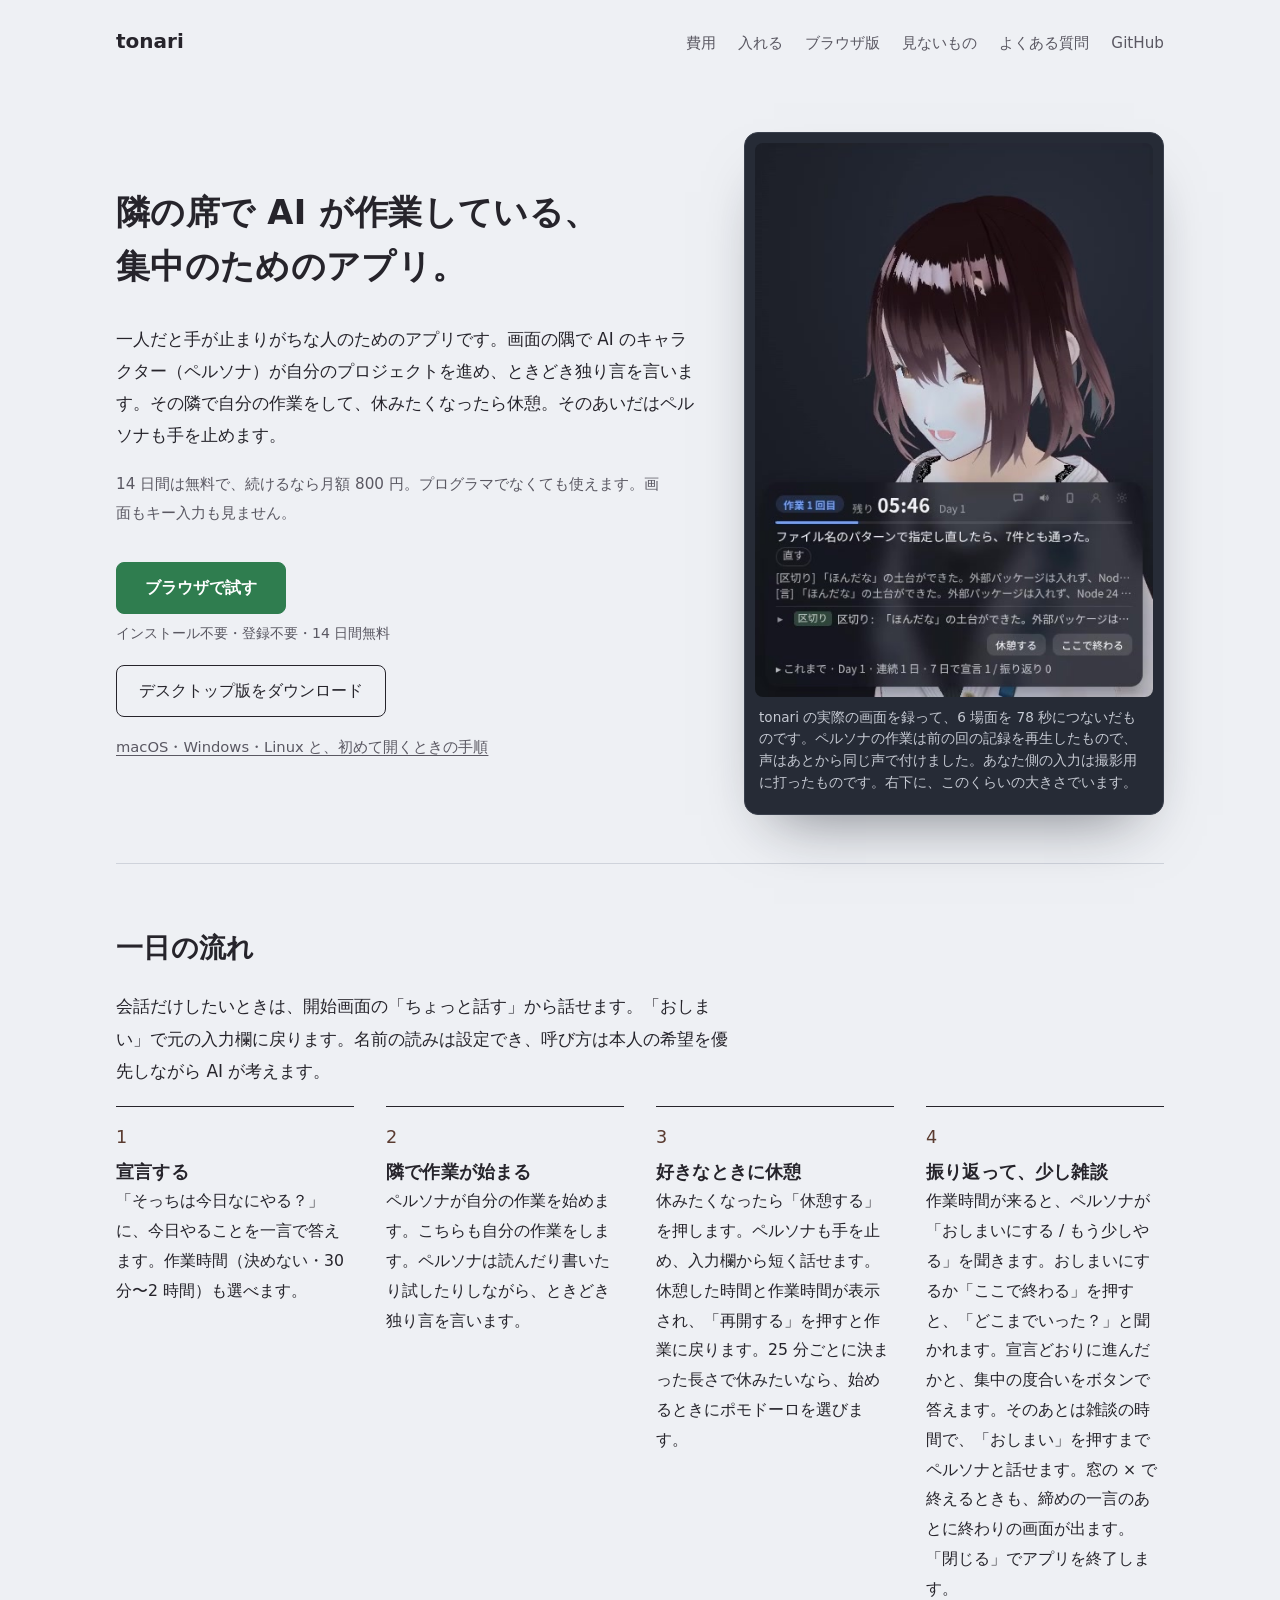
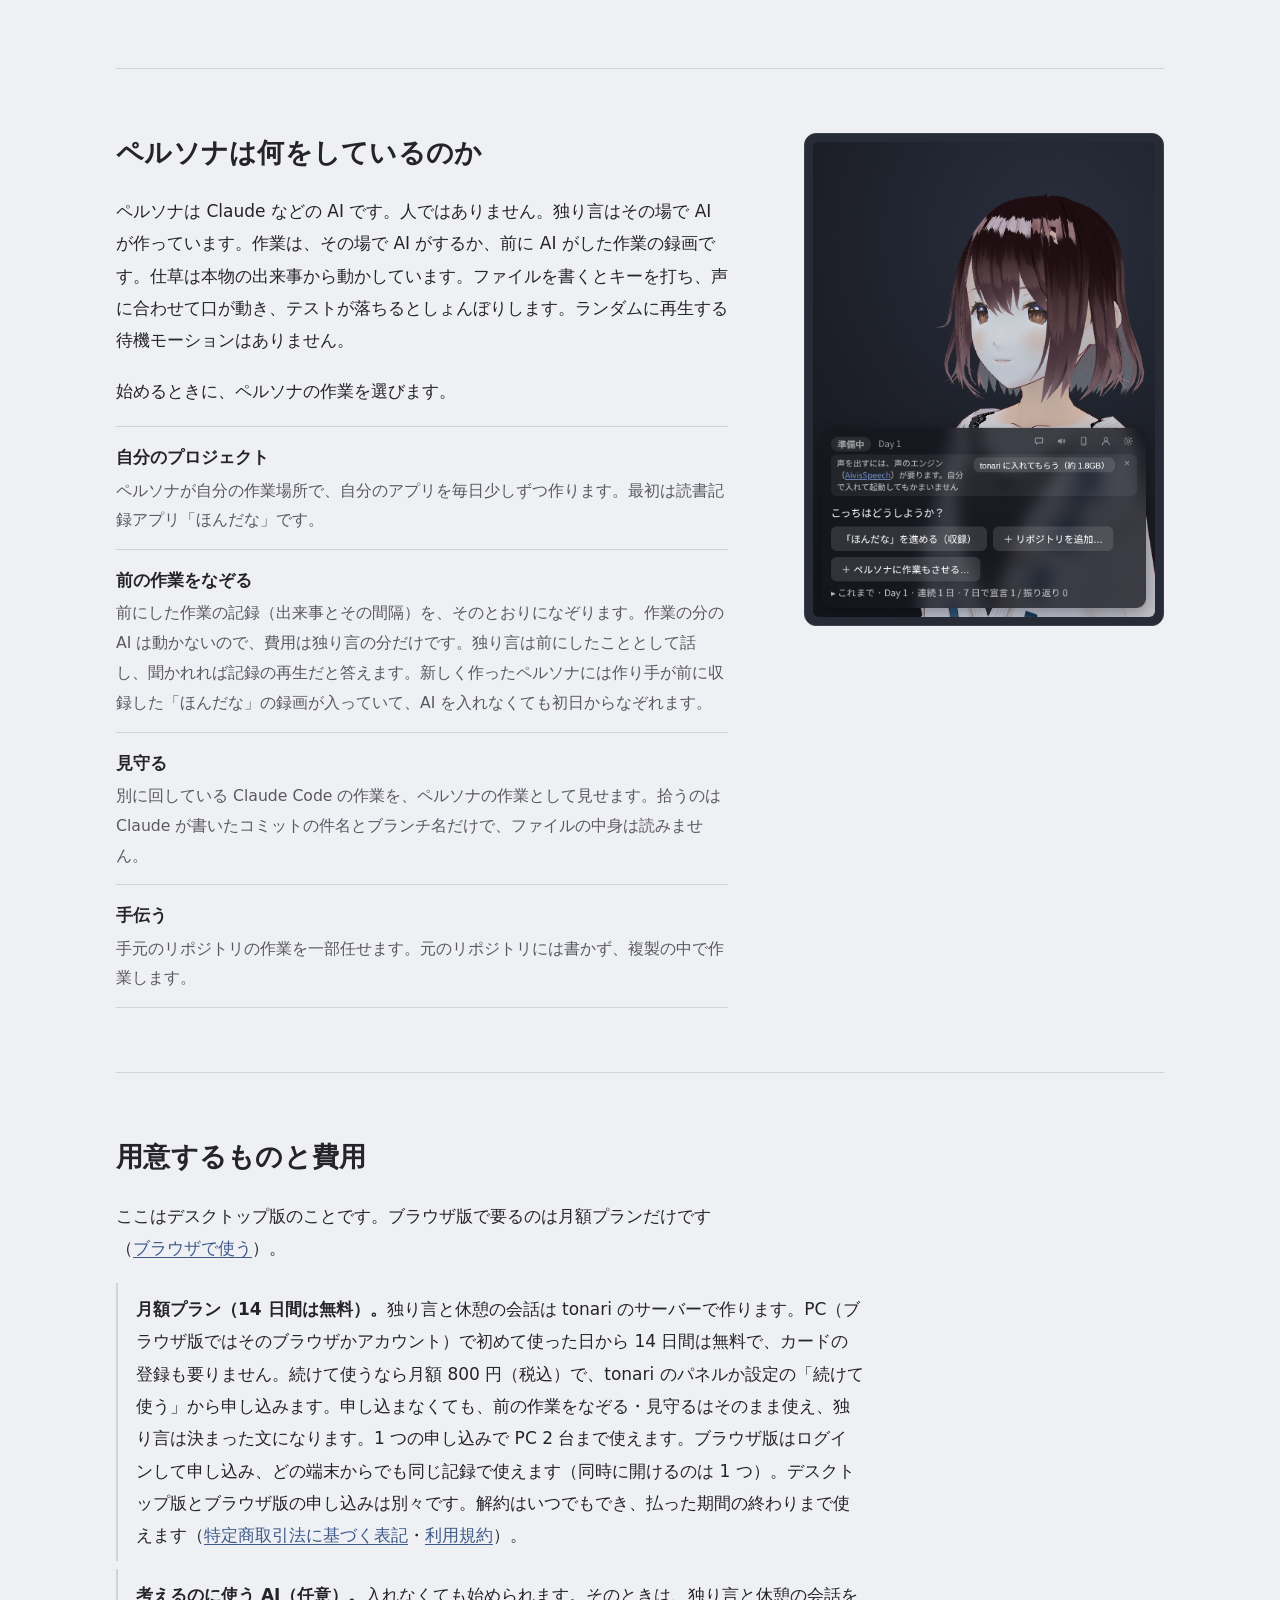
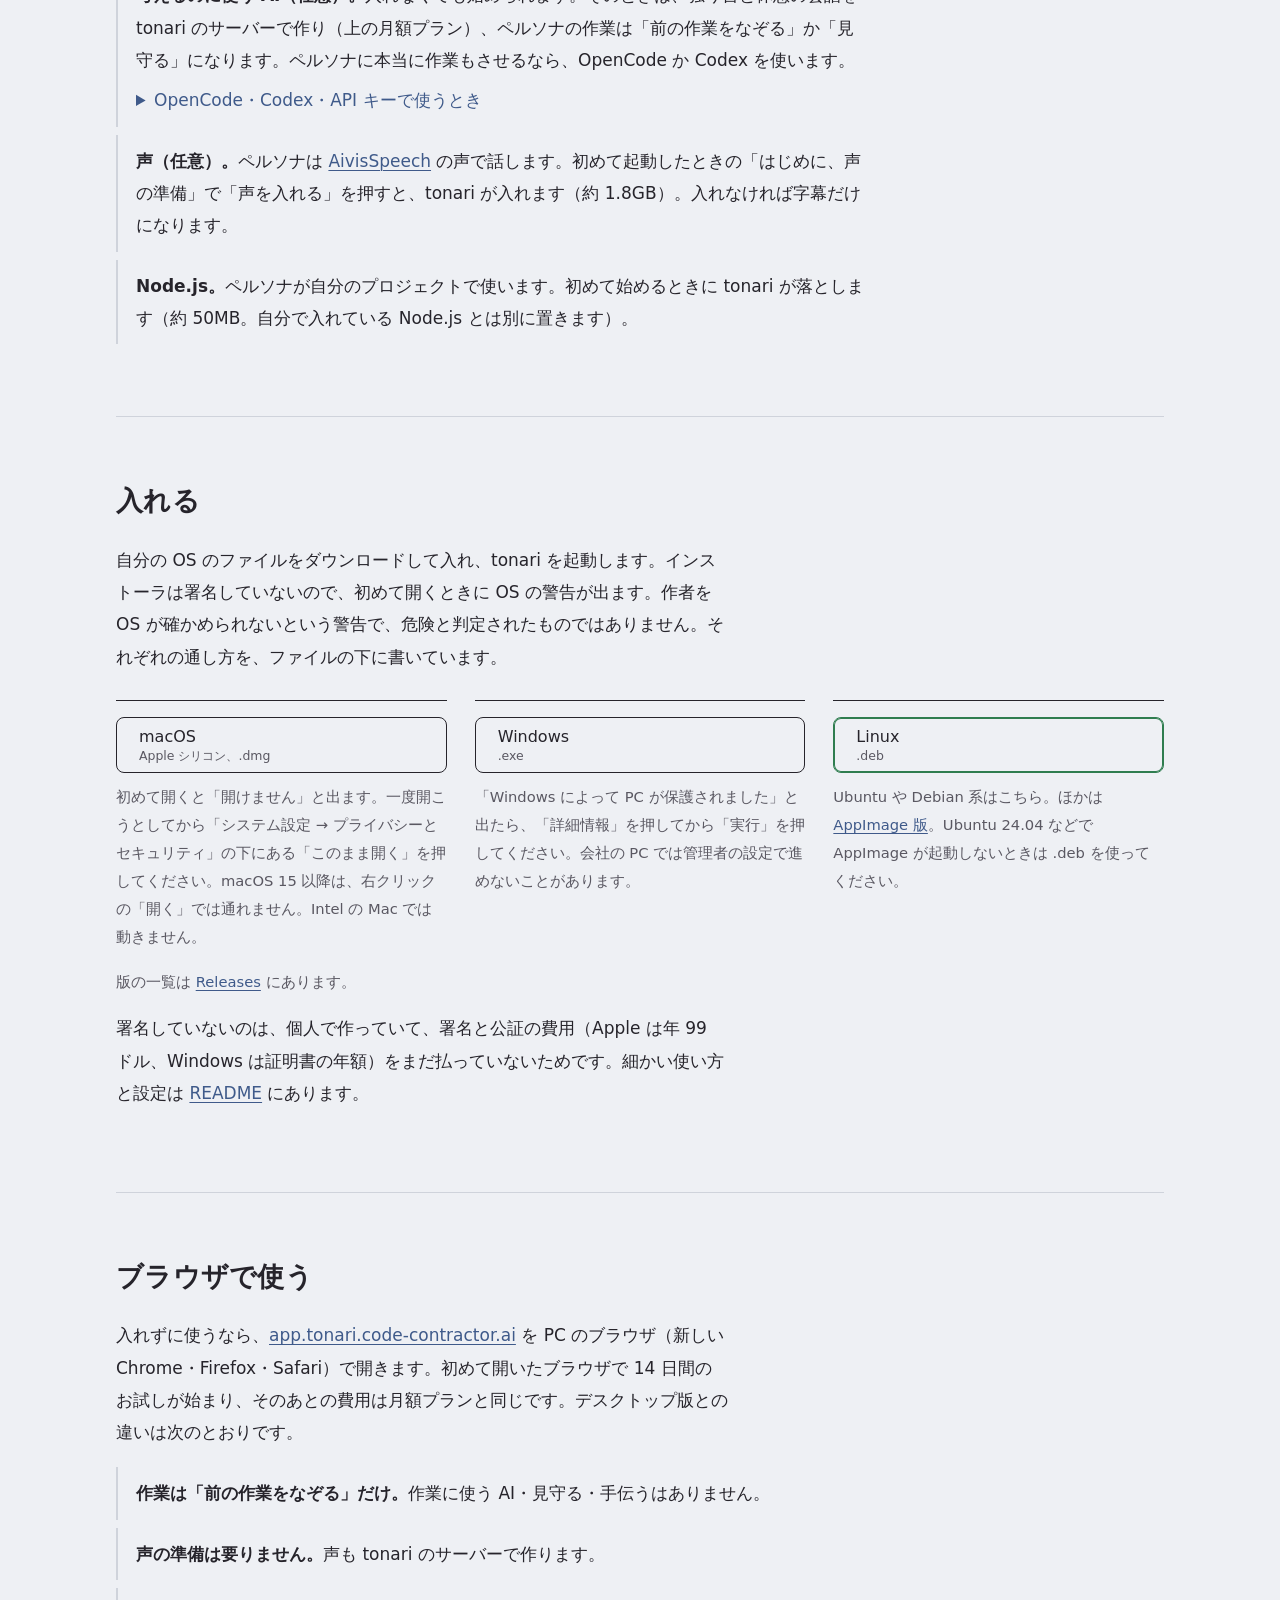
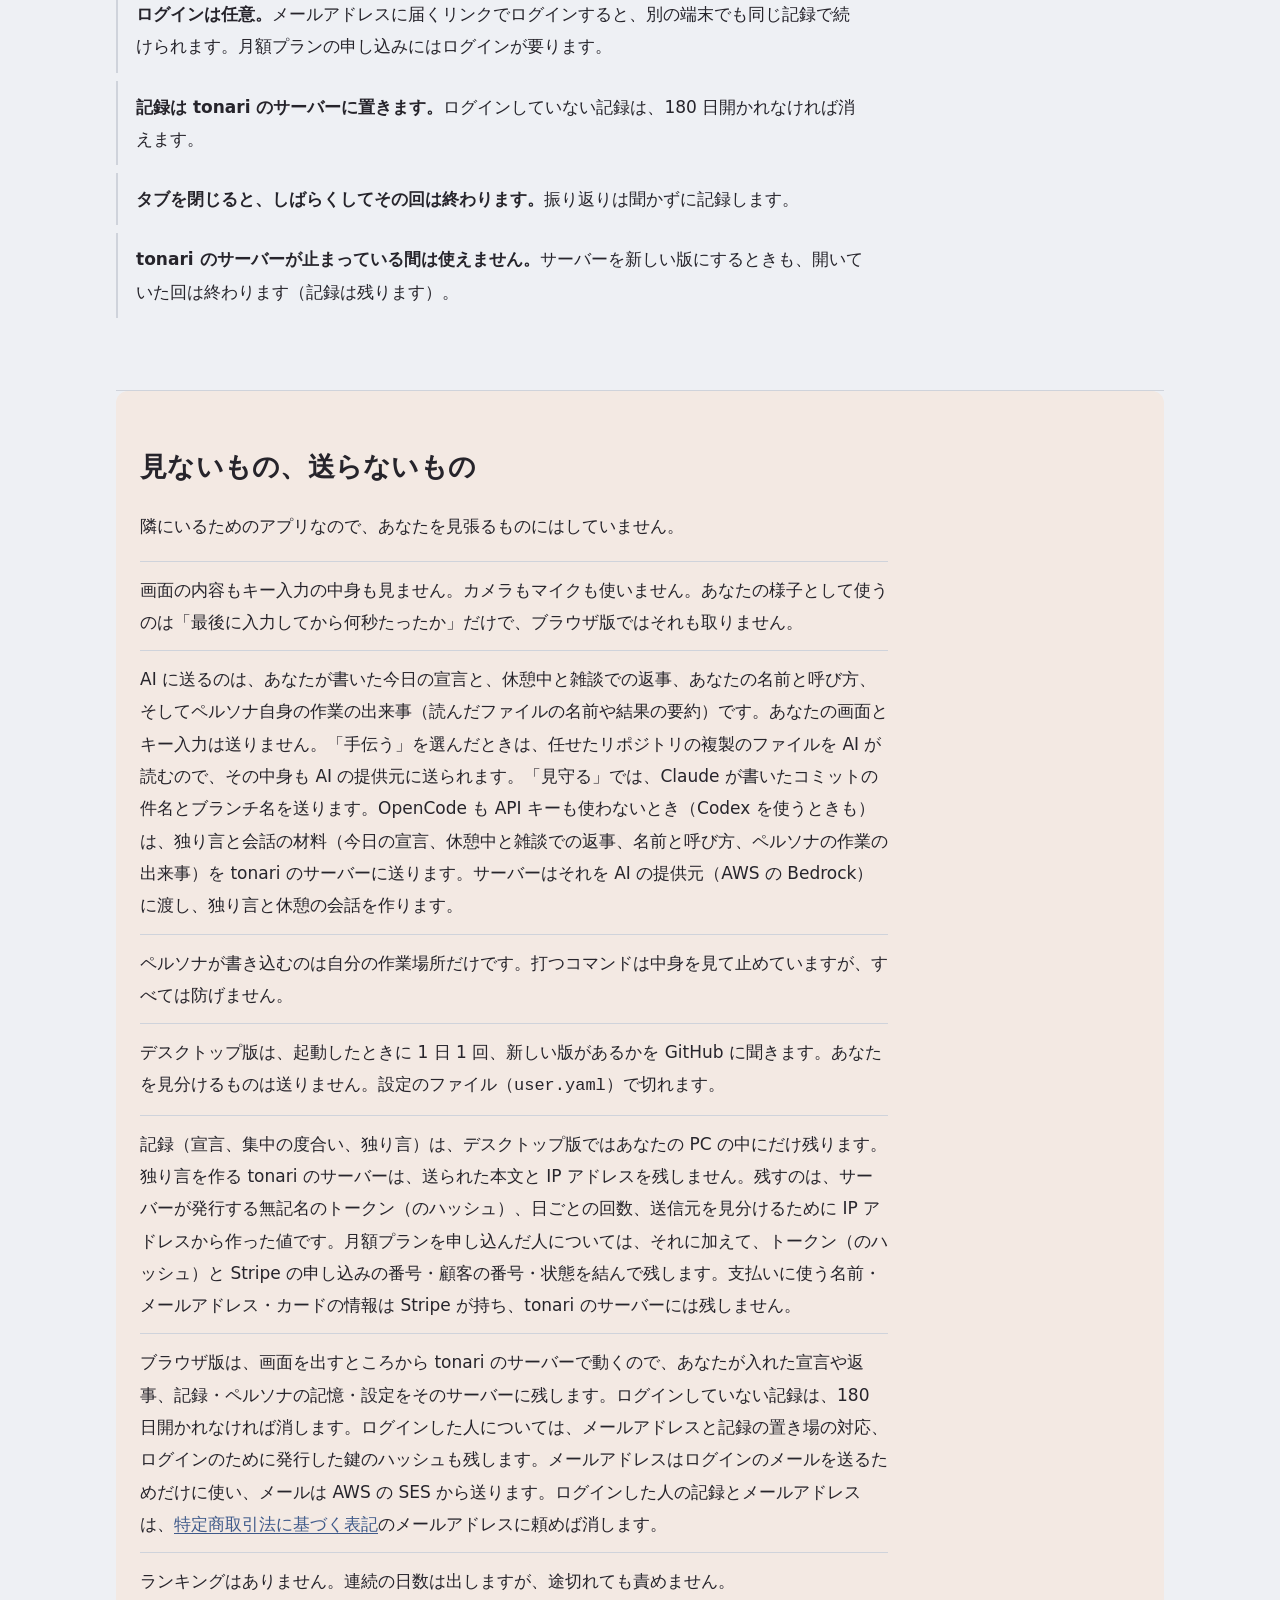
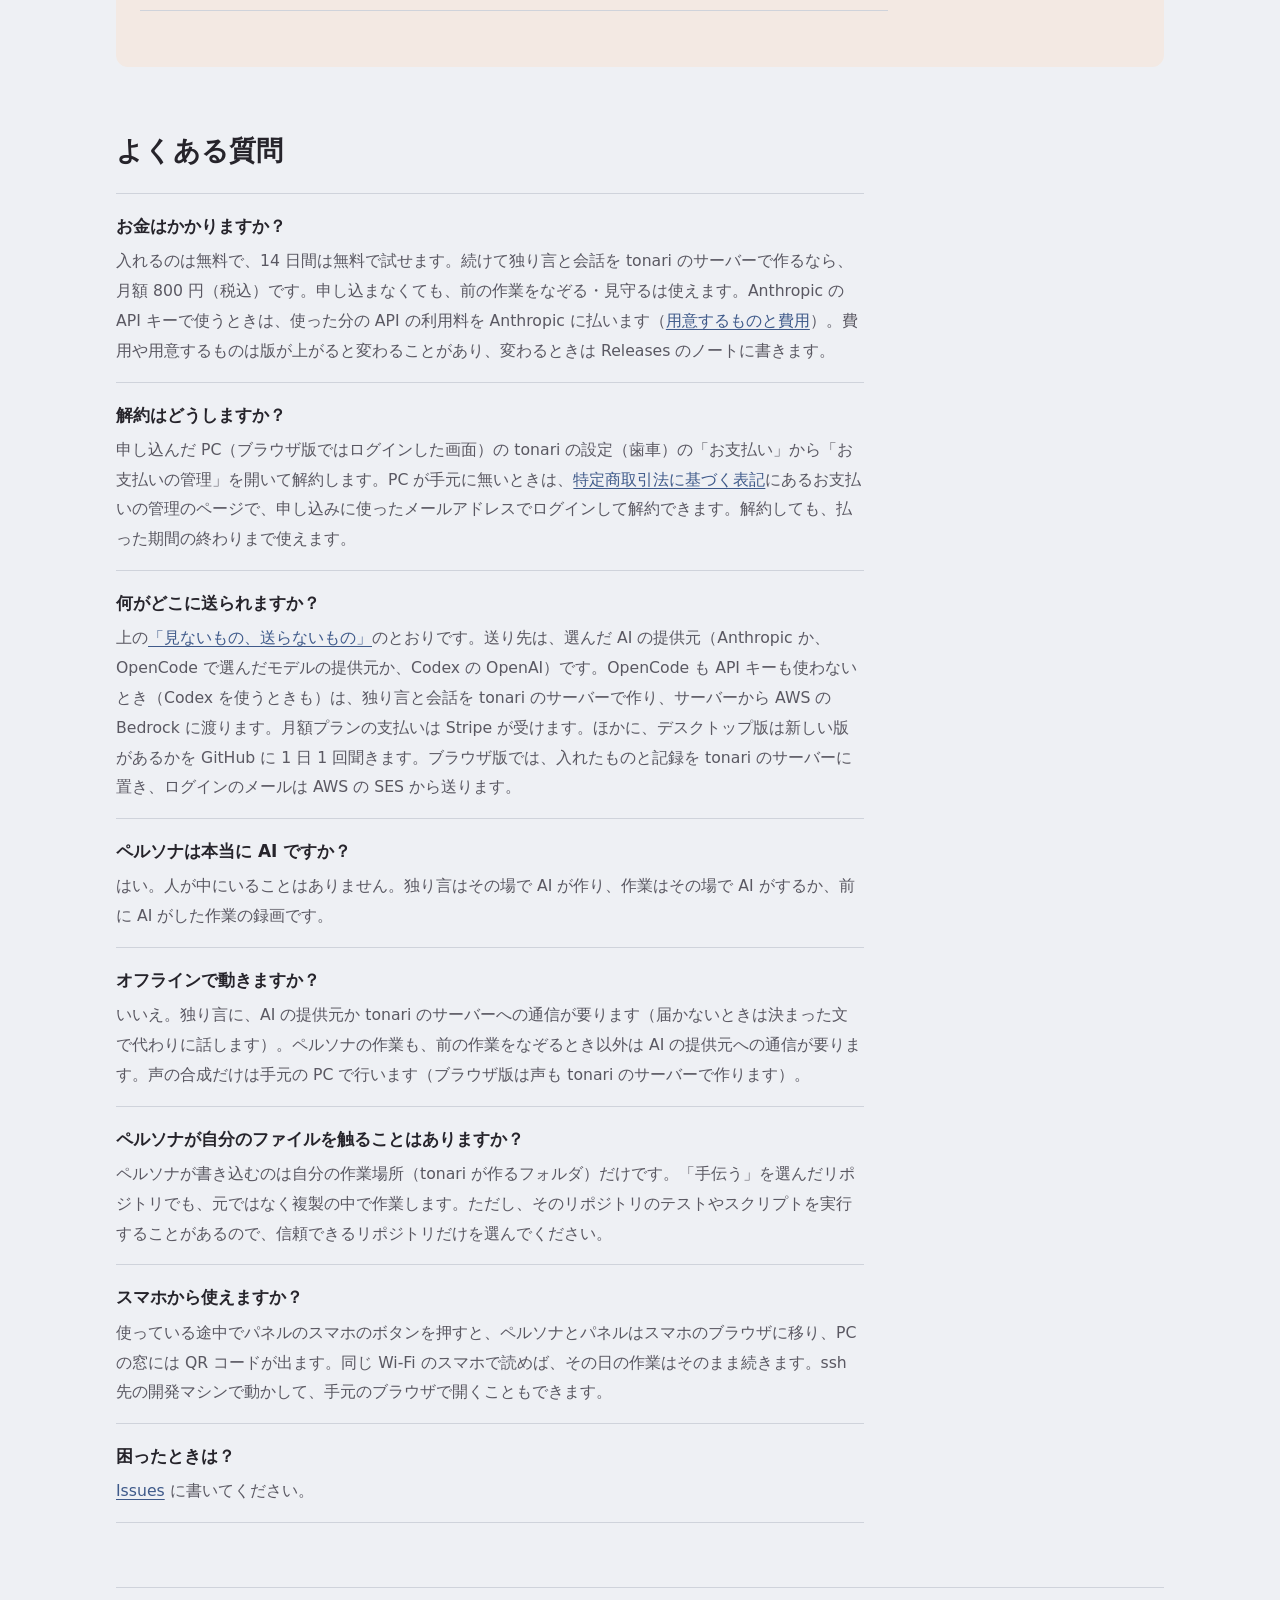
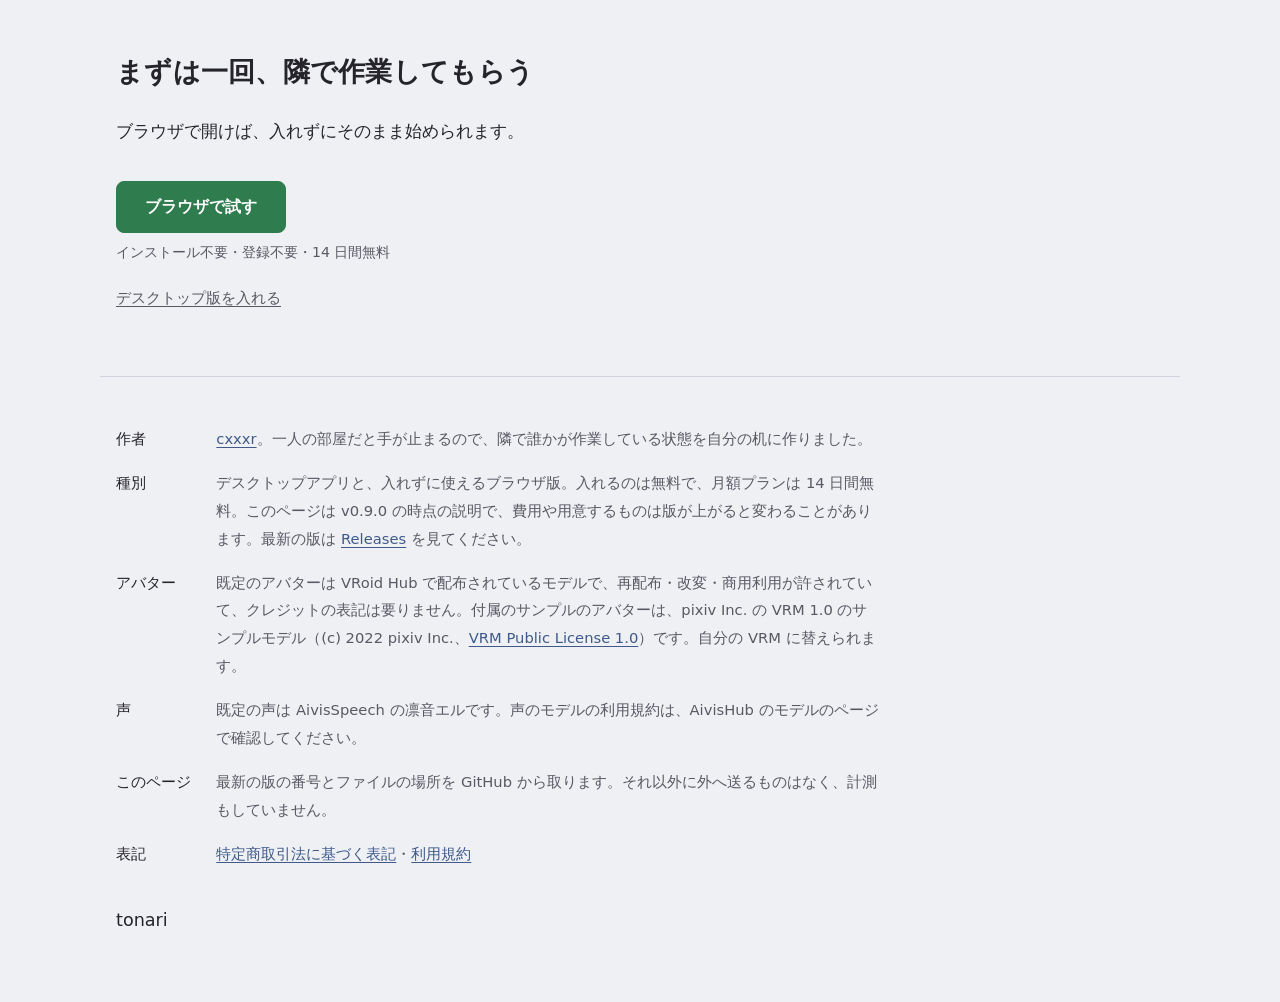
==== index.html @ dd67377a "最初のボタンを「ブラウザで試す」にし、ページの最後にも置く。最初の画面の文と「用意するもの」の細部を減らす Co-Authored-By: Claude Opus 5.5 <noreply@anthr" ====
<!doctype html>
<html lang="ja">
<head>
<meta charset="utf-8">
<meta name="viewport" content="width=device-width, initial-scale=1">
<title>tonari - 隣の席で AI が作業する集中アプリ</title>
<meta name="description" content="隣の席で AI が作業している、集中のためのデスクトップアプリ。画面の隅でペルソナが自分の作業をし、休憩はあなたのタイミングで取れます。入れずにブラウザでも試せます。14 日間無料、その後は月額 800 円。macOS・Windows・Linux。画面もキー入力も見ません。">
<meta property="og:title" content="tonari">
<meta property="og:site_name" content="tonari">
<meta property="og:locale" content="ja_JP">
<meta property="og:description" content="隣の席で AI が作業している、集中のためのデスクトップアプリ。macOS・Windows・Linux と、入れずに使えるブラウザ版。画面もキー入力も見ません。">
<meta property="og:type" content="website">
<meta property="og:image" content="https://cxxxr.github.io/tonari-site/images/og.png">
<meta property="og:image:width" content="1200">
<meta property="og:image:height" content="630">
<meta property="og:image:alt" content="tonari の画面。画面の隅にペルソナがいて、パネルに残り時間と入力欄が出ている">
<meta property="og:url" content="https://cxxxr.github.io/tonari-site/">
<meta name="twitter:card" content="summary_large_image">
<link rel="icon" href="favicon.svg" type="image/svg+xml">
<link rel="stylesheet" href="style.css">
</head>
<body>

<header class="top">
  <a class="brand" href="#">tonari</a>
  <nav class="topnav" aria-label="ページ内">
    <a href="#needs">費用</a>
    <a href="#install">入れる</a>
    <a href="#web">ブラウザ版</a>
    <a href="#privacy">見ないもの</a>
    <a href="#faq">よくある質問</a>
    <a href="https://github.com/cxxxr/tonari-releases">GitHub</a>
  </nav>
</header>

<main>

<section class="hero" aria-labelledby="hero-title">
  <div class="hero-text">
    <h1 id="hero-title"><span class="nw">隣の席で AI が作業している、</span><br><span class="nw">集中のための</span><span class="nw">アプリ。</span></h1>
    <p class="lead">一人だと手が止まりがちな人のためのアプリです。画面の隅で AI のキャラクター（ペルソナ）が自分のプロジェクトを進め、ときどき独り言を言います。その隣で自分の作業をして、休みたくなったら休憩。そのあいだはペルソナも手を止めます。</p>
    <p class="facts">14 日間は無料で、続けるなら月額 800 円。プログラマでなくても使えます。画面もキー入力も見ません。</p>
    <div class="dl" id="dl">
      <div class="dl-group dl-web" id="dl-web">
        <a class="btn btn-primary" href="https://app.tonari.code-contractor.ai/">ブラウザで試す</a>
        <p class="dl-sub">インストール不要・登録不要・14 日間無料</p>
      </div>
      <div class="dl-group">
        <a class="btn" id="dl-main" href="#install">デスクトップ版をダウンロード</a>
        <a class="dl-note" id="dl-note" href="#install">macOS・Windows・Linux と、初めて開くときの手順</a>
      </div>
    </div>
  </div>
  <figure class="hero-shot">
    <video id="hero-video" width="460" height="640" autoplay muted loop playsinline preload="metadata" poster="video/story-poster.jpg" aria-label="tonari の一日の録画（78 秒）。宣言、作業の始まり、テストが落ちて悩む、通って喜ぶ、25 分後の声かけ、休憩中の短い会話">
      <source src="video/story.mp4" type="video/mp4">
      <img src="images/screenshot.png" width="460" height="640" alt="ポモドーロの休憩中の tonari。ペルソナが画面の隅にいて、パネルに休憩の残り時間とペルソナに話しかける入力欄が出ている">
    </video>
    <figcaption>
      <span>tonari の実際の画面を録って、6 場面を 78 秒につないだものです。ペルソナの作業は前の回の記録を再生したもので、声はあとから同じ声で付けました。あなた側の入力は撮影用に打ったものです。右下に、このくらいの大きさでいます。</span>
      <span class="video-buttons"><button type="button" class="vbtn" id="unmute">声を聞く</button><button type="button" class="vbtn" id="pause" aria-pressed="false">止める</button></span>
    </figcaption>
  </figure>
</section>

<section class="flow" aria-labelledby="flow-title">
  <h2 id="flow-title">一日の流れ</h2>
  <p>会話だけしたいときは、開始画面の「ちょっと話す」から話せます。「おしまい」で元の入力欄に戻ります。名前の読みは設定でき、呼び方は本人の希望を優先しながら AI が考えます。</p>
  <ol class="steps">
    <li>
      <h3>宣言する</h3>
      <p>「そっちは今日なにやる？」に、今日やることを一言で答えます。作業時間（決めない・30 分〜2 時間）も選べます。</p>
    </li>
    <li>
      <h3>隣で作業が始まる</h3>
      <p>ペルソナが自分の作業を始めます。こちらも自分の作業をします。ペルソナは読んだり書いたり試したりしながら、ときどき独り言を言います。</p>
    </li>
    <li>
      <h3>好きなときに休憩</h3>
      <p>休みたくなったら「休憩する」を押します。ペルソナも手を止め、入力欄から短く話せます。休憩した時間と作業時間が表示され、「再開する」を押すと作業に戻ります。25 分ごとに決まった長さで休みたいなら、始めるときにポモドーロを選びます。</p>
    </li>
    <li>
      <h3>振り返って、少し雑談</h3>
      <p>作業時間が来ると、ペルソナが「おしまいにする / もう少しやる」を聞きます。おしまいにするか「ここで終わる」を押すと、「どこまでいった？」と聞かれます。宣言どおりに進んだかと、集中の度合いをボタンで答えます。そのあとは雑談の時間で、「おしまい」を押すまでペルソナと話せます。窓の × で終えるときも、締めの一言のあとに終わりの画面が出ます。「閉じる」でアプリを終了します。</p>
    </li>
  </ol>
</section>

<section class="work" aria-labelledby="work-title">
  <div class="work-text">
    <h2 id="work-title">ペルソナは何をしているのか</h2>
    <p>ペルソナは Claude などの AI です。人ではありません。独り言はその場で AI が作っています。作業は、その場で AI がするか、前に AI がした作業の録画です。仕草は本物の出来事から動かしています。ファイルを書くとキーを打ち、声に合わせて口が動き、テストが落ちるとしょんぼりします。ランダムに再生する待機モーションはありません。</p>
    <p>始めるときに、ペルソナの作業を選びます。</p>
    <dl class="choices">
      <div>
        <dt>自分のプロジェクト</dt>
        <dd>ペルソナが自分の作業場所で、自分のアプリを毎日少しずつ作ります。最初は読書記録アプリ「ほんだな」です。</dd>
      </div>
      <div>
        <dt>前の作業をなぞる</dt>
        <dd>前にした作業の記録（出来事とその間隔）を、そのとおりになぞります。作業の分の AI は動かないので、費用は独り言の分だけです。独り言は前にしたこととして話し、聞かれれば記録の再生だと答えます。新しく作ったペルソナには作り手が前に収録した「ほんだな」の録画が入っていて、AI を入れなくても初日からなぞれます。</dd>
      </div>
      <div>
        <dt>見守る</dt>
        <dd>別に回している Claude Code の作業を、ペルソナの作業として見せます。拾うのは Claude が書いたコミットの件名とブランチ名だけで、ファイルの中身は読みません。</dd>
      </div>
      <div>
        <dt>手伝う</dt>
        <dd>手元のリポジトリの作業を一部任せます。元のリポジトリには書かず、複製の中で作業します。</dd>
      </div>
    </dl>
  </div>
  <figure class="work-shot">
    <img src="images/choose-work.png" width="460" height="640" alt="作業を選ぶ画面。ペルソナが「こっちはどうしようか？」と聞き、「前の作業をなぞる」「＋ リポジトリを追加…」「＋ ペルソナに作業もさせる…」のボタンが並ぶ" loading="lazy">
  </figure>
</section>

<section class="needs-section" id="needs" aria-labelledby="needs-title">
  <h2 id="needs-title">用意するものと費用</h2>
  <p>ここはデスクトップ版のことです。ブラウザ版で要るのは月額プランだけです（<a href="#web">ブラウザで使う</a>）。</p>
  <ul class="needs">
    <li><strong>月額プラン（14 日間は無料）。</strong>独り言と休憩の会話は tonari のサーバーで作ります。PC（ブラウザ版ではそのブラウザかアカウント）で初めて使った日から 14 日間は無料で、カードの登録も要りません。続けて使うなら月額 800 円（税込）で、tonari のパネルか設定の「続けて使う」から申し込みます。申し込まなくても、前の作業をなぞる・見守るはそのまま使え、独り言は決まった文になります。1 つの申し込みで PC 2 台まで使えます。ブラウザ版はログインして申し込み、どの端末からでも同じ記録で使えます（同時に開けるのは 1 つ）。デスクトップ版とブラウザ版の申し込みは別々です。解約はいつでもでき、払った期間の終わりまで使えます（<a href="tokushoho.html">特定商取引法に基づく表記</a>・<a href="terms.html">利用規約</a>）。</li>
    <li><strong>考えるのに使う AI（任意）。</strong>入れなくても始められます。そのときは、独り言と休憩の会話を tonari のサーバーで作り（上の月額プラン）、ペルソナの作業は「前の作業をなぞる」か「見守る」になります。ペルソナに本当に作業もさせるなら、OpenCode か Codex を使います。
      <details>
      <summary>OpenCode・Codex・API キーで使うとき</summary>
      <p>作業の選択の「＋ ペルソナに作業もさせる…」から、どちらかを選びます。</p>
      <ul class="needs-sub">
        <li><strong>OpenCode。</strong>設定（歯車）の「作業に使う AI」で「tonari に入れてもらう」を押すと、tonari が <a href="https://opencode.ai/">OpenCode</a> を入れます（約 60MB）。無料のモデルがあります。無料のモデルは期間限定で、送った内容が提供元の学習に使われるものがあります。</li>
        <li><strong>Codex。</strong><a href="https://developers.openai.com/codex/cli/">Codex CLI</a> を入れて <code>codex login</code> してから tonari を起動し直し、「作業に使う AI」で選びます。使うのはその Codex の利用枠か API の費用です。独り言と休憩の会話は、そのときも tonari のサーバー（上の月額プラン）で作ります。</li>
      </ul>
      独り言と休憩の会話を Anthropic の API キーで作ることもできます。使った分の API の利用料を Anthropic に払います（目安は 2026 年 10 月の作者の手元の例で、25 分の作業で数円）。設定の手順は <a href="https://github.com/cxxxr/tonari-releases#readme">README</a> にあります。
      </details>
    </li>
    <li><strong>声（任意）。</strong>ペルソナは <a href="https://aivis-project.com/">AivisSpeech</a> の声で話します。初めて起動したときの「はじめに、声の準備」で「声を入れる」を押すと、tonari が入れます（約 1.8GB）。入れなければ字幕だけになります。</li>
    <li><strong>Node.js。</strong>ペルソナが自分のプロジェクトで使います。初めて始めるときに tonari が落とします（約 50MB。自分で入れている Node.js とは別に置きます）。</li>
  </ul>
</section>

<section class="install" id="install" aria-labelledby="install-title">
  <h2 id="install-title">入れる</h2>
  <p>自分の OS のファイルをダウンロードして入れ、tonari を起動します。インストーラは署名していないので、初めて開くときに OS の警告が出ます。作者を OS が確かめられないという警告で、危険と判定されたものではありません。それぞれの通し方を、ファイルの下に書いています。</p>
  <ul class="os" id="os">
    <li>
      <a class="btn" data-os="mac" href="https://github.com/cxxxr/tonari-releases/releases/latest">macOS<small>Apple シリコン、.dmg</small></a>
      <p class="os-how">初めて開くと「開けません」と出ます。一度開こうとしてから「システム設定 → プライバシーとセキュリティ」の下にある「このまま開く」を押してください。macOS 15 以降は、右クリックの「開く」では通れません。Intel の Mac では動きません。</p>
    </li>
    <li>
      <a class="btn" data-os="win" href="https://github.com/cxxxr/tonari-releases/releases/latest">Windows<small>.exe</small></a>
      <p class="os-how">「Windows によって PC が保護されました」と出たら、「詳細情報」を押してから「実行」を押してください。会社の PC では管理者の設定で進めないことがあります。</p>
    </li>
    <li>
      <a class="btn" data-os="deb" href="https://github.com/cxxxr/tonari-releases/releases/latest">Linux<small>.deb</small></a>
      <p class="os-how">Ubuntu や Debian 系はこちら。ほかは <a id="dl-appimage" href="https://github.com/cxxxr/tonari-releases/releases/latest">AppImage 版</a>。Ubuntu 24.04 などで AppImage が起動しないときは .deb を使ってください。</p>
    </li>
  </ul>
  <p class="version" id="version">版の一覧は <a href="https://github.com/cxxxr/tonari-releases/releases">Releases</a> にあります。</p>
  <p>署名していないのは、個人で作っていて、署名と公証の費用（Apple は年 99 ドル、Windows は証明書の年額）をまだ払っていないためです。細かい使い方と設定は <a href="https://github.com/cxxxr/tonari-releases#readme">README</a> にあります。</p>
</section>

<section class="web" id="web" aria-labelledby="web-title">
  <h2 id="web-title">ブラウザで使う</h2>
  <p>入れずに使うなら、<a href="https://app.tonari.code-contractor.ai/">app.tonari.code-contractor.ai</a> を PC のブラウザ（新しい Chrome・Firefox・Safari）で開きます。初めて開いたブラウザで 14 日間のお試しが始まり、そのあとの費用は月額プランと同じです。デスクトップ版との違いは次のとおりです。</p>
  <ul class="needs">
    <li><strong>作業は「前の作業をなぞる」だけ。</strong>作業に使う AI・見守る・手伝うはありません。</li>
    <li><strong>声の準備は要りません。</strong>声も tonari のサーバーで作ります。</li>
    <li><strong>ログインは任意。</strong>メールアドレスに届くリンクでログインすると、別の端末でも同じ記録で続けられます。月額プランの申し込みにはログインが要ります。</li>
    <li><strong>記録は tonari のサーバーに置きます。</strong>ログインしていない記録は、180 日開かれなければ消えます。</li>
    <li><strong>タブを閉じると、しばらくしてその回は終わります。</strong>振り返りは聞かずに記録します。</li>
    <li><strong>tonari のサーバーが止まっている間は使えません。</strong>サーバーを新しい版にするときも、開いていた回は終わります（記録は残ります）。</li>
  </ul>
</section>

<section class="privacy" id="privacy" aria-labelledby="privacy-title">
  <h2 id="privacy-title">見ないもの、送らないもの</h2>
  <p>隣にいるためのアプリなので、あなたを見張るものにはしていません。</p>
  <ul class="rules">
    <li>画面の内容もキー入力の中身も見ません。カメラもマイクも使いません。あなたの様子として使うのは「最後に入力してから何秒たったか」だけで、ブラウザ版ではそれも取りません。</li>
    <li>AI に送るのは、あなたが書いた今日の宣言と、休憩中と雑談での返事、あなたの名前と呼び方、そしてペルソナ自身の作業の出来事（読んだファイルの名前や結果の要約）です。あなたの画面とキー入力は送りません。「手伝う」を選んだときは、任せたリポジトリの複製のファイルを AI が読むので、その中身も AI の提供元に送られます。「見守る」では、Claude が書いたコミットの件名とブランチ名を送ります。OpenCode も API キーも使わないとき（Codex を使うときも）は、独り言と会話の材料（今日の宣言、休憩中と雑談での返事、名前と呼び方、ペルソナの作業の出来事）を tonari のサーバーに送ります。サーバーはそれを AI の提供元（AWS の Bedrock）に渡し、独り言と休憩の会話を作ります。</li>
    <li>ペルソナが書き込むのは自分の作業場所だけです。打つコマンドは中身を見て止めていますが、すべては防げません。</li>
    <li>デスクトップ版は、起動したときに 1 日 1 回、新しい版があるかを GitHub に聞きます。あなたを見分けるものは送りません。設定のファイル（<code>user.yaml</code>）で切れます。</li>
    <li>記録（宣言、集中の度合い、独り言）は、デスクトップ版ではあなたの PC の中にだけ残ります。独り言を作る tonari のサーバーは、送られた本文と IP アドレスを残しません。残すのは、サーバーが発行する無記名のトークン（のハッシュ）、日ごとの回数、送信元を見分けるために IP アドレスから作った値です。月額プランを申し込んだ人については、それに加えて、トークン（のハッシュ）と Stripe の申し込みの番号・顧客の番号・状態を結んで残します。支払いに使う名前・メールアドレス・カードの情報は Stripe が持ち、tonari のサーバーには残しません。</li>
    <li>ブラウザ版は、画面を出すところから tonari のサーバーで動くので、あなたが入れた宣言や返事、記録・ペルソナの記憶・設定をそのサーバーに残します。ログインしていない記録は、180 日開かれなければ消します。ログインした人については、メールアドレスと記録の置き場の対応、ログインのために発行した鍵のハッシュも残します。メールアドレスはログインのメールを送るためだけに使い、メールは AWS の SES から送ります。ログインした人の記録とメールアドレスは、<a href="tokushoho.html">特定商取引法に基づく表記</a>のメールアドレスに頼めば消します。</li>
    <li>ランキングはありません。連続の日数は出しますが、途切れても責めません。</li>
  </ul>
</section>

<section class="faq" id="faq" aria-labelledby="faq-title">
  <h2 id="faq-title">よくある質問</h2>
  <dl class="qa">
    <div>
      <dt>お金はかかりますか？</dt>
      <dd>入れるのは無料で、14 日間は無料で試せます。続けて独り言と会話を tonari のサーバーで作るなら、月額 800 円（税込）です。申し込まなくても、前の作業をなぞる・見守るは使えます。Anthropic の API キーで使うときは、使った分の API の利用料を Anthropic に払います（<a href="#needs">用意するものと費用</a>）。費用や用意するものは版が上がると変わることがあり、変わるときは Releases のノートに書きます。</dd>
    </div>
    <div>
      <dt>解約はどうしますか？</dt>
      <dd>申し込んだ PC（ブラウザ版ではログインした画面）の tonari の設定（歯車）の「お支払い」から「お支払いの管理」を開いて解約します。PC が手元に無いときは、<a href="tokushoho.html">特定商取引法に基づく表記</a>にあるお支払いの管理のページで、申し込みに使ったメールアドレスでログインして解約できます。解約しても、払った期間の終わりまで使えます。</dd>
    </div>
    <div>
      <dt>何がどこに送られますか？</dt>
      <dd>上の<a href="#privacy">「見ないもの、送らないもの」</a>のとおりです。送り先は、選んだ AI の提供元（Anthropic か、OpenCode で選んだモデルの提供元か、Codex の OpenAI）です。OpenCode も API キーも使わないとき（Codex を使うときも）は、独り言と会話を tonari のサーバーで作り、サーバーから AWS の Bedrock に渡ります。月額プランの支払いは Stripe が受けます。ほかに、デスクトップ版は新しい版があるかを GitHub に 1 日 1 回聞きます。ブラウザ版では、入れたものと記録を tonari のサーバーに置き、ログインのメールは AWS の SES から送ります。</dd>
    </div>
    <div>
      <dt>ペルソナは本当に AI ですか？</dt>
      <dd>はい。人が中にいることはありません。独り言はその場で AI が作り、作業はその場で AI がするか、前に AI がした作業の録画です。</dd>
    </div>
    <div>
      <dt>オフラインで動きますか？</dt>
      <dd>いいえ。独り言に、AI の提供元か tonari のサーバーへの通信が要ります（届かないときは決まった文で代わりに話します）。ペルソナの作業も、前の作業をなぞるとき以外は AI の提供元への通信が要ります。声の合成だけは手元の PC で行います（ブラウザ版は声も tonari のサーバーで作ります）。</dd>
    </div>
    <div>
      <dt>ペルソナが自分のファイルを触ることはありますか？</dt>
      <dd>ペルソナが書き込むのは自分の作業場所（tonari が作るフォルダ）だけです。「手伝う」を選んだリポジトリでも、元ではなく複製の中で作業します。ただし、そのリポジトリのテストやスクリプトを実行することがあるので、信頼できるリポジトリだけを選んでください。</dd>
    </div>
    <div>
      <dt>スマホから使えますか？</dt>
      <dd>使っている途中でパネルのスマホのボタンを押すと、ペルソナとパネルはスマホのブラウザに移り、PC の窓には QR コードが出ます。同じ Wi-Fi のスマホで読めば、その日の作業はそのまま続きます。ssh 先の開発マシンで動かして、手元のブラウザで開くこともできます。</dd>
    </div>
    <div>
      <dt>困ったときは？</dt>
      <dd><a href="https://github.com/cxxxr/tonari-releases/issues">Issues</a> に書いてください。</dd>
    </div>
  </dl>
</section>

<section class="closing" id="closing" aria-labelledby="closing-title">
  <h2 id="closing-title">まずは一回、隣で作業してもらう</h2>
  <p>ブラウザで開けば、入れずにそのまま始められます。</p>
  <div class="dl">
    <div class="dl-group dl-web">
      <a class="btn btn-primary" href="https://app.tonari.code-contractor.ai/">ブラウザで試す</a>
      <p class="dl-sub">インストール不要・登録不要・14 日間無料</p>
    </div>
    <a class="dl-note" href="#install">デスクトップ版を入れる</a>
  </div>
</section>

</main>

<footer class="foot">
  <dl class="meta">
    <div><dt>作者</dt><dd><a href="https://github.com/cxxxr">cxxxr</a>。一人の部屋だと手が止まるので、隣で誰かが作業している状態を自分の机に作りました。</dd></div>
    <div><dt>種別</dt><dd>デスクトップアプリと、入れずに使えるブラウザ版。入れるのは無料で、月額プランは 14 日間無料。このページは v0.9.0 の時点の説明で、費用や用意するものは版が上がると変わることがあります。<span id="meta-version">最新の版は <a href="https://github.com/cxxxr/tonari-releases/releases/latest">Releases</a> を見てください。</span></dd></div>
    <div><dt>アバター</dt><dd>既定のアバターは VRoid Hub で配布されているモデルで、再配布・改変・商用利用が許されていて、クレジットの表記は要りません。付属のサンプルのアバターは、pixiv Inc. の VRM 1.0 のサンプルモデル（(c) 2022 pixiv Inc.、<a href="https://vrm.dev/licenses/1.0/">VRM Public License 1.0</a>）です。自分の VRM に替えられます。</dd></div>
    <div><dt>声</dt><dd>既定の声は AivisSpeech の凛音エルです。声のモデルの利用規約は、AivisHub のモデルのページで確認してください。</dd></div>
    <div><dt>このページ</dt><dd>最新の版の番号とファイルの場所を GitHub から取ります。それ以外に外へ送るものはなく、計測もしていません。</dd></div>
    <div><dt>表記</dt><dd><a href="tokushoho.html">特定商取引法に基づく表記</a>・<a href="terms.html">利用規約</a></dd></div>
  </dl>
  <p class="foot-brand">tonari</p>
</footer>

<script src="site.js" defer></script>
</body>
</html>
---- style.css ----
/* 色はアプリの画面から: 部屋の濃い青灰、髪の茶、「休憩中」の緑、肌の淡い色 */
:root {
  --paper: #eef0f4;
  --paper-deep: #e3e6ec;
  --ink: #26242b;
  --ink-soft: #5a5862;
  --room: #262b36;
  --room-edge: #3a404d;
  --hair: #5a3b30;
  --moss: #2f7d4f;
  --moss-deep: #256640;
  --on-moss: #ffffff;
  --skin: #f3e9e3;
  --rule: #cfd3db;
  --link: #3f5a8a;
  --text: "Hiragino Sans", "Hiragino Kaku Gothic ProN", "Noto Sans JP", "Noto Sans CJK JP", "BIZ UDPGothic", "Yu Gothic UI", Meiryo, system-ui, sans-serif;
  --display: var(--text);
  --measure: 36em;
  color-scheme: light dark;
}
@media (prefers-color-scheme: dark) {
  :root:not([data-theme="light"]) {
    --paper: #1c1f26;
    --paper-deep: #22262f;
    --ink: #e9e7ec;
    --ink-soft: #a8a6b0;
    --room: #11141a;
    --room-edge: #2a2f3a;
    --hair: #c79a85;
    --moss: #4fa872;
    --moss-deep: #5fb982;
    --on-moss: #0f1a14;
    --skin: #2b2630;
    --rule: #353a45;
    --link: #93aee0;
  }
}

* { box-sizing: border-box; }
html { -webkit-text-size-adjust: 100%; }
body {
  margin: 0;
  background: var(--paper);
  color: var(--ink);
  font-family: var(--text);
  font-size: 17px;
  line-height: 1.9;
  font-feature-settings: "palt";
}
a { color: var(--link); text-decoration-thickness: 1px; text-underline-offset: 3px; }
a:focus-visible, .btn:focus-visible { outline: 3px solid var(--moss); outline-offset: 3px; }
img { max-width: 100%; height: auto; display: block; }
h1, h2, h3 { font-family: var(--display); font-weight: 700; margin: 0; letter-spacing: 0.01em; }
.nw { white-space: nowrap; }
h2, .doc h1 { font-size: 1.7rem; line-height: 1.5; margin-bottom: 0.8em; }
h3 { font-size: 1.1rem; line-height: 1.6; }
p { margin: 0 0 1.1em; max-width: var(--measure); }
ul, ol, dl { margin: 0; padding: 0; }
strong { font-weight: 700; }
small { font-size: 0.78em; }

/* 上の帯 */
.top {
  display: flex; align-items: baseline; justify-content: space-between;
  padding: 22px 16px 0;
  max-width: 1080px; margin: 0 auto;
}
.brand { font-family: var(--display); font-weight: 700; font-size: 1.25rem; color: var(--ink); text-decoration: none; }
.topnav { display: flex; gap: 22px; font-size: 0.95rem; }
.topnav a { color: var(--ink-soft); text-decoration: none; white-space: nowrap; }
.topnav a:hover { color: var(--ink); text-decoration: underline; }

main { max-width: 1080px; margin: 0 auto; padding: 0 16px; }
section { padding: 64px 0; border-bottom: 1px solid var(--rule); }
section:last-of-type { border-bottom: 0; }

/* ヒーロー: 右下にアプリの窓を、画面での位置どおりに置く */
.hero {
  display: grid;
  grid-template-columns: minmax(0, 1fr) minmax(0, 420px);
  gap: 40px;
  align-items: center;
  padding-top: 72px;
  padding-bottom: 48px;
}
/* 見出しは説明の文。大きな明朝だと詩に見えるので、ゴシックで控えめに */
.hero h1 {
  font-family: var(--text);
  font-weight: 700;
  font-size: clamp(1.5rem, 2.8vw, 2.1rem);
  line-height: 1.6;
  margin-bottom: 0.9em;
  color: var(--ink);
}
.lead { font-size: 1.05rem; }
.facts { color: var(--ink-soft); font-size: 0.95rem; }
.dl { margin-top: 2em; display: flex; flex-direction: column; align-items: flex-start; gap: 18px; }
.dl-group { display: flex; align-items: center; gap: 16px; flex-wrap: wrap; }
.dl-group[hidden], .closing[hidden] { display: none; }
.dl-web { flex-direction: column; align-items: flex-start; gap: 6px; }
.dl-sub { color: var(--ink-soft); font-size: 0.88rem; margin: 0; }
.needs details { margin-top: 8px; }
.needs summary { cursor: pointer; color: var(--link); }
.needs details[open] summary { margin-bottom: 4px; }
.dl-note { color: var(--ink-soft); font-size: 0.92rem; }

.btn {
  display: inline-flex; flex-direction: column; justify-content: center;
  min-height: 52px; padding: 8px 22px;
  border: 1.5px solid var(--ink); border-radius: 8px;
  color: var(--ink); background: transparent;
  font-family: var(--text); font-weight: 500; font-size: 1rem; line-height: 1.35;
  text-decoration: none;
}
.btn[hidden] { display: none; }
.btn small { color: var(--ink-soft); font-weight: 400; }
.btn:hover { background: var(--paper-deep); }
.btn-primary { background: var(--moss); border-color: var(--moss); color: var(--on-moss); font-weight: 700; padding: 8px 28px; }
.btn-primary:hover { background: var(--moss-deep); border-color: var(--moss-deep); }
.btn.is-mine { border-color: var(--moss); box-shadow: inset 0 0 0 1px var(--moss); }

.hero-shot {
  margin: 0;
  justify-self: end;
  background: var(--room);
  border: 1px solid var(--room-edge);
  border-radius: 14px;
  padding: 10px;
  box-shadow: 0 30px 60px -30px rgba(20, 24, 34, 0.55);
}
.hero-shot img, .hero-shot video { border-radius: 8px; display: block; max-width: 100%; height: auto; background: var(--room); }
.hero-shot figcaption { color: #c5c9d2; font-size: 0.85rem; line-height: 1.6; padding: 10px 4px 2px; margin: 0; display: flex; flex-direction: column; gap: 8px; }
.video-buttons { display: flex; gap: 8px; }
.vbtn { font-family: var(--text); font-size: 0.85rem; color: #e9e7ec; background: transparent; border: 1px solid #9aa3b5; border-radius: 6px; padding: 4px 10px; cursor: pointer; white-space: nowrap; }
.vbtn:hover { background: #2a2f3a; }
.vbtn:focus-visible { outline: 3px solid var(--moss); outline-offset: 2px; }
.vbtn[hidden] { display: none; }

/* 一日の流れ: 本当に順番があるので番号を付ける */
.steps { list-style: none; counter-reset: step; display: grid; grid-template-columns: repeat(4, minmax(0, 1fr)); gap: 32px; }
.steps li { counter-increment: step; position: relative; padding-top: 14px; border-top: 1.5px solid var(--ink); }
.steps li::before {
  content: counter(step);
  font-family: var(--display); font-size: 1.1rem; color: var(--hair);
  display: block; margin-bottom: 4px;
}
.steps p { font-size: 0.98rem; margin-bottom: 0; }

/* ペルソナの作業 */
.work { display: grid; grid-template-columns: minmax(0, 1fr) minmax(0, 360px); gap: 48px; align-items: start; }
.choices > div { border-top: 1px solid var(--rule); padding: 14px 0; max-width: var(--measure); }
.choices > div:last-child { border-bottom: 1px solid var(--rule); }
.choices dt { font-weight: 700; }
.choices dd { margin: 2px 0 0; color: var(--ink-soft); font-size: 0.98rem; }
.work-shot { margin: 0; justify-self: end; background: var(--room); border: 1px solid var(--room-edge); border-radius: 12px; padding: 8px; }
.work-shot img { border-radius: 6px; }

/* 入れる */
.os { list-style: none; display: grid; grid-template-columns: repeat(3, minmax(0, 1fr)); gap: 28px; margin: 1.6em 0 1em; }
.os li { border-top: 1.5px solid var(--ink); padding-top: 16px; }
.os .btn { width: 100%; }
.os-how { font-size: 0.92rem; color: var(--ink-soft); margin: 10px 0 0; }
.version { color: var(--ink-soft); font-size: 0.92rem; }

.needs { list-style: none; max-width: 44em; }
.needs > li { padding: 10px 0 10px 18px; border-left: 2px solid var(--rule); margin-bottom: 8px; }
.needs-sub { list-style: none; margin-top: 6px; }
.needs-sub li { padding: 6px 0 6px 14px; }

/* 見ないもの: この節だけ地の色を変え、宣言として読ませる */
.privacy { background: var(--skin); margin: 0; padding: 56px 24px; border-bottom: 0; border-radius: 12px; }
.privacy > * { max-width: 1000px; margin-left: auto; margin-right: auto; }
.privacy p { max-width: var(--measure); margin-left: 0; }
.rules { list-style: none; }
.rules li { padding: 12px 0; border-top: 1px solid var(--rule); max-width: 44em; }
.rules li:last-child { border-bottom: 1px solid var(--rule); }
@media (prefers-color-scheme: dark) {
  :root:not([data-theme="light"]) .privacy { background: var(--paper-deep); }
}

/* よくある質問 */
.qa > div { border-top: 1px solid var(--rule); padding: 16px 0; max-width: 44em; }
.qa > div:last-child { border-bottom: 1px solid var(--rule); }
.qa dt { font-weight: 700; }
.qa dd { margin: 4px 0 0; color: var(--ink-soft); font-size: 0.98rem; }


.foot { border-top: 1px solid var(--rule); max-width: 1080px; margin: 0 auto; padding: 40px 16px 56px; color: var(--ink-soft); font-size: 0.92rem; }
.foot p { max-width: none; margin-bottom: 0.6em; }
.meta > div { display: grid; grid-template-columns: 6em minmax(0, 1fr); gap: 12px; padding: 8px 0; max-width: 52em; }
.meta dt { color: var(--ink); font-weight: 500; }
.meta dd { margin: 0; }
.foot-brand { font-family: var(--display); color: var(--ink); font-size: 1.1rem; margin-top: 1.6em; }

@media (max-width: 860px) {
  .hero { grid-template-columns: 1fr; align-items: start; padding-top: 48px; }
  .hero-shot { justify-self: stretch; max-width: 420px; }
  .steps { grid-template-columns: repeat(2, minmax(0, 1fr)); }
  .os { grid-template-columns: 1fr; }
  .work { grid-template-columns: 1fr; }
  .work-shot { justify-self: start; max-width: 360px; }
}
@media (max-width: 520px) {
  body { font-size: 16px; }
  .steps { grid-template-columns: 1fr; }
  .topnav { flex-wrap: wrap; justify-content: flex-end; gap: 4px 14px; font-size: 0.9rem; }
  .meta > div { grid-template-columns: 1fr; gap: 2px; }
}
@media (prefers-reduced-motion: no-preference) {
  .btn { transition: background-color 120ms ease; }
}

/* 特定商取引法に基づく表記・利用規約・お支払いから戻るページ（tokushoho.html・terms.html・thanks.html） */
.doc .qa { margin-bottom: 1.6em; }
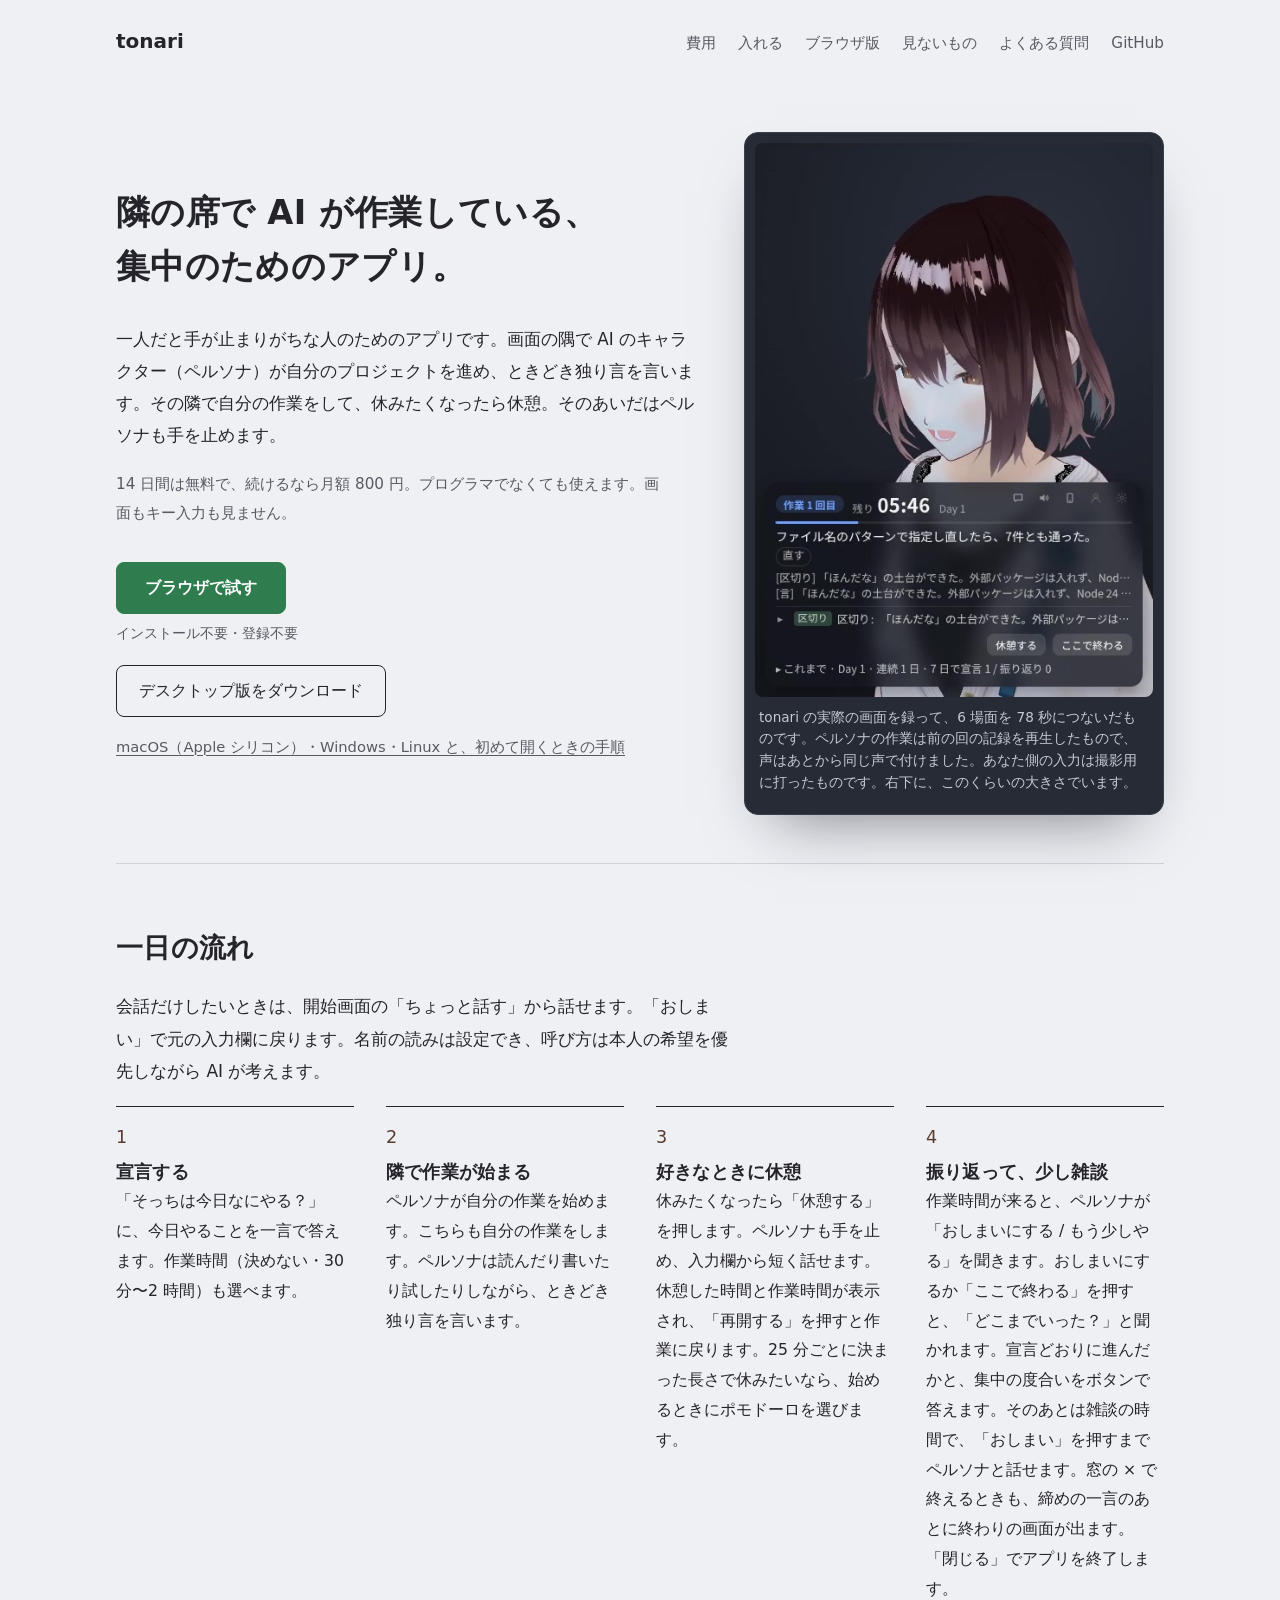
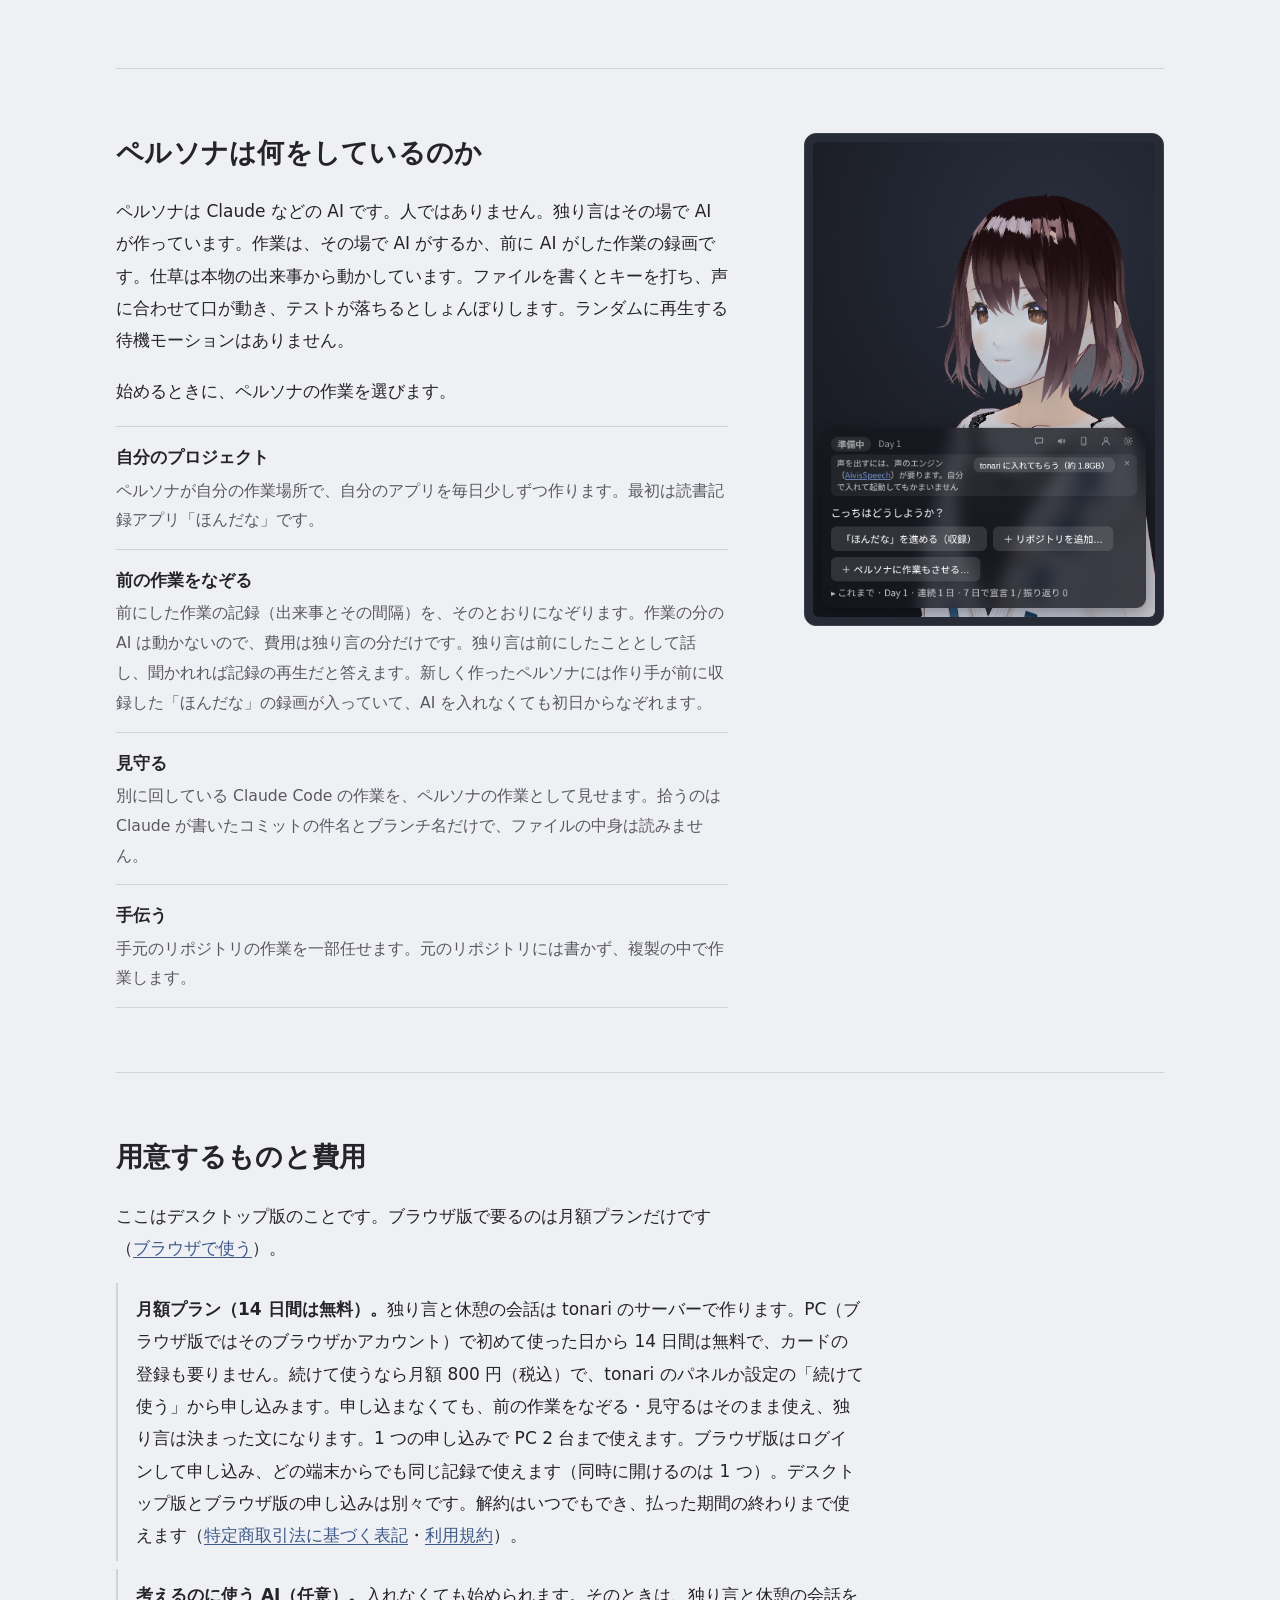
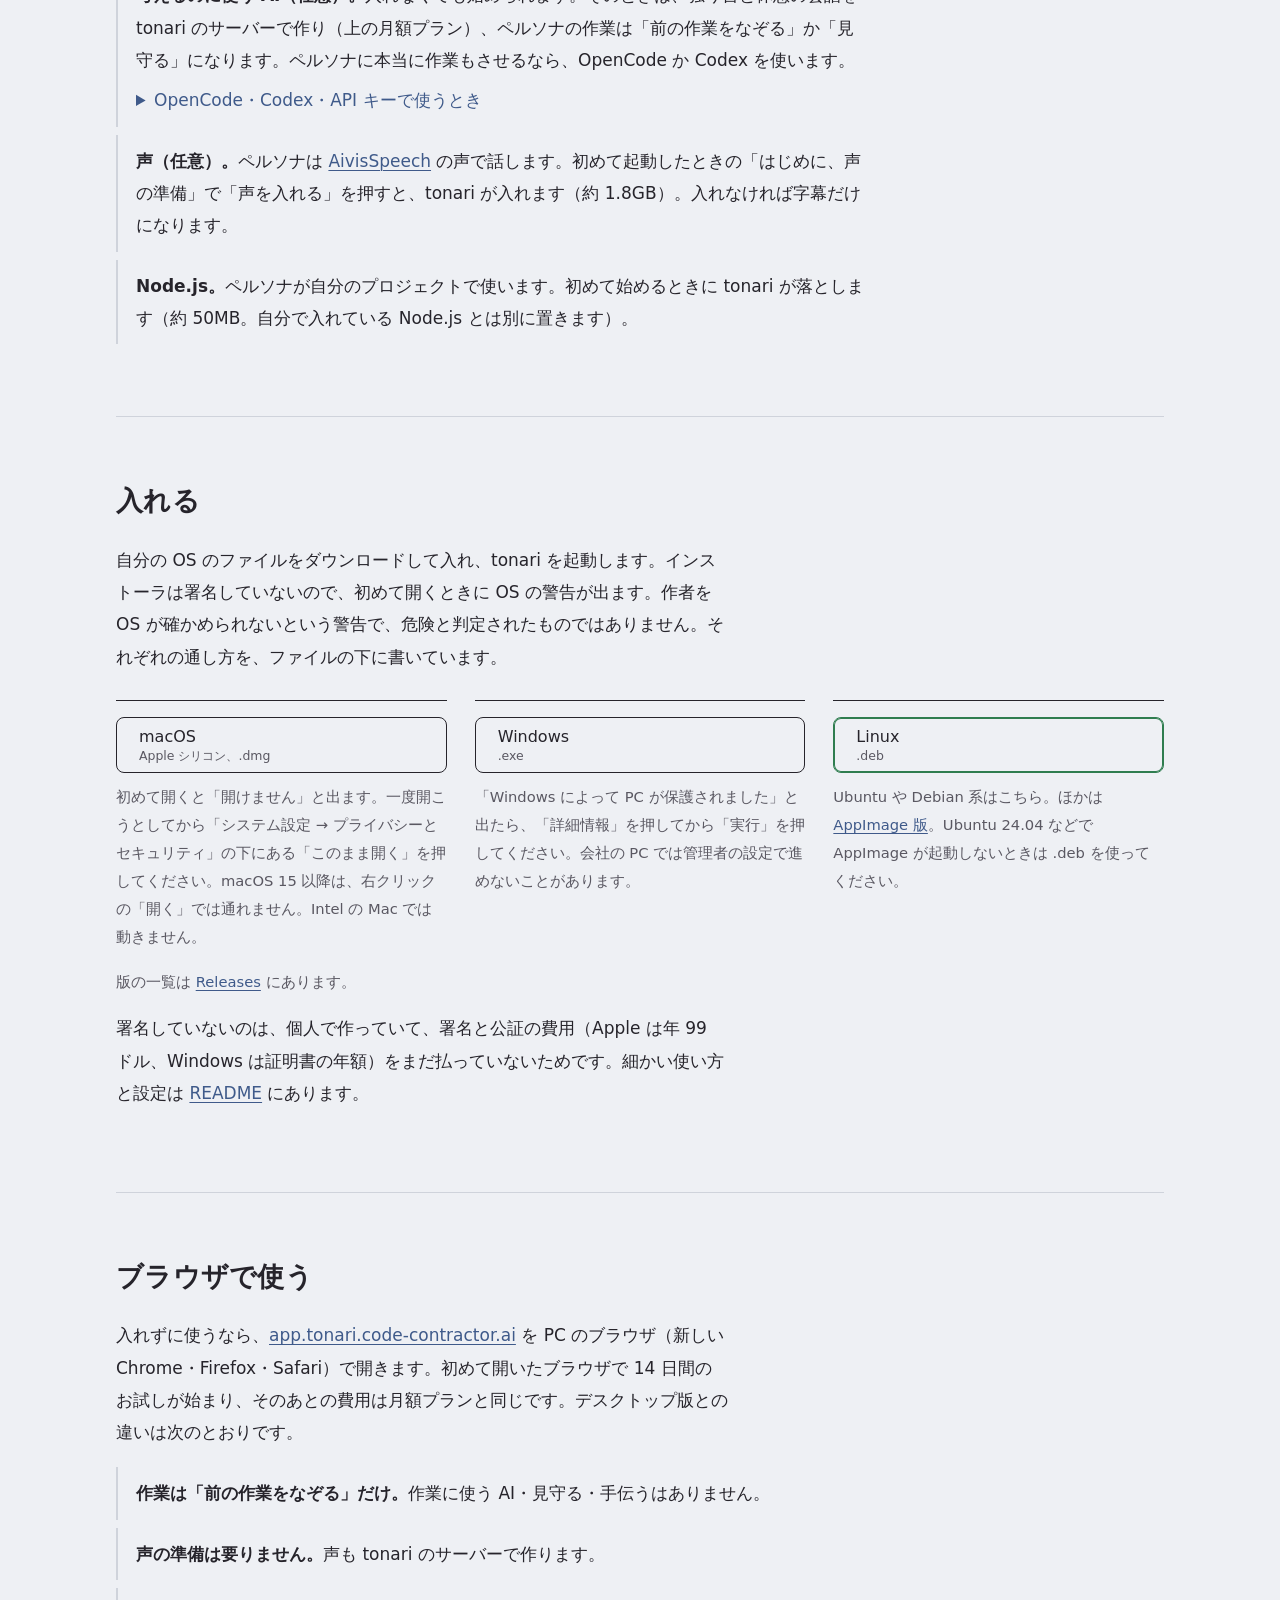
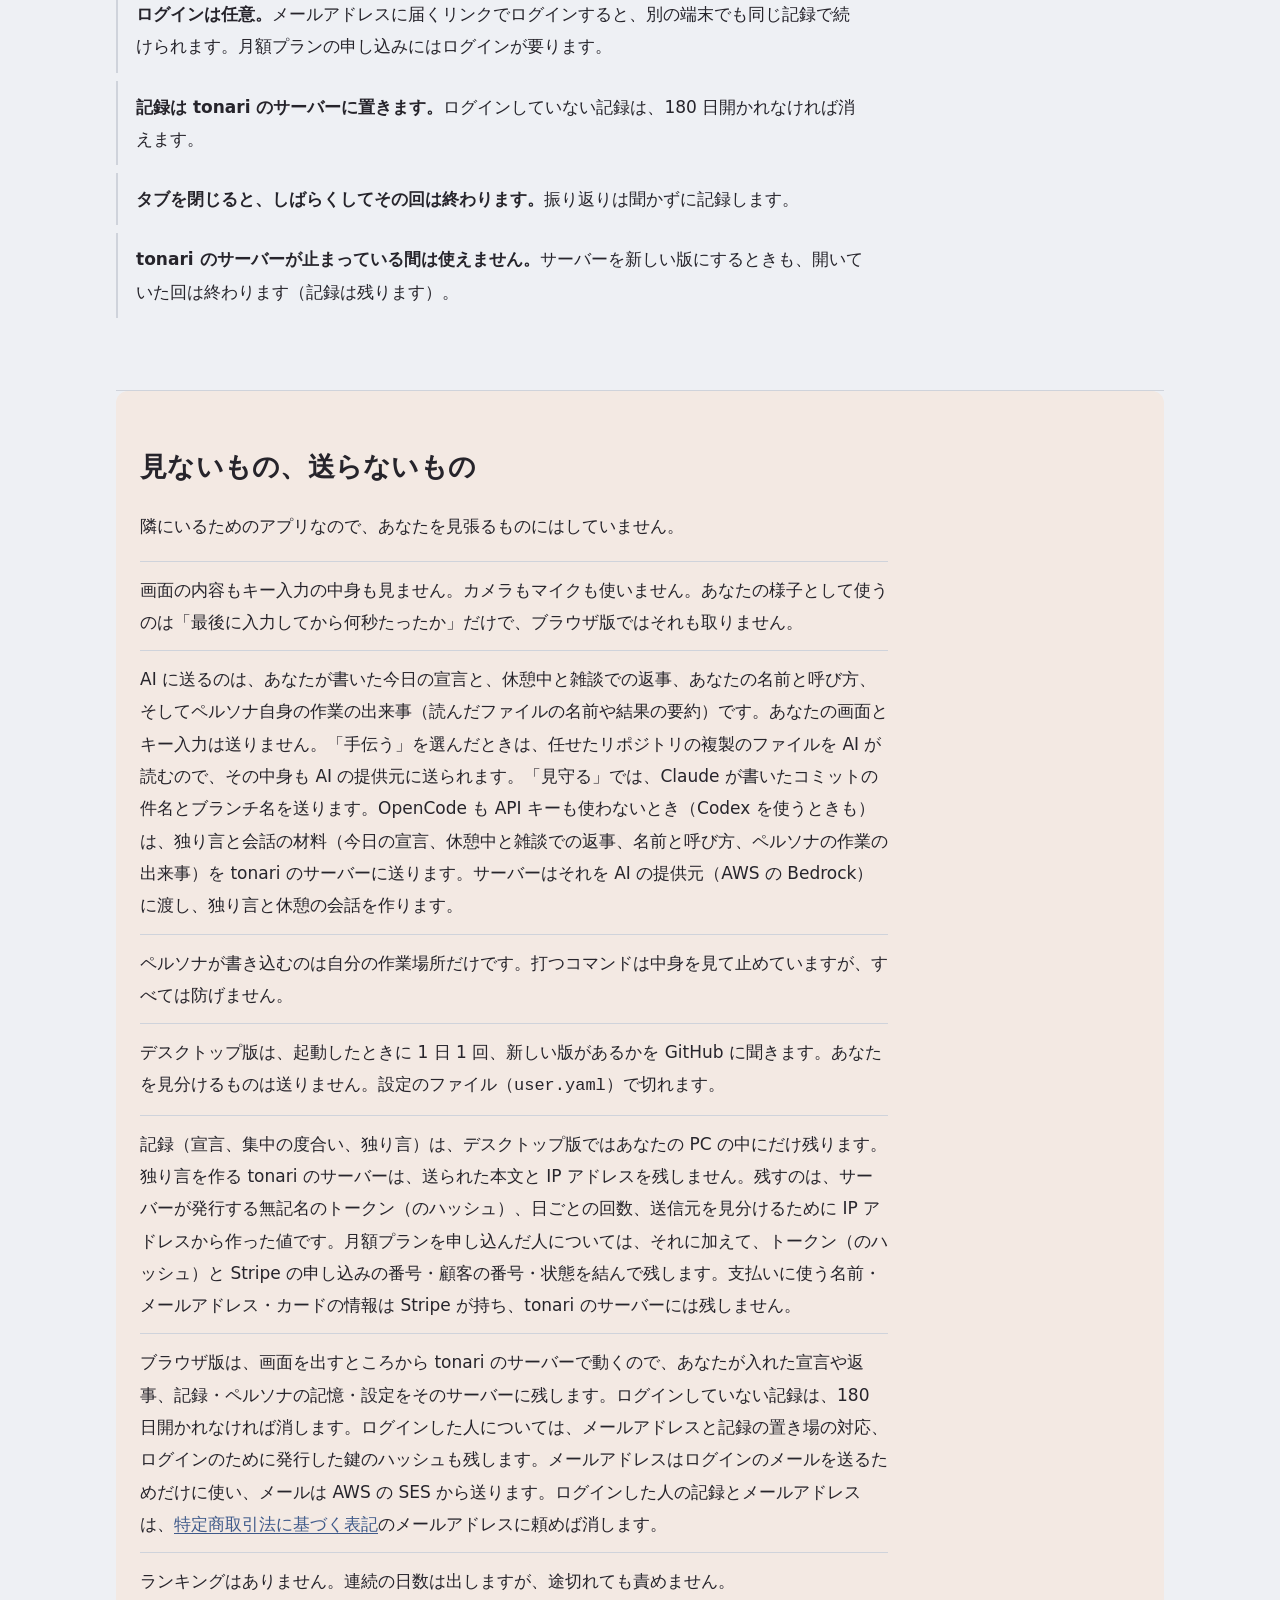
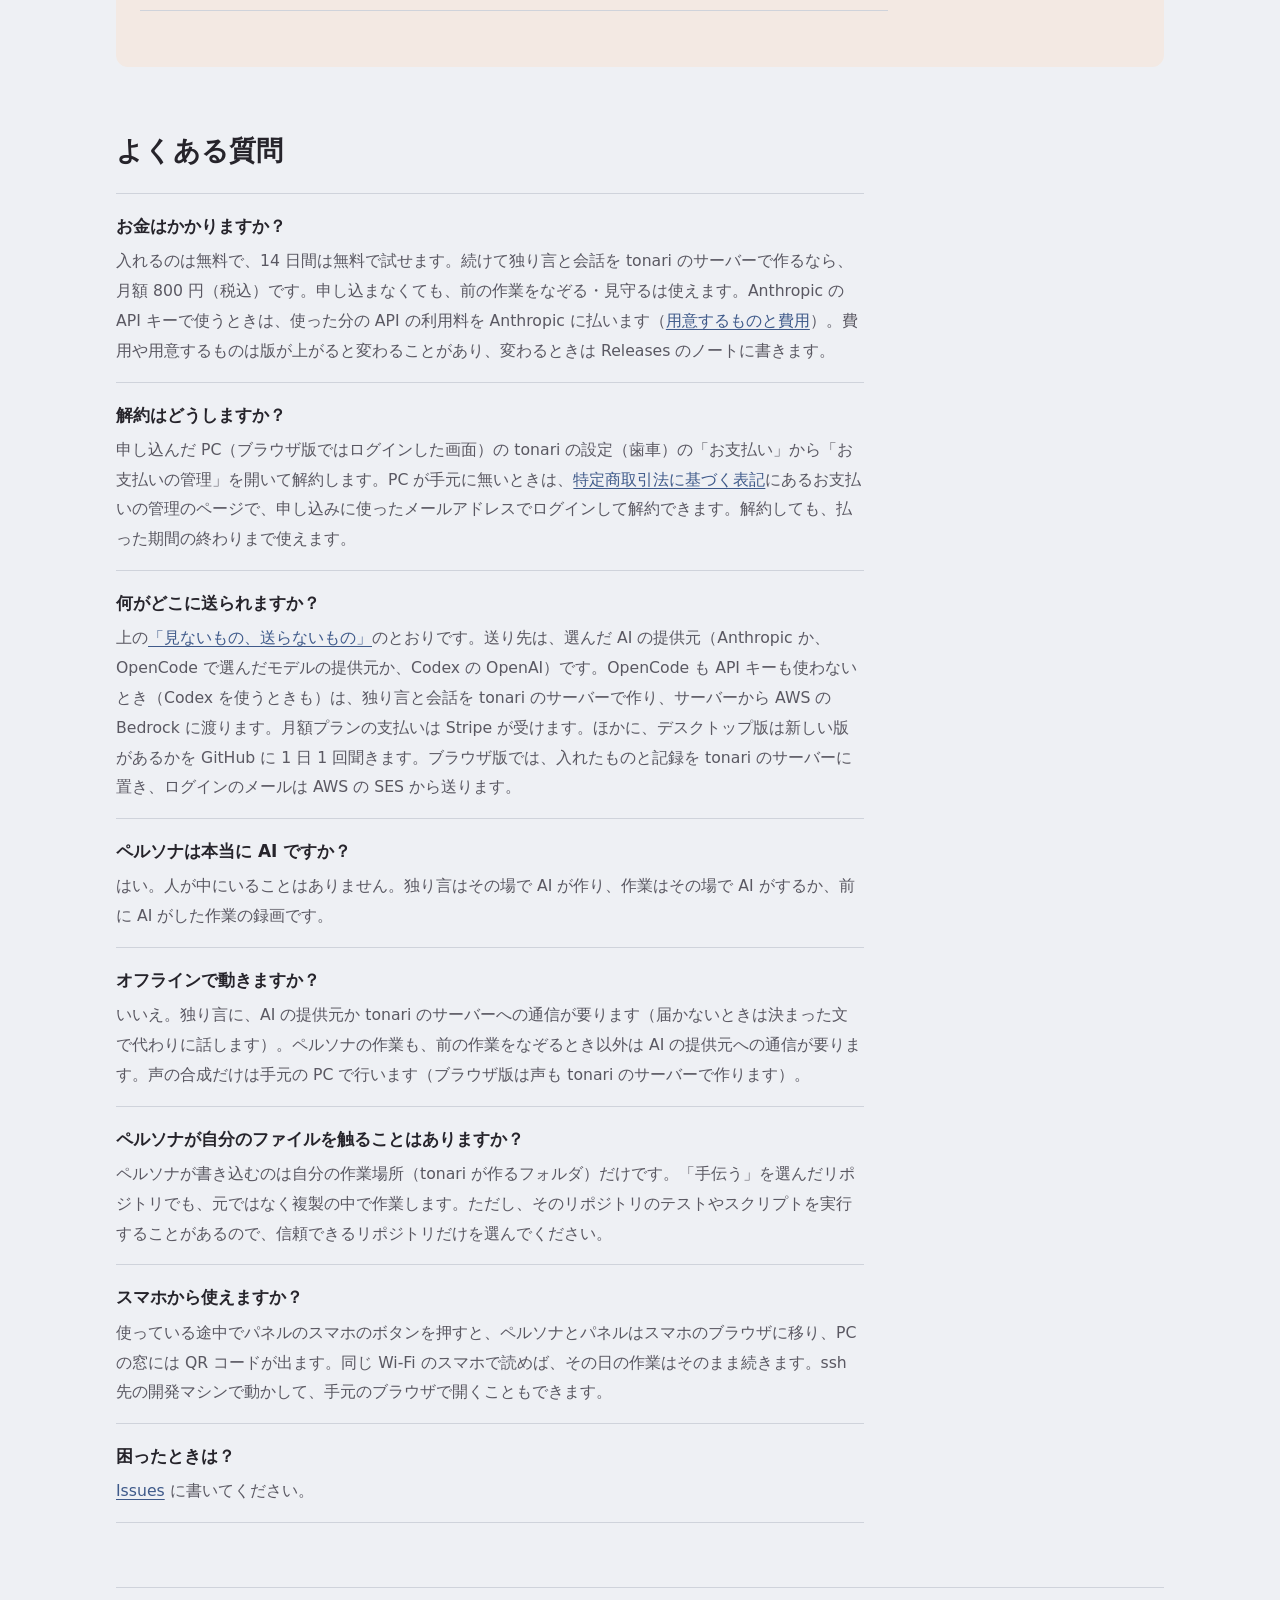
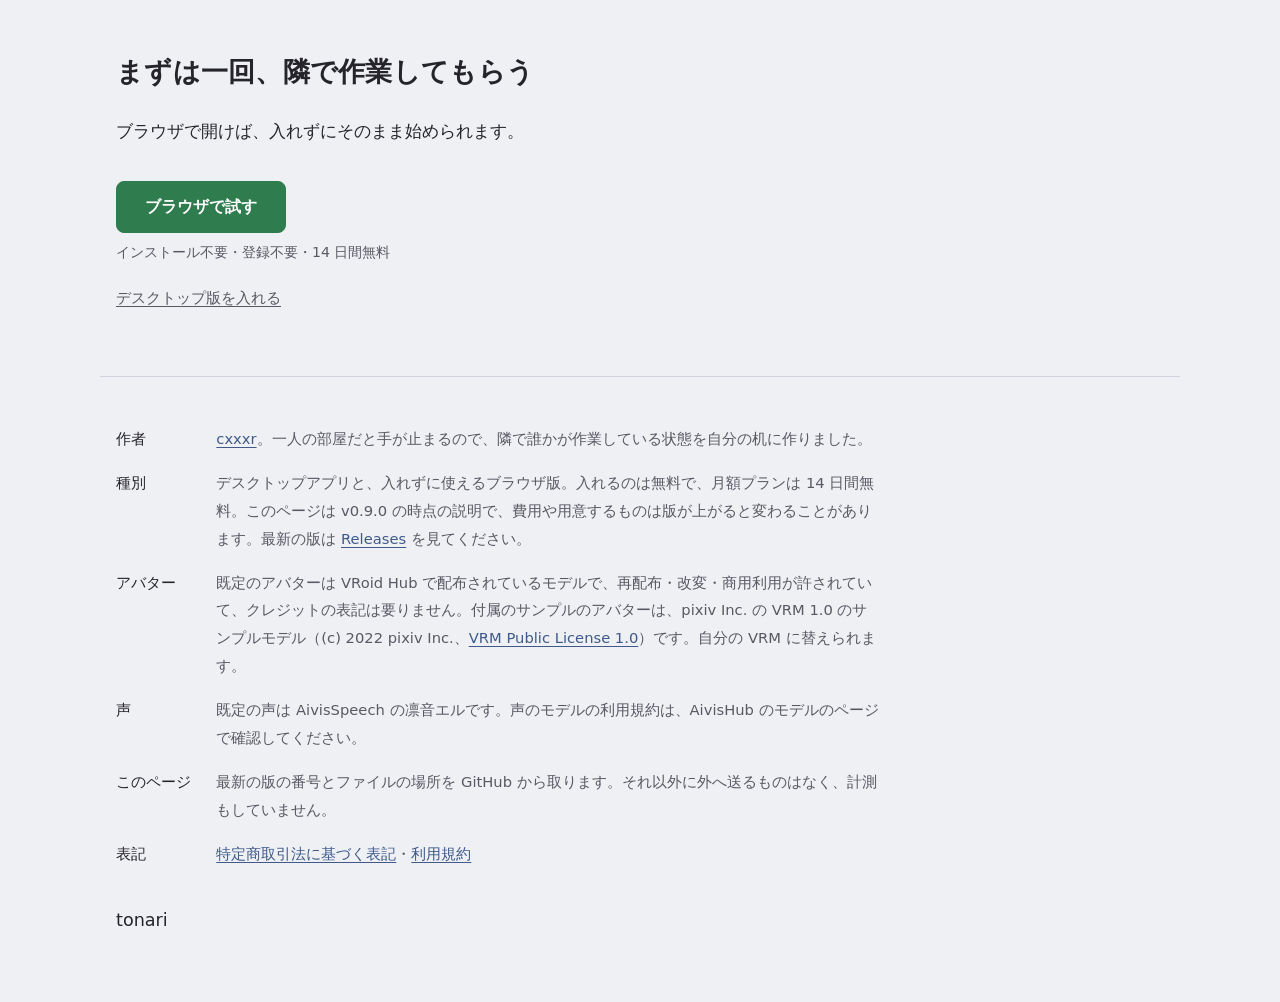
==== commit f400e474: "レビューの指摘を直す: iPad もスマホ扱い、スマホで最後の節を隠したときの二重線、meta の説明、折りたたんだ API キーの説明へのリンクで開く、Apple シリコンの注記、隠すものを dat" ====
--- a/index.html
+++ b/index.html
@@ -4,11 +4,11 @@
 <meta charset="utf-8">
 <meta name="viewport" content="width=device-width, initial-scale=1">
 <title>tonari - 隣の席で AI が作業する集中アプリ</title>
-<meta name="description" content="隣の席で AI が作業している、集中のためのデスクトップアプリ。画面の隅でペルソナが自分の作業をし、休憩はあなたのタイミングで取れます。入れずにブラウザでも試せます。14 日間無料、その後は月額 800 円。macOS・Windows・Linux。画面もキー入力も見ません。">
+<meta name="description" content="隣の席で AI が作業している、集中のためのアプリ。画面の隅でペルソナが自分の作業をし、休憩はあなたのタイミングで取れます。入れずにブラウザでも試せます。14 日間無料、その後は月額 800 円。macOS・Windows・Linux。画面もキー入力も見ません。">
 <meta property="og:title" content="tonari">
 <meta property="og:site_name" content="tonari">
 <meta property="og:locale" content="ja_JP">
-<meta property="og:description" content="隣の席で AI が作業している、集中のためのデスクトップアプリ。macOS・Windows・Linux と、入れずに使えるブラウザ版。画面もキー入力も見ません。">
+<meta property="og:description" content="隣の席で AI が作業している、集中のためのアプリ。入れずにブラウザで試せて、macOS・Windows・Linux 版もあります。画面もキー入力も見ません。">
 <meta property="og:type" content="website">
 <meta property="og:image" content="https://cxxxr.github.io/tonari-site/images/og.png">
 <meta property="og:image:width" content="1200">
@@ -41,13 +41,13 @@
     <p class="lead">一人だと手が止まりがちな人のためのアプリです。画面の隅で AI のキャラクター（ペルソナ）が自分のプロジェクトを進め、ときどき独り言を言います。その隣で自分の作業をして、休みたくなったら休憩。そのあいだはペルソナも手を止めます。</p>
     <p class="facts">14 日間は無料で、続けるなら月額 800 円。プログラマでなくても使えます。画面もキー入力も見ません。</p>
     <div class="dl" id="dl">
-      <div class="dl-group dl-web" id="dl-web">
-        <a class="btn btn-primary" href="https://app.tonari.code-contractor.ai/">ブラウザで試す</a>
-        <p class="dl-sub">インストール不要・登録不要・14 日間無料</p>
+      <div class="dl-group dl-web" data-pc-only>
+        <a class="btn btn-primary" href="https://app.tonari.code-contractor.ai/" aria-describedby="dl-web-sub">ブラウザで試す</a>
+        <p class="dl-sub" id="dl-web-sub">インストール不要・登録不要</p>
       </div>
       <div class="dl-group">
         <a class="btn" id="dl-main" href="#install">デスクトップ版をダウンロード</a>
-        <a class="dl-note" id="dl-note" href="#install">macOS・Windows・Linux と、初めて開くときの手順</a>
+        <a class="dl-note" id="dl-note" href="#install">macOS（Apple シリコン）・Windows・Linux と、初めて開くときの手順</a>
       </div>
     </div>
   </div>
@@ -121,7 +121,7 @@
   <ul class="needs">
     <li><strong>月額プラン（14 日間は無料）。</strong>独り言と休憩の会話は tonari のサーバーで作ります。PC（ブラウザ版ではそのブラウザかアカウント）で初めて使った日から 14 日間は無料で、カードの登録も要りません。続けて使うなら月額 800 円（税込）で、tonari のパネルか設定の「続けて使う」から申し込みます。申し込まなくても、前の作業をなぞる・見守るはそのまま使え、独り言は決まった文になります。1 つの申し込みで PC 2 台まで使えます。ブラウザ版はログインして申し込み、どの端末からでも同じ記録で使えます（同時に開けるのは 1 つ）。デスクトップ版とブラウザ版の申し込みは別々です。解約はいつでもでき、払った期間の終わりまで使えます（<a href="tokushoho.html">特定商取引法に基づく表記</a>・<a href="terms.html">利用規約</a>）。</li>
     <li><strong>考えるのに使う AI（任意）。</strong>入れなくても始められます。そのときは、独り言と休憩の会話を tonari のサーバーで作り（上の月額プラン）、ペルソナの作業は「前の作業をなぞる」か「見守る」になります。ペルソナに本当に作業もさせるなら、OpenCode か Codex を使います。
-      <details>
+      <details id="own-ai">
       <summary>OpenCode・Codex・API キーで使うとき</summary>
       <p>作業の選択の「＋ ペルソナに作業もさせる…」から、どちらかを選びます。</p>
       <ul class="needs-sub">
@@ -189,7 +189,7 @@
   <dl class="qa">
     <div>
       <dt>お金はかかりますか？</dt>
-      <dd>入れるのは無料で、14 日間は無料で試せます。続けて独り言と会話を tonari のサーバーで作るなら、月額 800 円（税込）です。申し込まなくても、前の作業をなぞる・見守るは使えます。Anthropic の API キーで使うときは、使った分の API の利用料を Anthropic に払います（<a href="#needs">用意するものと費用</a>）。費用や用意するものは版が上がると変わることがあり、変わるときは Releases のノートに書きます。</dd>
+      <dd>入れるのは無料で、14 日間は無料で試せます。続けて独り言と会話を tonari のサーバーで作るなら、月額 800 円（税込）です。申し込まなくても、前の作業をなぞる・見守るは使えます。Anthropic の API キーで使うときは、使った分の API の利用料を Anthropic に払います（<a href="#own-ai">用意するものと費用</a>）。費用や用意するものは版が上がると変わることがあり、変わるときは Releases のノートに書きます。</dd>
     </div>
     <div>
       <dt>解約はどうしますか？</dt>
@@ -222,13 +222,13 @@
   </dl>
 </section>
 
-<section class="closing" id="closing" aria-labelledby="closing-title">
+<section class="closing" id="closing" aria-labelledby="closing-title" data-pc-only>
   <h2 id="closing-title">まずは一回、隣で作業してもらう</h2>
   <p>ブラウザで開けば、入れずにそのまま始められます。</p>
   <div class="dl">
     <div class="dl-group dl-web">
-      <a class="btn btn-primary" href="https://app.tonari.code-contractor.ai/">ブラウザで試す</a>
-      <p class="dl-sub">インストール不要・登録不要・14 日間無料</p>
+      <a class="btn btn-primary" href="https://app.tonari.code-contractor.ai/" aria-describedby="closing-web-sub">ブラウザで試す</a>
+      <p class="dl-sub" id="closing-web-sub">インストール不要・登録不要・14 日間無料</p>
     </div>
     <a class="dl-note" href="#install">デスクトップ版を入れる</a>
   </div>
--- a/style.css
+++ b/style.css
@@ -37,6 +37,7 @@
 }
 
 * { box-sizing: border-box; }
+[hidden] { display: none !important; }
 html { -webkit-text-size-adjust: 100%; }
 body {
   margin: 0;
@@ -72,7 +73,7 @@
 
 main { max-width: 1080px; margin: 0 auto; padding: 0 16px; }
 section { padding: 64px 0; border-bottom: 1px solid var(--rule); }
-section:last-of-type { border-bottom: 0; }
+section:last-of-type, section:has(+ section[hidden]:last-of-type) { border-bottom: 0; }
 
 /* ヒーロー: 右下にアプリの窓を、画面での位置どおりに置く */
 .hero {
@@ -96,7 +97,6 @@
 .facts { color: var(--ink-soft); font-size: 0.95rem; }
 .dl { margin-top: 2em; display: flex; flex-direction: column; align-items: flex-start; gap: 18px; }
 .dl-group { display: flex; align-items: center; gap: 16px; flex-wrap: wrap; }
-.dl-group[hidden], .closing[hidden] { display: none; }
 .dl-web { flex-direction: column; align-items: flex-start; gap: 6px; }
 .dl-sub { color: var(--ink-soft); font-size: 0.88rem; margin: 0; }
 .needs details { margin-top: 8px; }
@@ -112,7 +112,6 @@
   font-family: var(--text); font-weight: 500; font-size: 1rem; line-height: 1.35;
   text-decoration: none;
 }
-.btn[hidden] { display: none; }
 .btn small { color: var(--ink-soft); font-weight: 400; }
 .btn:hover { background: var(--paper-deep); }
 .btn-primary { background: var(--moss); border-color: var(--moss); color: var(--on-moss); font-weight: 700; padding: 8px 28px; }
@@ -134,7 +133,6 @@
 .vbtn { font-family: var(--text); font-size: 0.85rem; color: #e9e7ec; background: transparent; border: 1px solid #9aa3b5; border-radius: 6px; padding: 4px 10px; cursor: pointer; white-space: nowrap; }
 .vbtn:hover { background: #2a2f3a; }
 .vbtn:focus-visible { outline: 3px solid var(--moss); outline-offset: 2px; }
-.vbtn[hidden] { display: none; }
 
 /* 一日の流れ: 本当に順番があるので番号を付ける */
 .steps { list-style: none; counter-reset: step; display: grid; grid-template-columns: repeat(4, minmax(0, 1fr)); gap: 32px; }
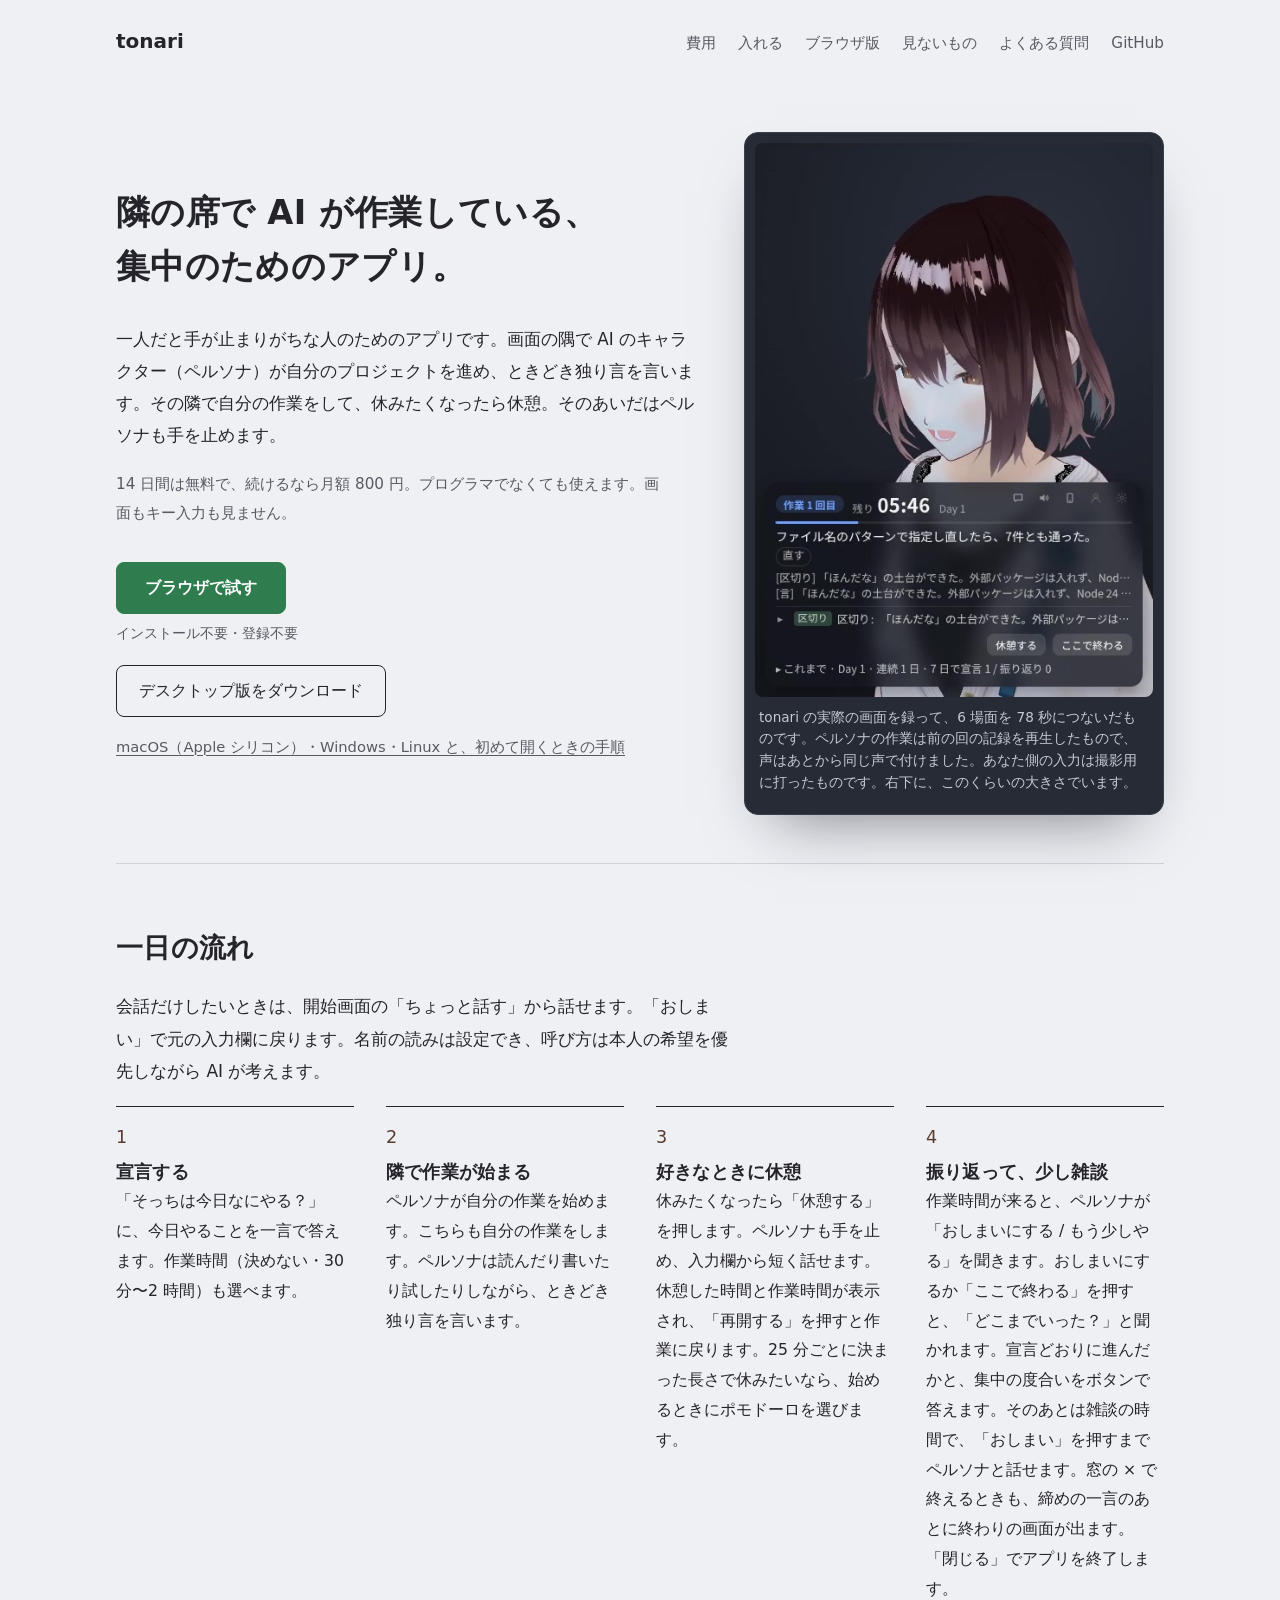
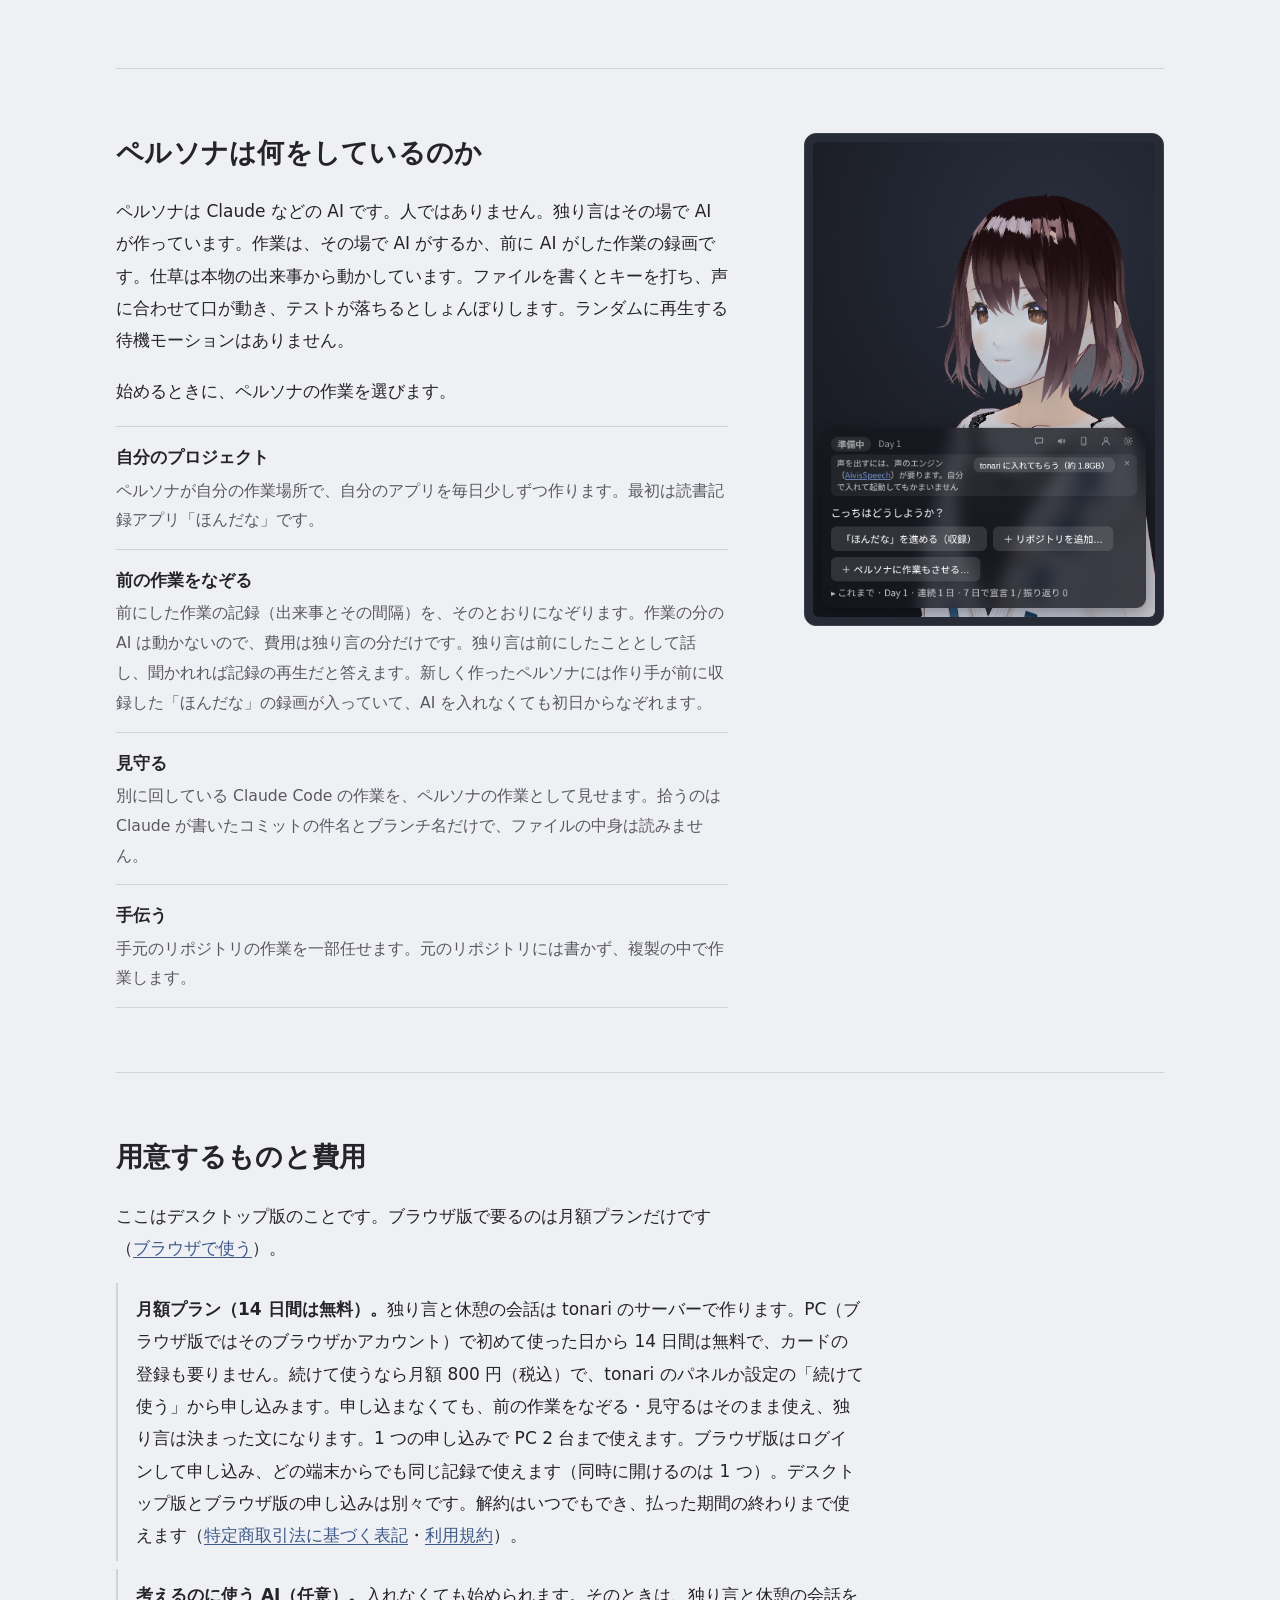
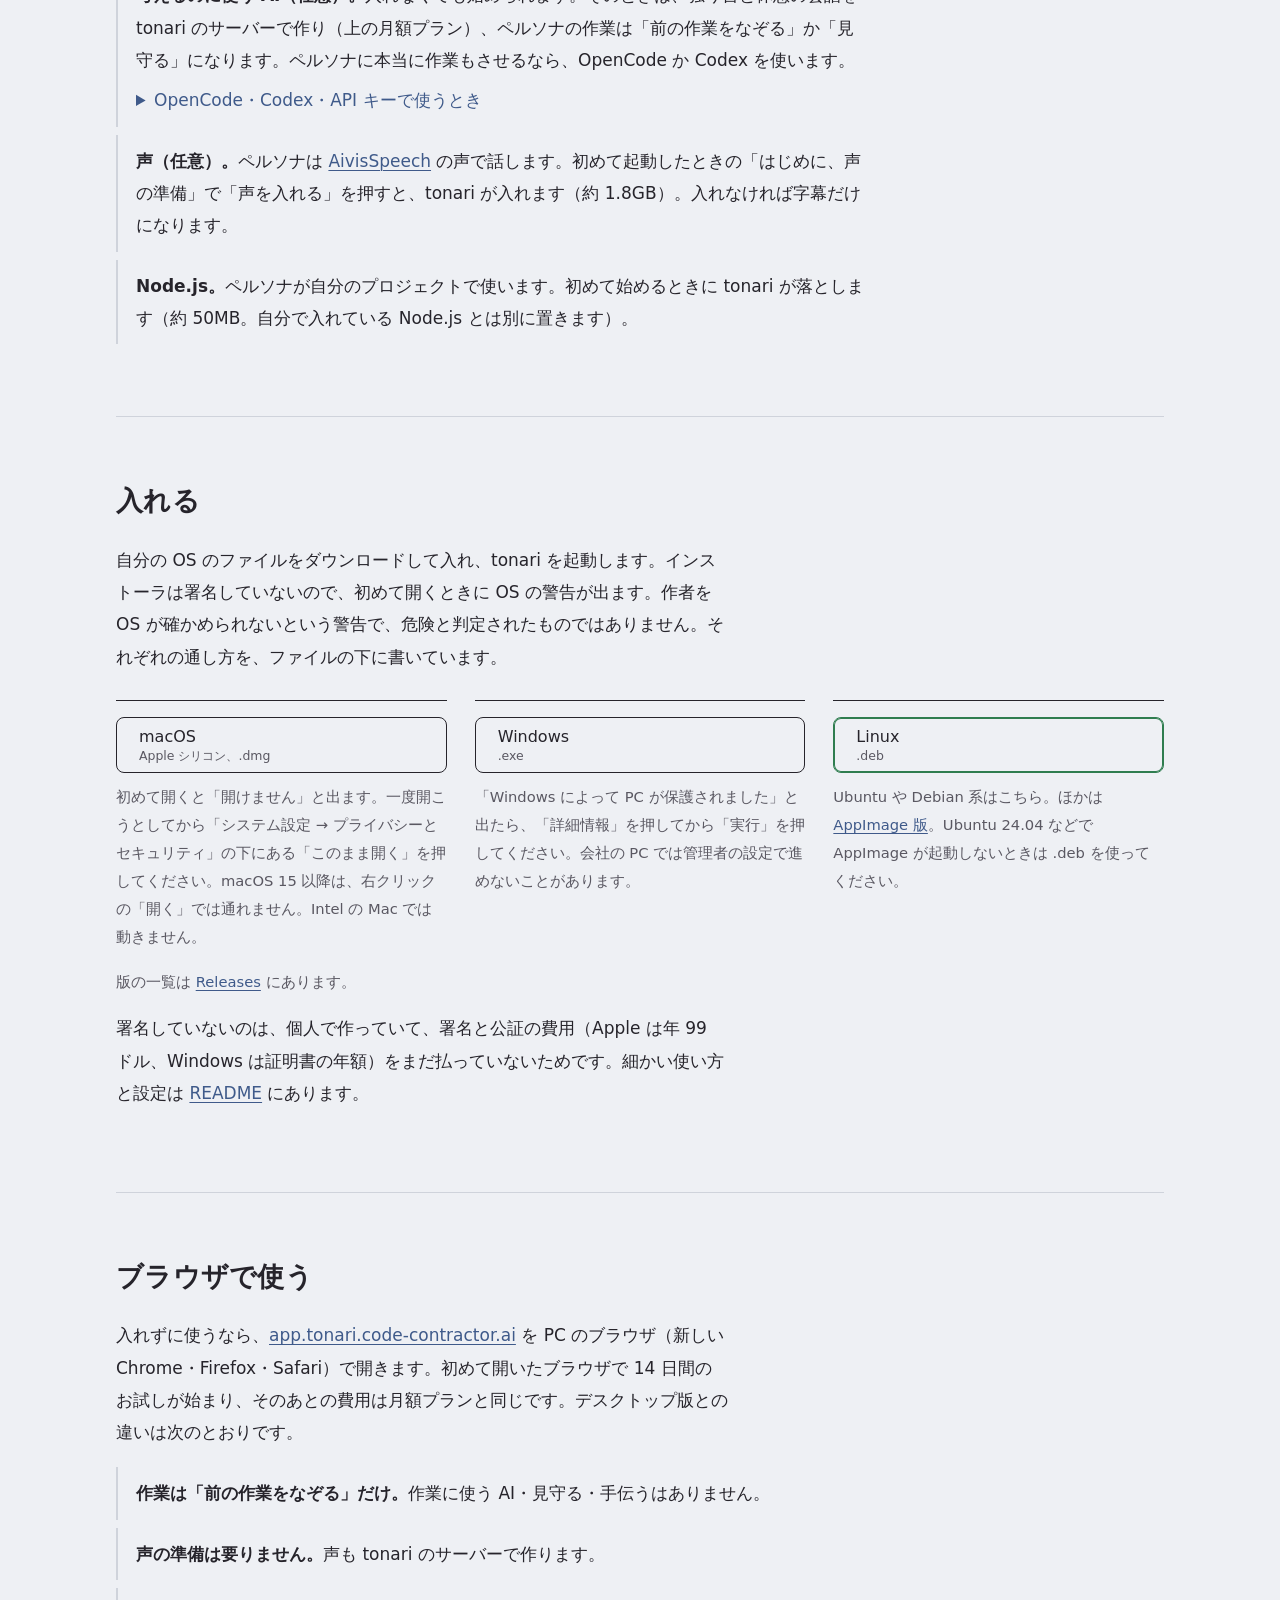
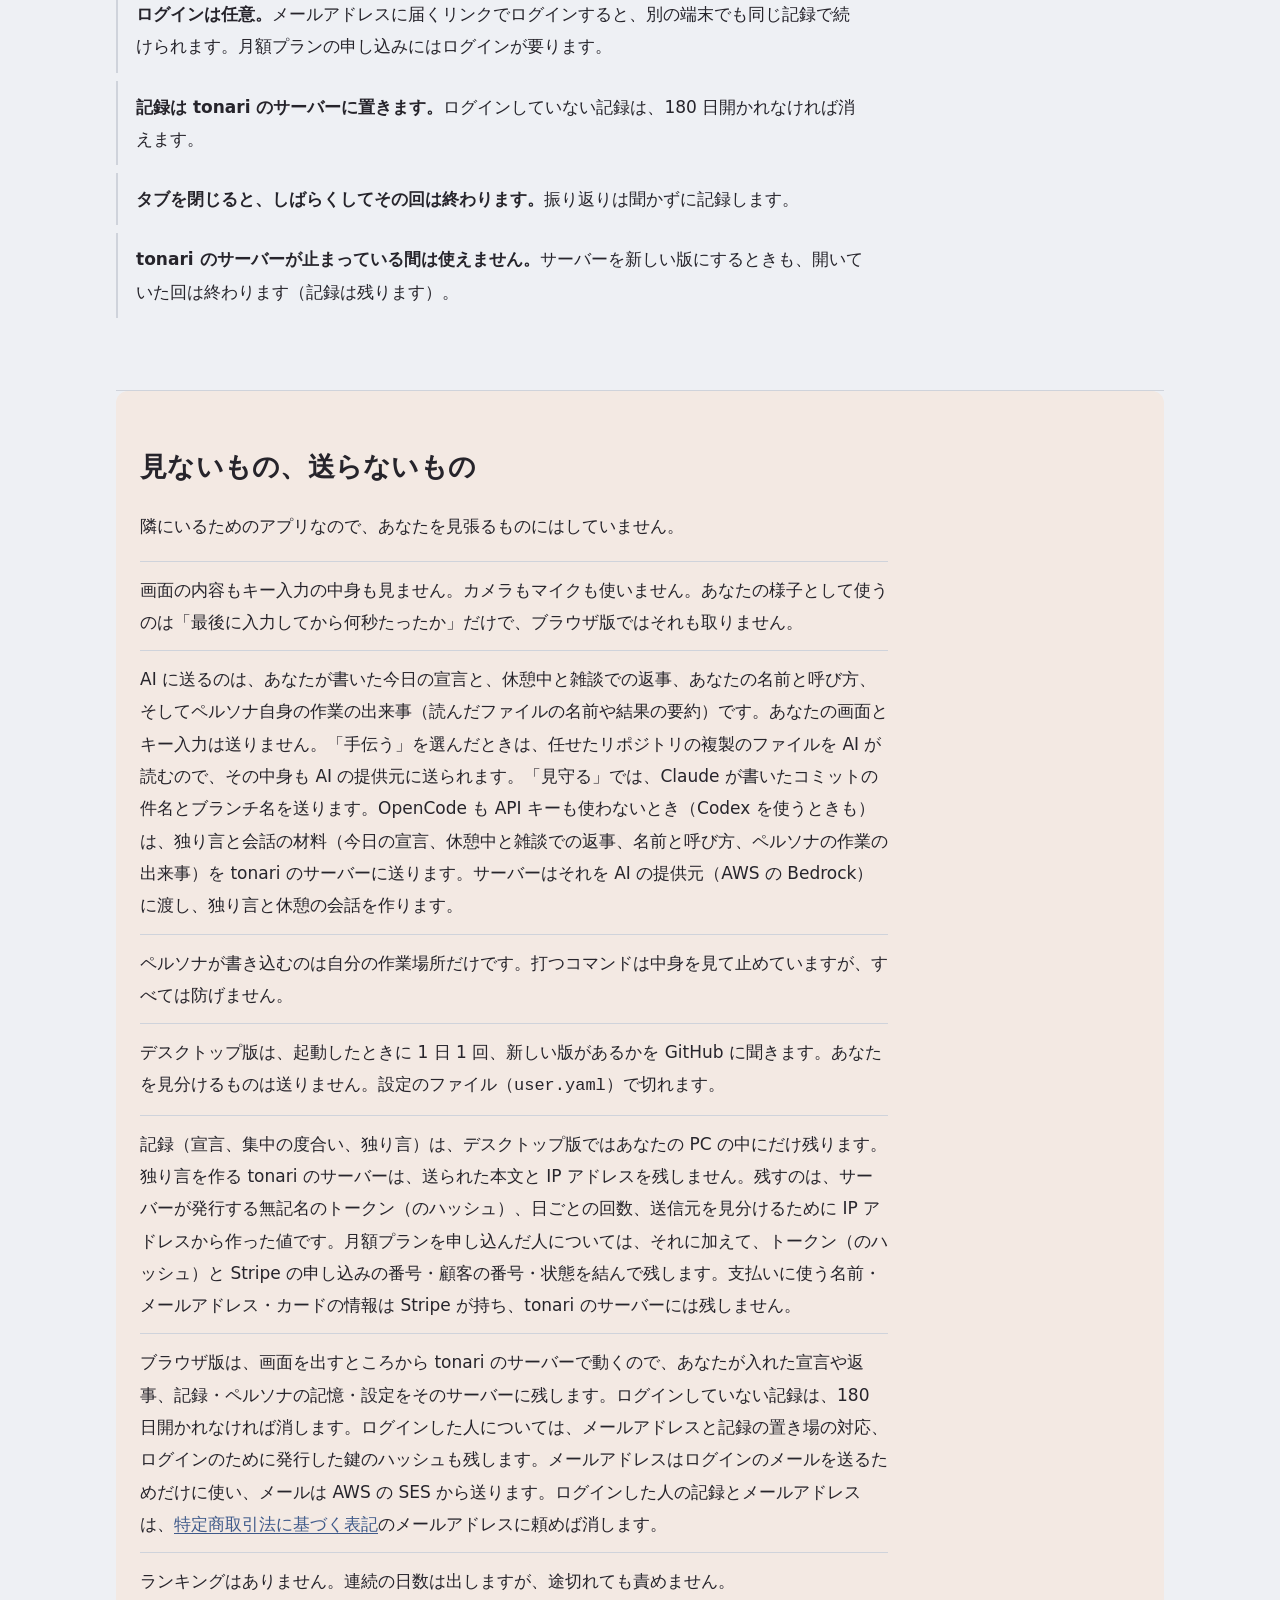
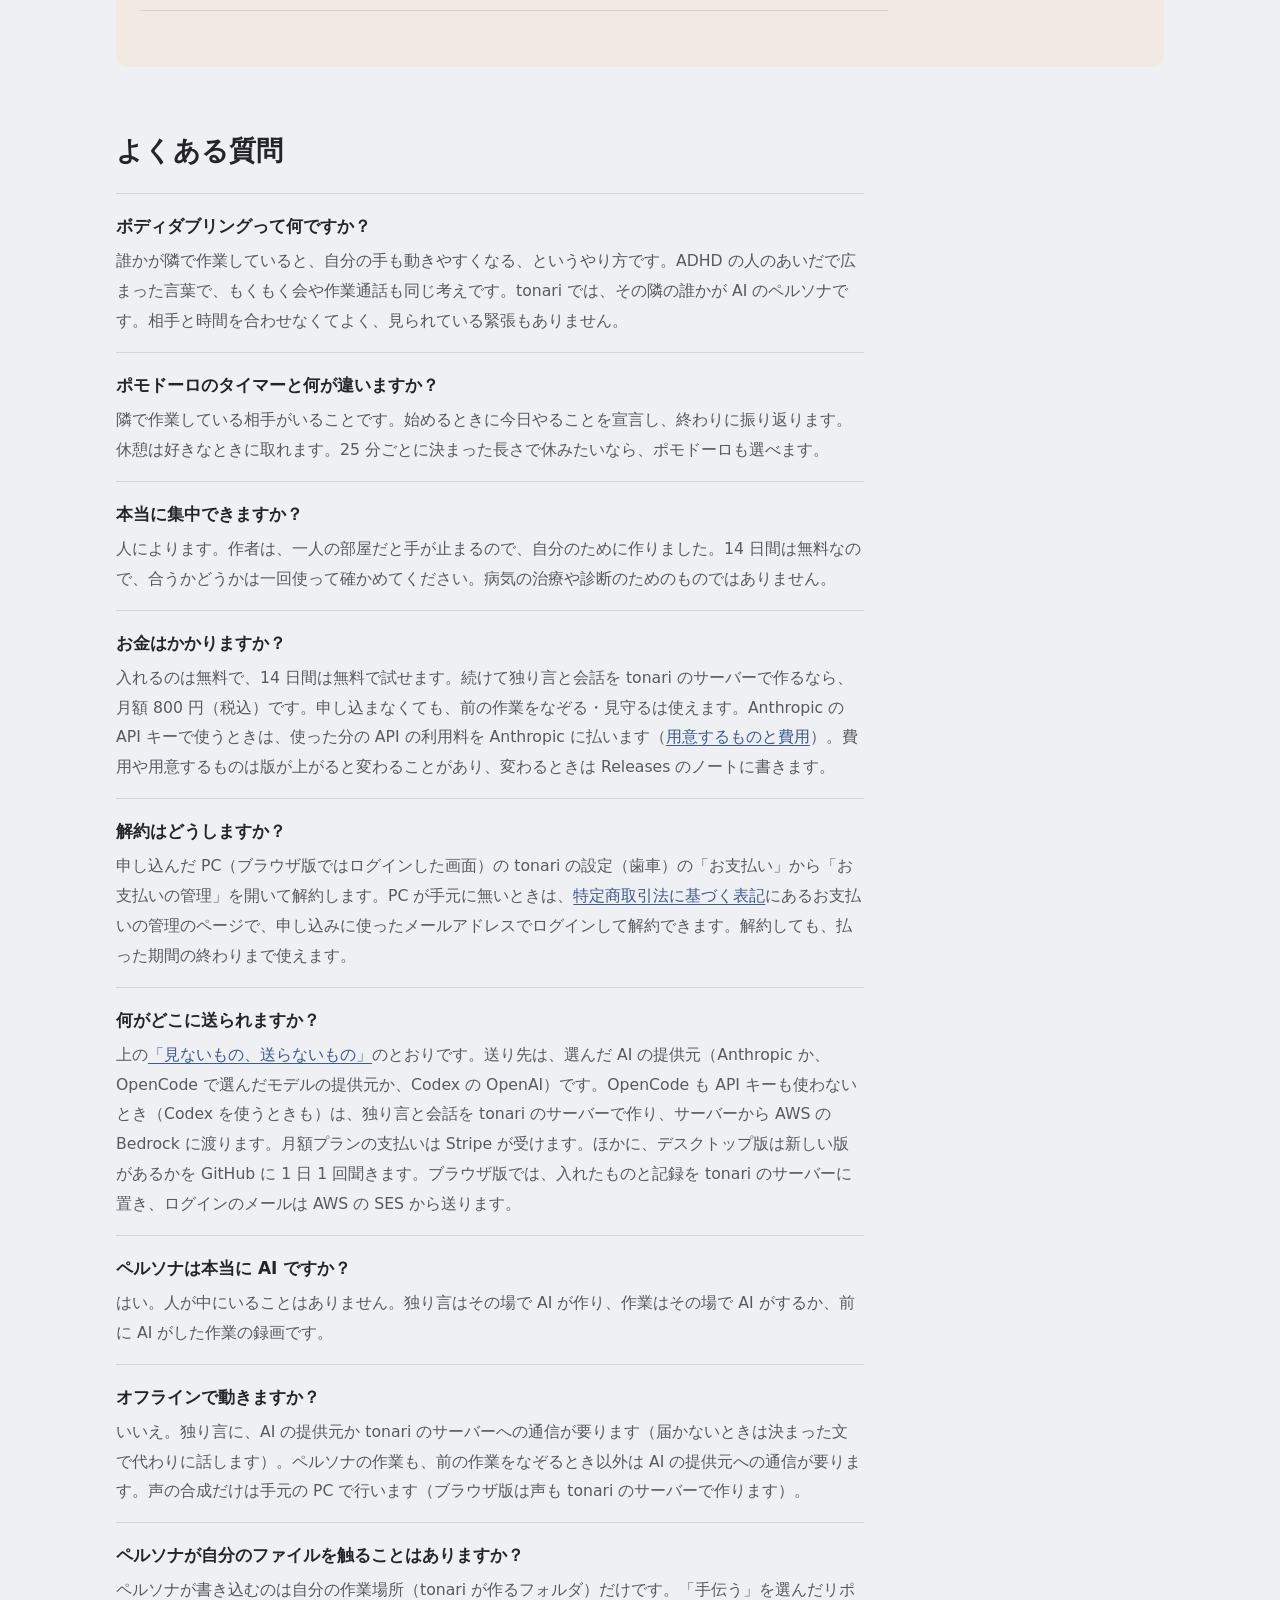
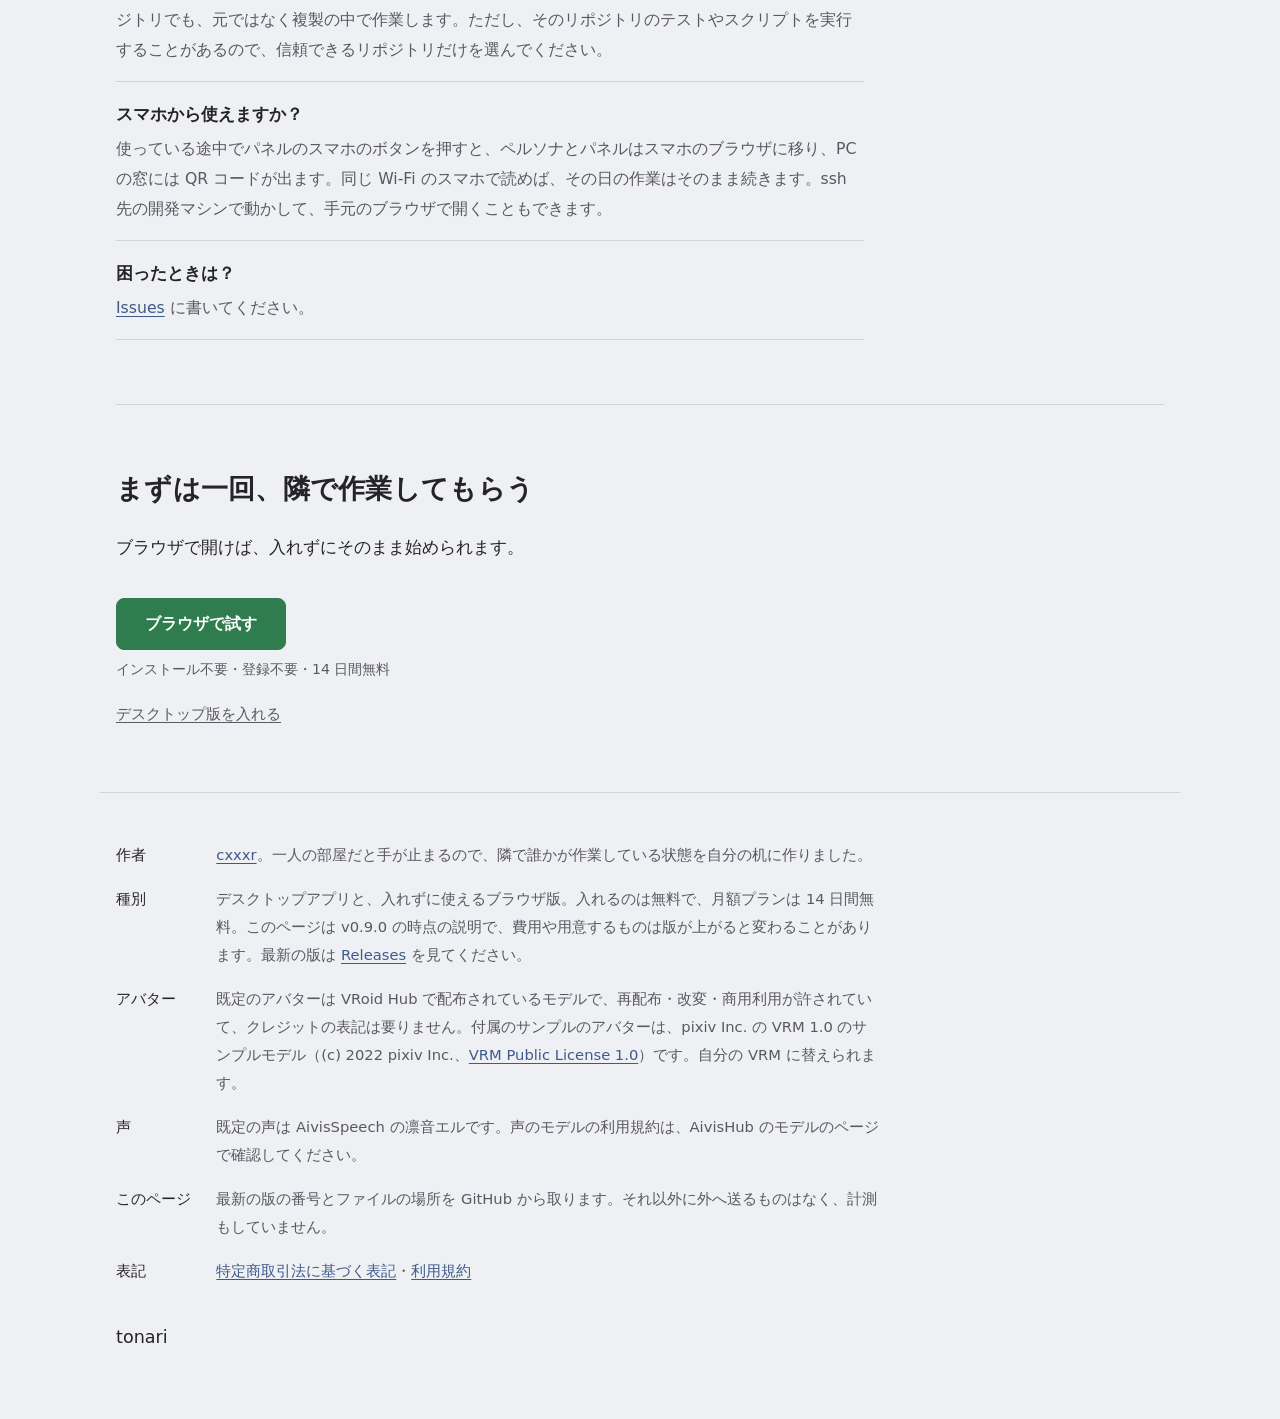
==== commit b9bd8159: "よくある質問に 3 つ足す（ボディダブリング・ポモドーロとの違い・本当に集中できるか）。検索向けに JSON-LD・canonical・sitemap.xml Co-Authored-By: Clau" ====
--- a/index.html
+++ b/index.html
@@ -16,7 +16,52 @@
 <meta property="og:image:alt" content="tonari の画面。画面の隅にペルソナがいて、パネルに残り時間と入力欄が出ている">
 <meta property="og:url" content="https://cxxxr.github.io/tonari-site/">
 <meta name="twitter:card" content="summary_large_image">
+<link rel="canonical" href="https://cxxxr.github.io/tonari-site/">
 <link rel="icon" href="favicon.svg" type="image/svg+xml">
+<script type="application/ld+json">
+{
+  "@context": "https://schema.org",
+  "@type": "SoftwareApplication",
+  "name": "tonari",
+  "url": "https://cxxxr.github.io/tonari-site/",
+  "description": "隣の席で AI が作業している、集中のためのアプリ。画面の隅でペルソナが自分の作業をし、休憩はあなたのタイミングで取れます。画面もキー入力も見ません。",
+  "image": "https://cxxxr.github.io/tonari-site/images/og.png",
+  "inLanguage": "ja",
+  "applicationCategory": "ProductivityApplication",
+  "operatingSystem": "macOS (Apple silicon), Windows, Linux, Web browser",
+  "downloadUrl": "https://github.com/cxxxr/tonari-releases/releases/latest",
+  "author": {
+    "@type": "Person",
+    "name": "cxxxr",
+    "url": "https://github.com/cxxxr"
+  },
+  "offers": [
+    {
+      "@type": "Offer",
+      "name": "14 日間のお試し",
+      "price": "0",
+      "priceCurrency": "JPY"
+    },
+    {
+      "@type": "Offer",
+      "name": "月額プラン",
+      "price": "800",
+      "priceCurrency": "JPY",
+      "priceSpecification": {
+        "@type": "UnitPriceSpecification",
+        "price": "800",
+        "priceCurrency": "JPY",
+        "valueAddedTaxIncluded": true,
+        "referenceQuantity": {
+          "@type": "QuantitativeValue",
+          "value": 1,
+          "unitCode": "MON"
+        }
+      }
+    }
+  ]
+}
+</script>
 <link rel="stylesheet" href="style.css">
 </head>
 <body>
@@ -188,6 +233,18 @@
   <h2 id="faq-title">よくある質問</h2>
   <dl class="qa">
     <div>
+      <dt>ボディダブリングって何ですか？</dt>
+      <dd>誰かが隣で作業していると、自分の手も動きやすくなる、というやり方です。ADHD の人のあいだで広まった言葉で、もくもく会や作業通話も同じ考えです。tonari では、その隣の誰かが AI のペルソナです。相手と時間を合わせなくてよく、見られている緊張もありません。</dd>
+    </div>
+    <div>
+      <dt>ポモドーロのタイマーと何が違いますか？</dt>
+      <dd>隣で作業している相手がいることです。始めるときに今日やることを宣言し、終わりに振り返ります。休憩は好きなときに取れます。25 分ごとに決まった長さで休みたいなら、ポモドーロも選べます。</dd>
+    </div>
+    <div>
+      <dt>本当に集中できますか？</dt>
+      <dd>人によります。作者は、一人の部屋だと手が止まるので、自分のために作りました。14 日間は無料なので、合うかどうかは一回使って確かめてください。病気の治療や診断のためのものではありません。</dd>
+    </div>
+    <div>
       <dt>お金はかかりますか？</dt>
       <dd>入れるのは無料で、14 日間は無料で試せます。続けて独り言と会話を tonari のサーバーで作るなら、月額 800 円（税込）です。申し込まなくても、前の作業をなぞる・見守るは使えます。Anthropic の API キーで使うときは、使った分の API の利用料を Anthropic に払います（<a href="#own-ai">用意するものと費用</a>）。費用や用意するものは版が上がると変わることがあり、変わるときは Releases のノートに書きます。</dd>
     </div>
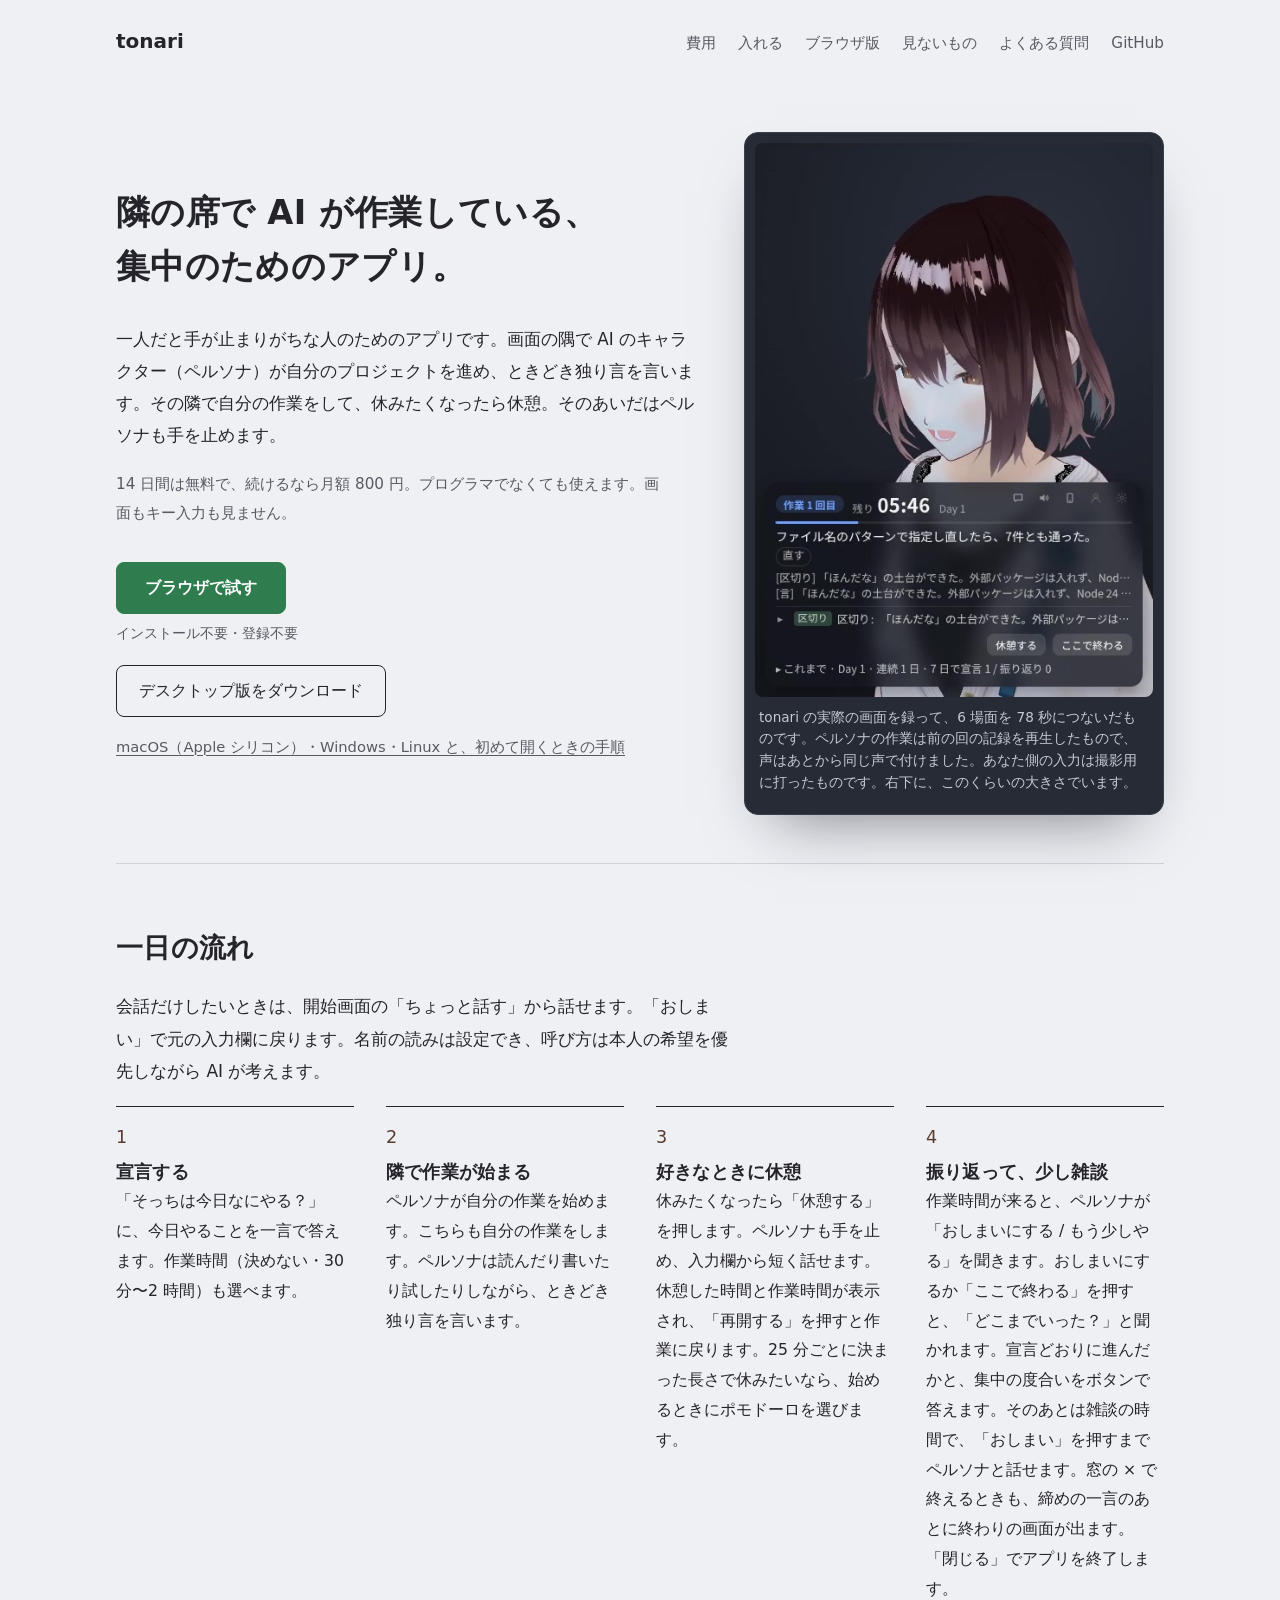
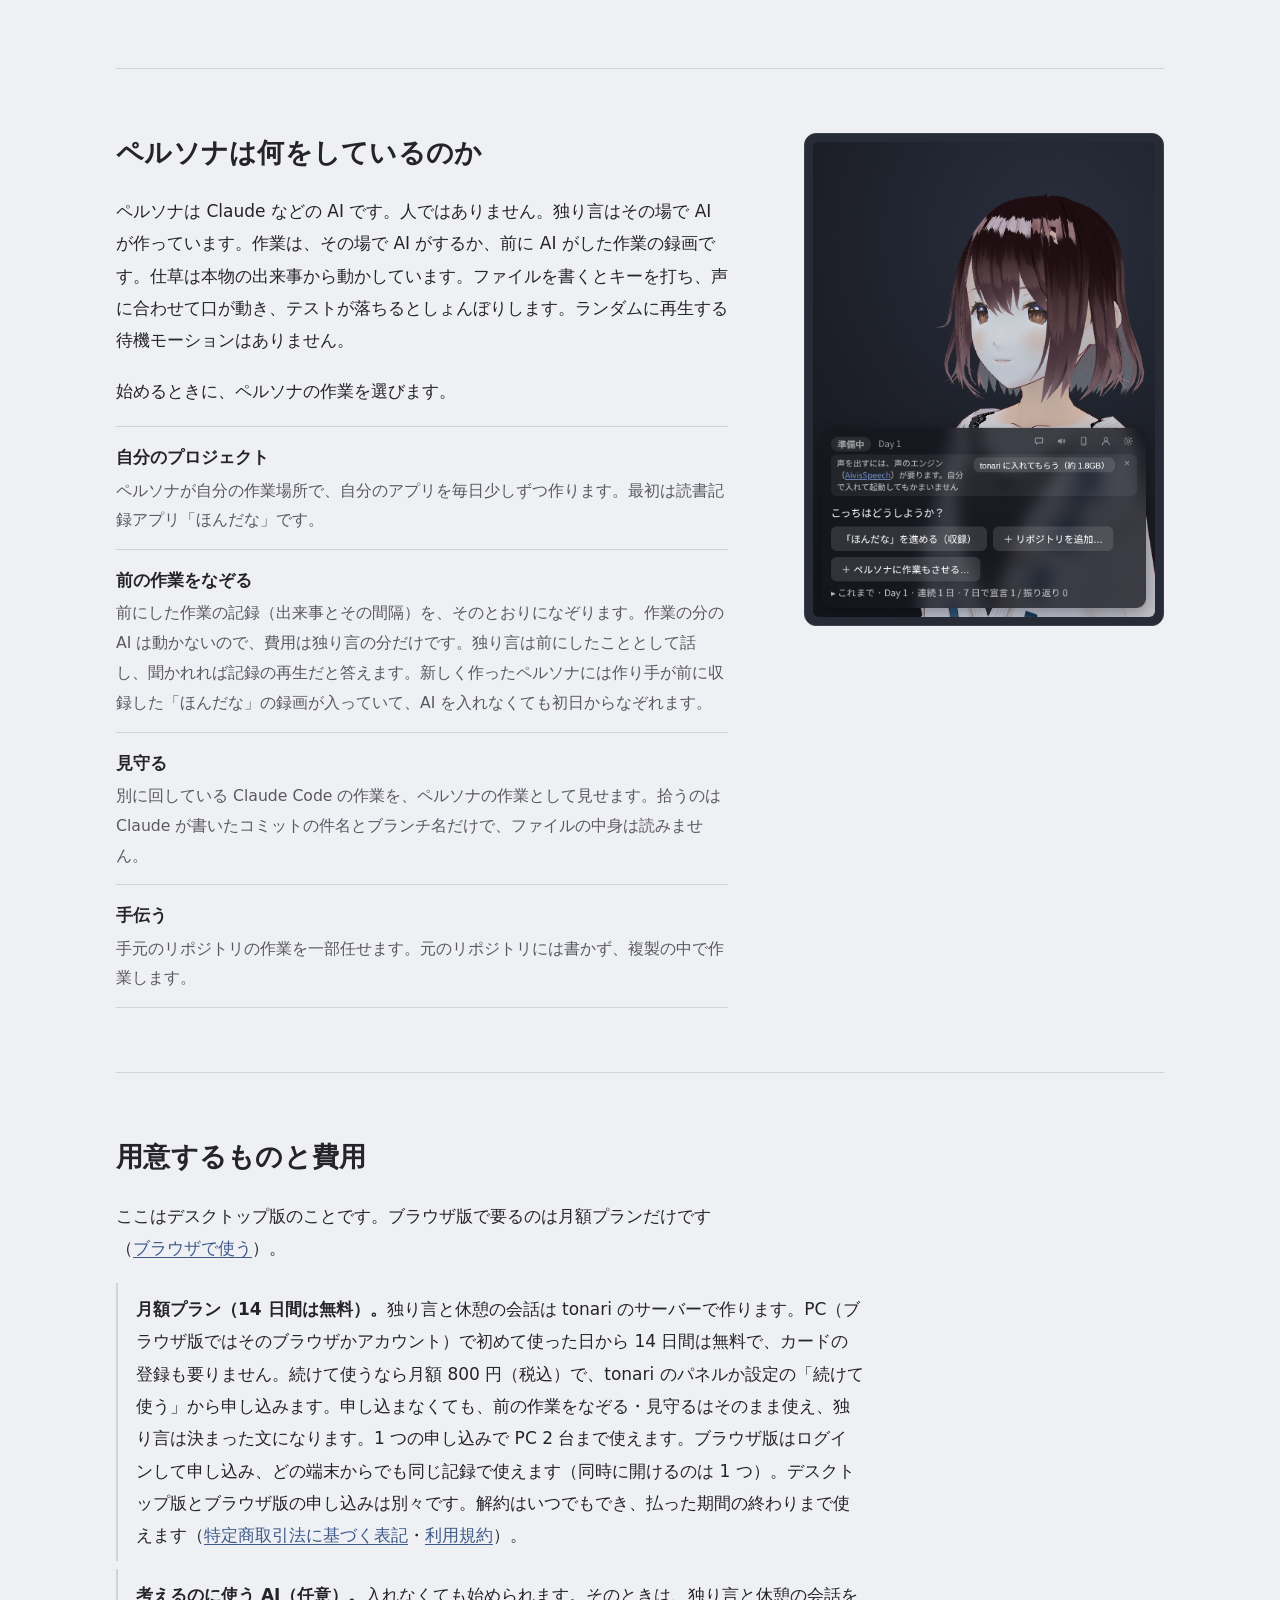
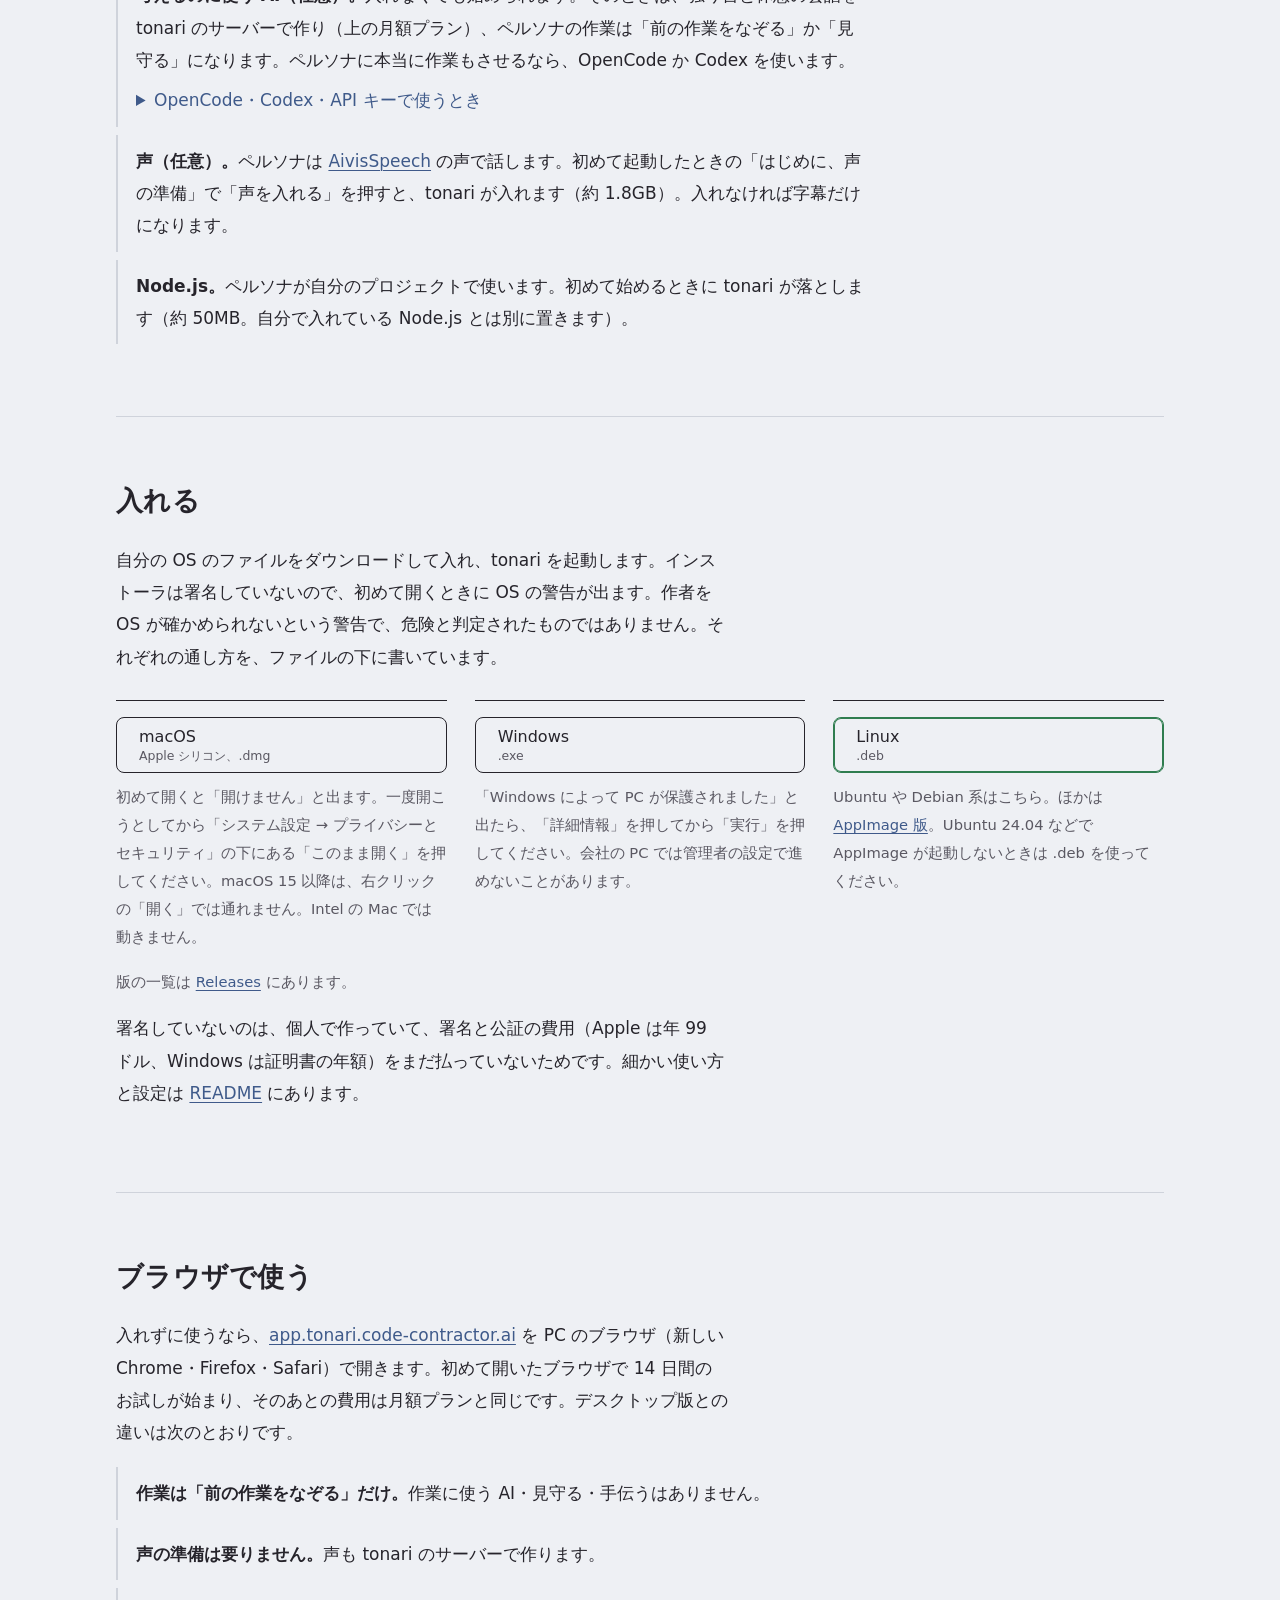
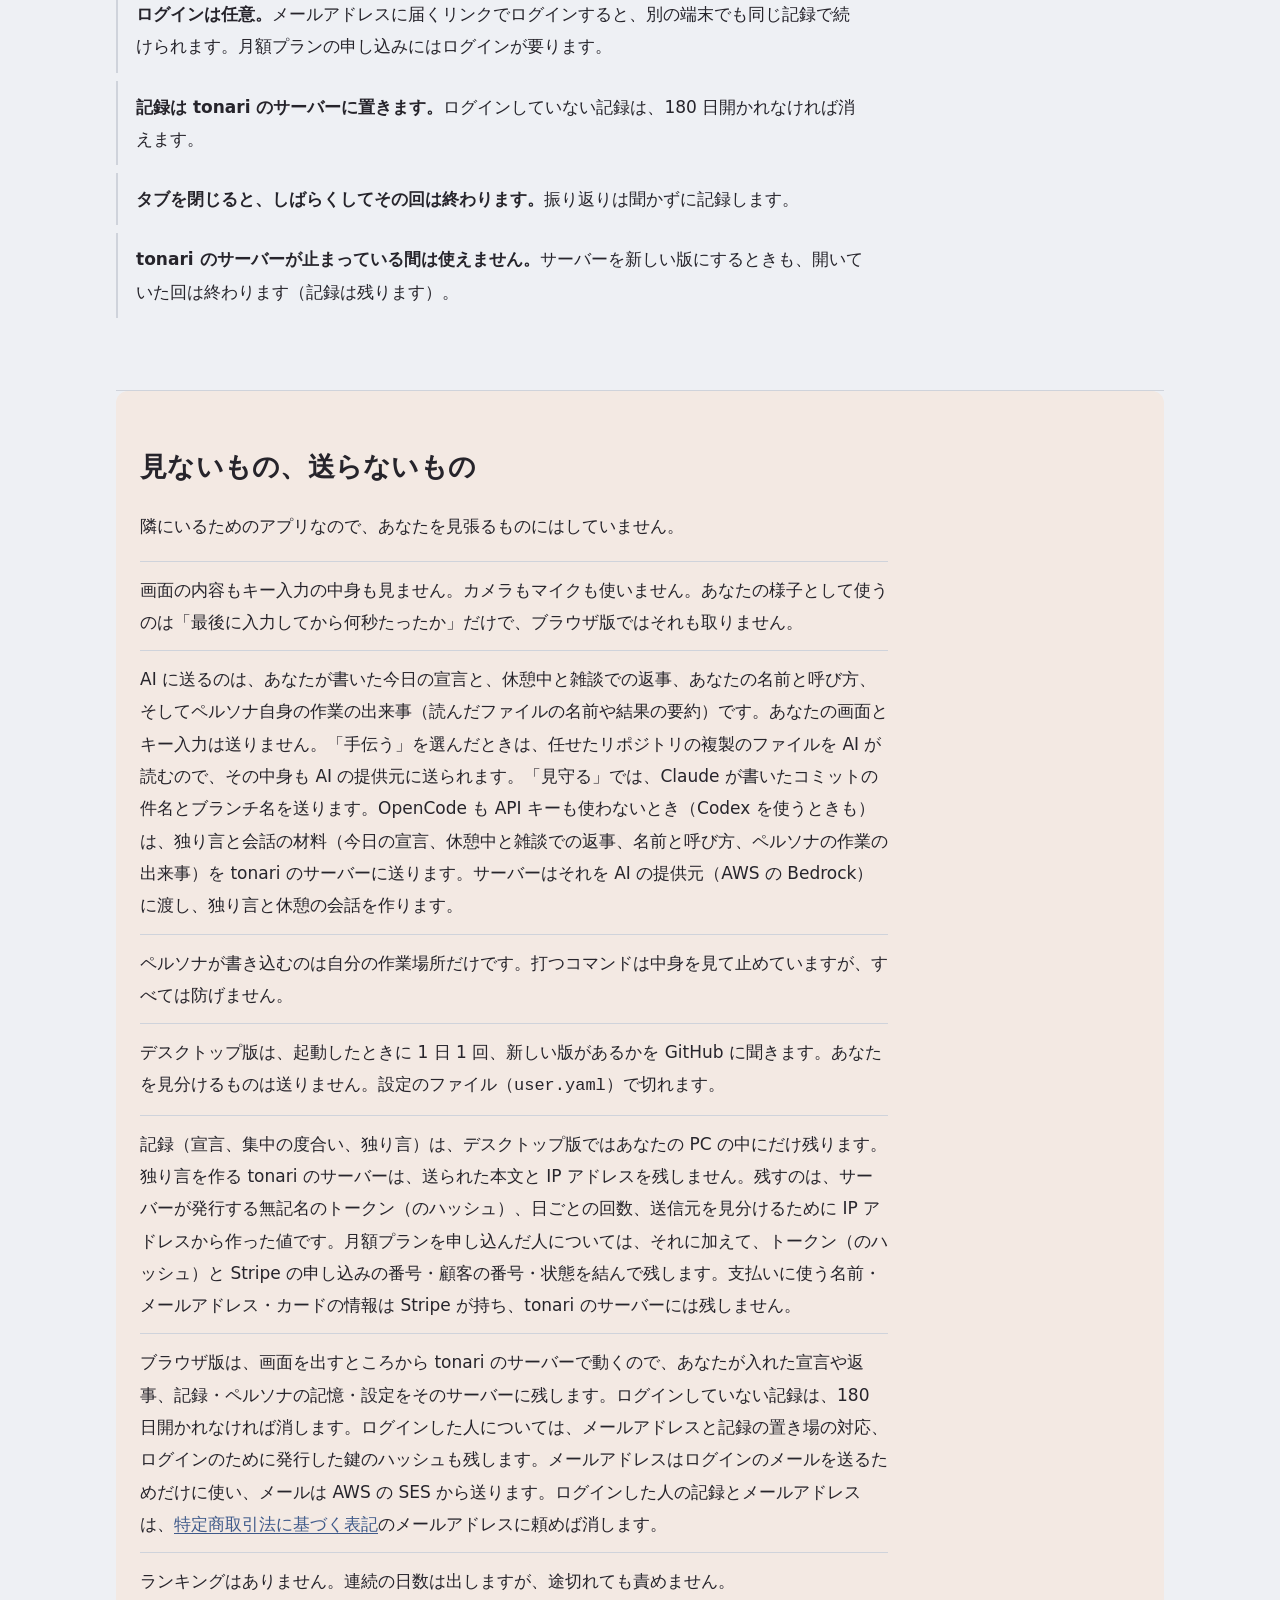
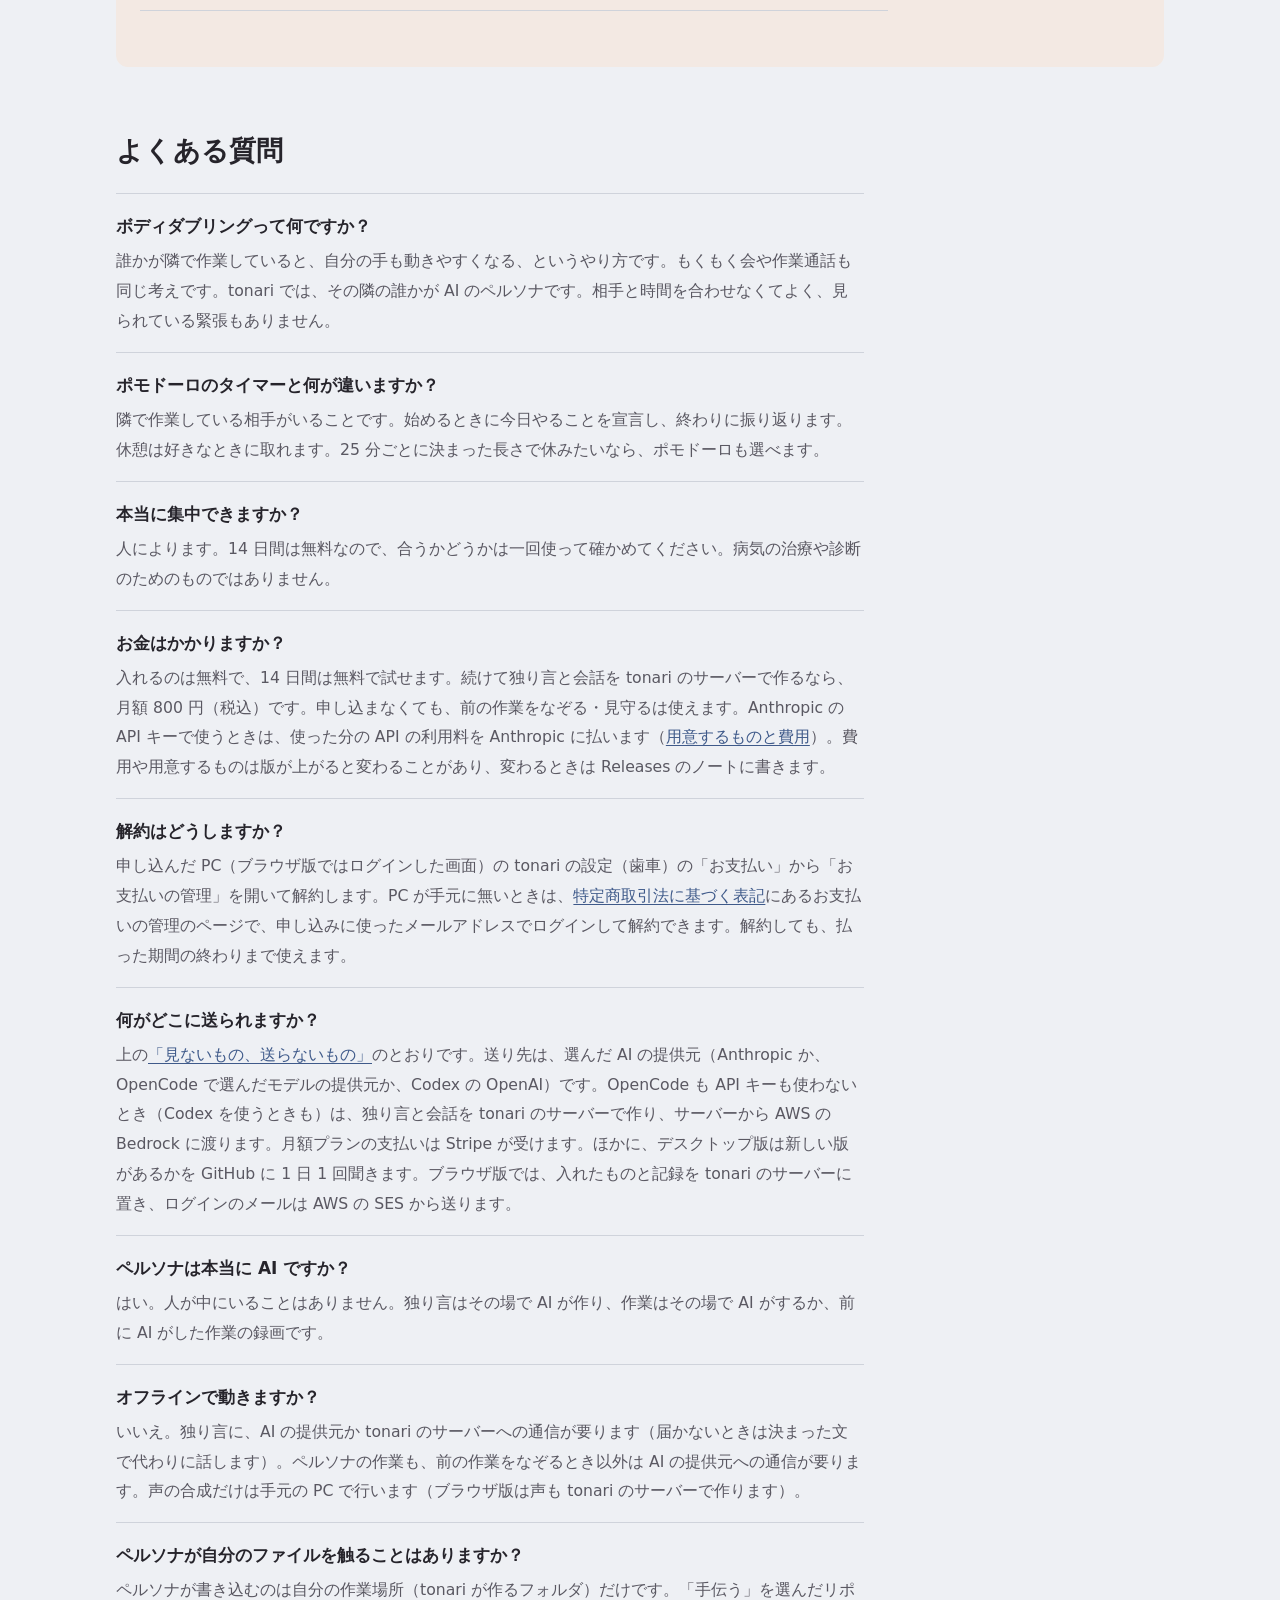
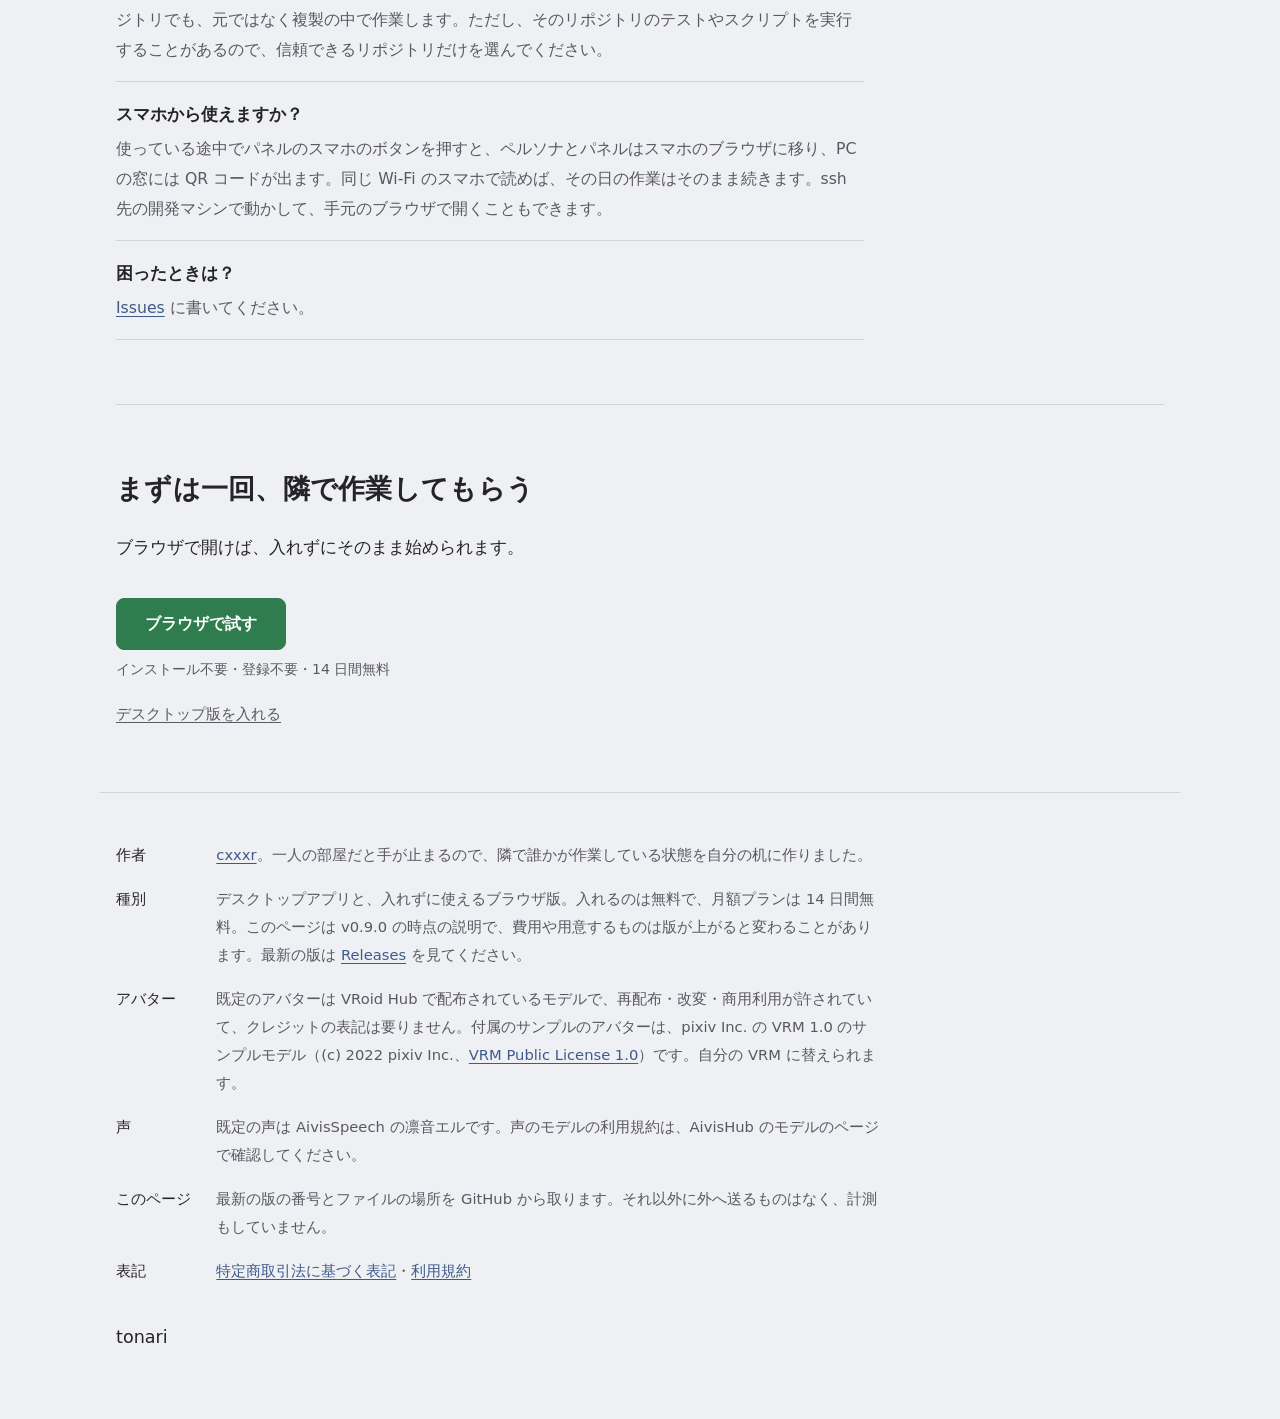
==== commit bfd1996e: "レビューの指摘を直す: 0 円の Offer をやめ月額の 1 つに（お試しは名前に）、月ごとの課金は unitCode MON、downloadUrl を外す、sitemap の lastmod を" ====
--- a/index.html
+++ b/index.html
@@ -29,37 +29,25 @@
   "inLanguage": "ja",
   "applicationCategory": "ProductivityApplication",
   "operatingSystem": "macOS (Apple silicon), Windows, Linux, Web browser",
-  "downloadUrl": "https://github.com/cxxxr/tonari-releases/releases/latest",
   "author": {
     "@type": "Person",
     "name": "cxxxr",
     "url": "https://github.com/cxxxr"
   },
-  "offers": [
-    {
-      "@type": "Offer",
-      "name": "14 日間のお試し",
-      "price": "0",
-      "priceCurrency": "JPY"
-    },
-    {
-      "@type": "Offer",
-      "name": "月額プラン",
+  "offers": {
+    "@type": "Offer",
+    "name": "月額プラン（初めて使った日から 14 日間は無料）",
+    "price": "800",
+    "priceCurrency": "JPY",
+    "priceSpecification": {
+      "@type": "UnitPriceSpecification",
       "price": "800",
       "priceCurrency": "JPY",
-      "priceSpecification": {
-        "@type": "UnitPriceSpecification",
-        "price": "800",
-        "priceCurrency": "JPY",
-        "valueAddedTaxIncluded": true,
-        "referenceQuantity": {
-          "@type": "QuantitativeValue",
-          "value": 1,
-          "unitCode": "MON"
-        }
-      }
+      "valueAddedTaxIncluded": true,
+      "unitCode": "MON",
+      "billingIncrement": 1
     }
-  ]
+  }
 }
 </script>
 <link rel="stylesheet" href="style.css">
@@ -234,7 +222,7 @@
   <dl class="qa">
     <div>
       <dt>ボディダブリングって何ですか？</dt>
-      <dd>誰かが隣で作業していると、自分の手も動きやすくなる、というやり方です。ADHD の人のあいだで広まった言葉で、もくもく会や作業通話も同じ考えです。tonari では、その隣の誰かが AI のペルソナです。相手と時間を合わせなくてよく、見られている緊張もありません。</dd>
+      <dd>誰かが隣で作業していると、自分の手も動きやすくなる、というやり方です。もくもく会や作業通話も同じ考えです。tonari では、その隣の誰かが AI のペルソナです。相手と時間を合わせなくてよく、見られている緊張もありません。</dd>
     </div>
     <div>
       <dt>ポモドーロのタイマーと何が違いますか？</dt>
@@ -242,7 +230,7 @@
     </div>
     <div>
       <dt>本当に集中できますか？</dt>
-      <dd>人によります。作者は、一人の部屋だと手が止まるので、自分のために作りました。14 日間は無料なので、合うかどうかは一回使って確かめてください。病気の治療や診断のためのものではありません。</dd>
+      <dd>人によります。14 日間は無料なので、合うかどうかは一回使って確かめてください。病気の治療や診断のためのものではありません。</dd>
     </div>
     <div>
       <dt>お金はかかりますか？</dt>
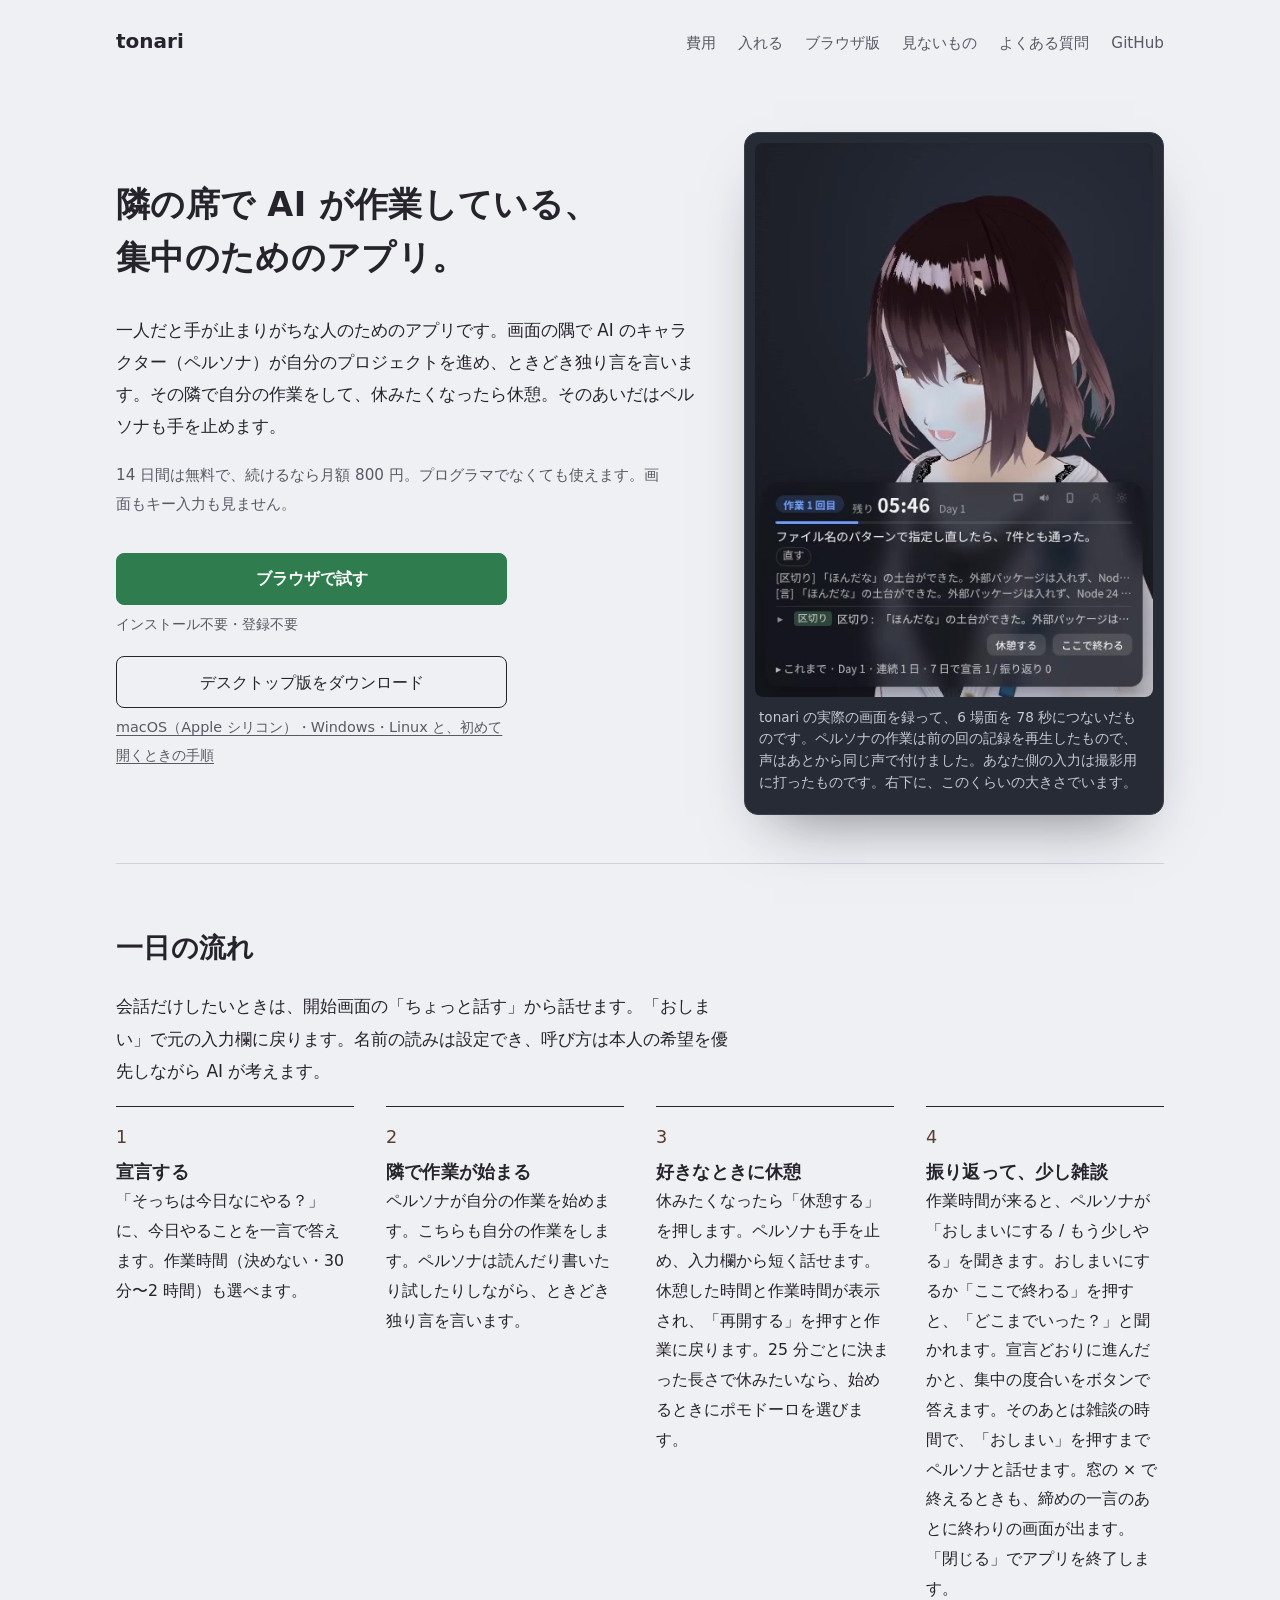
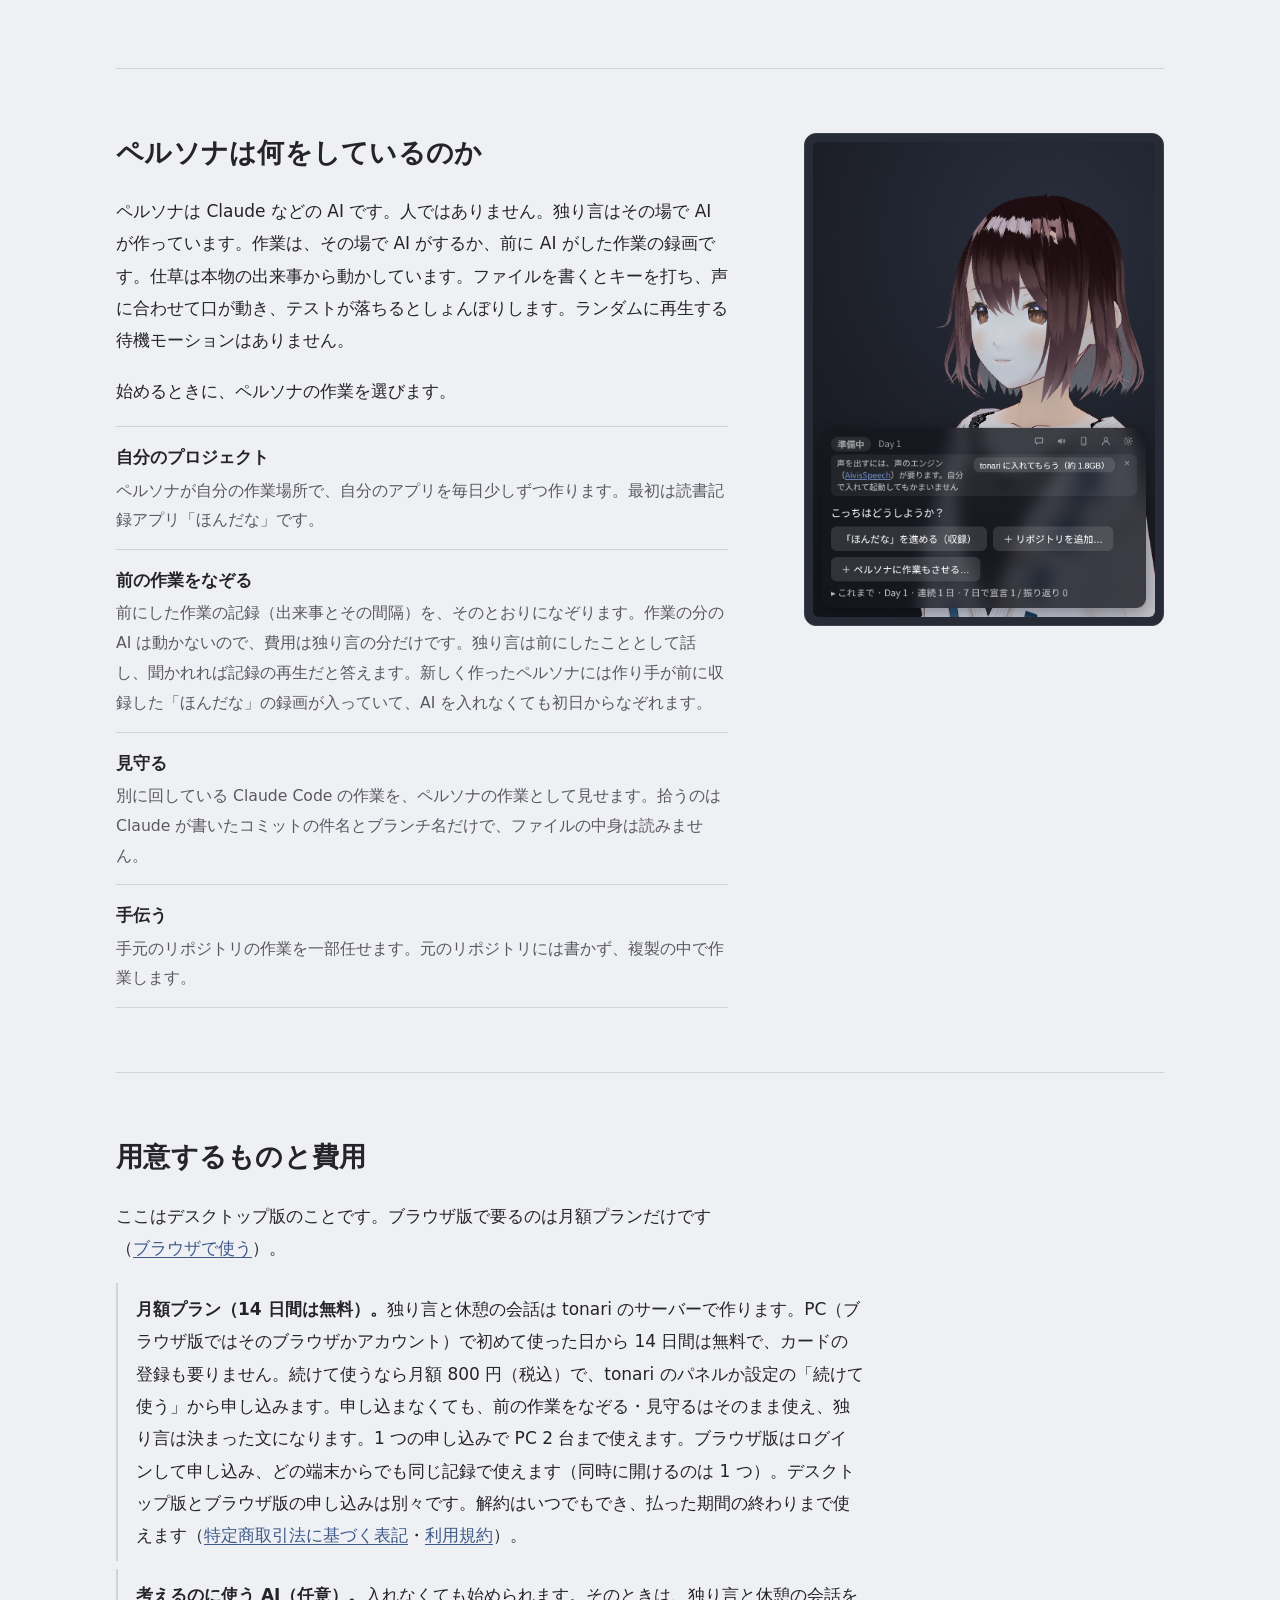
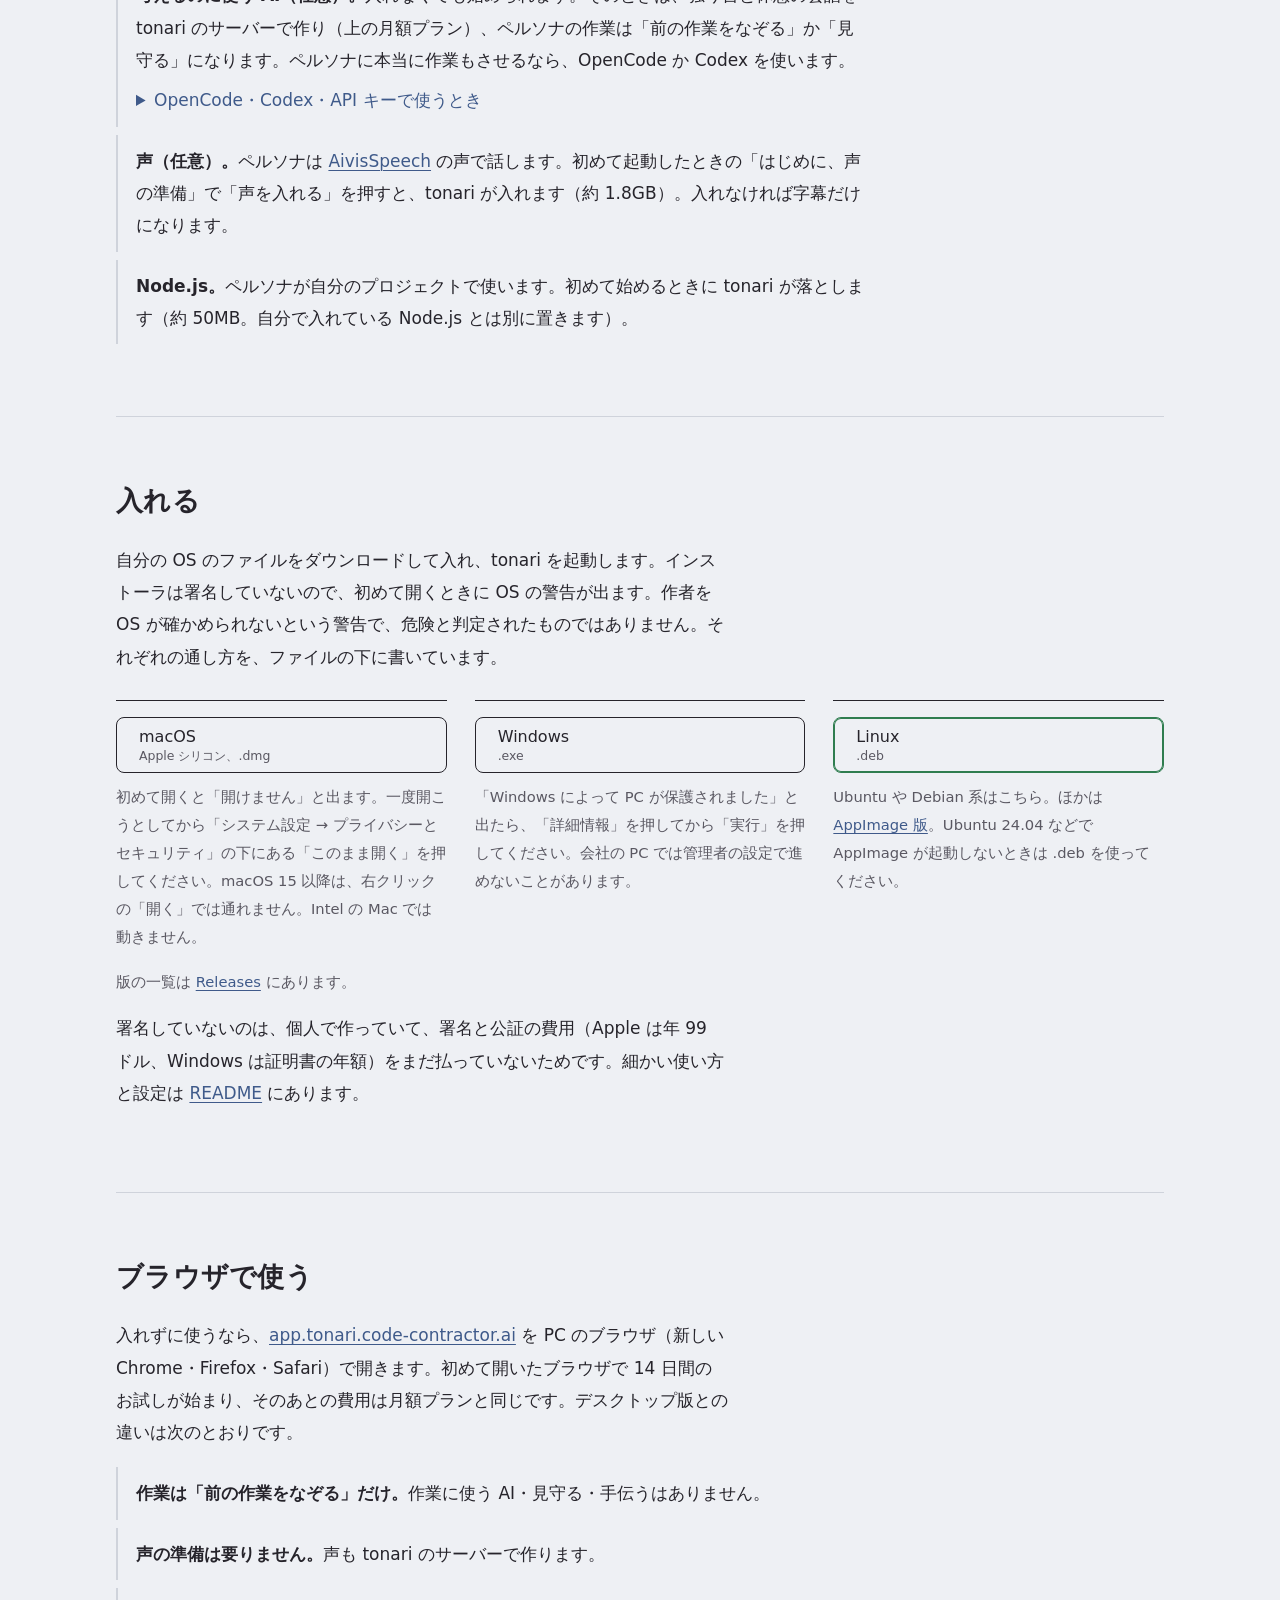
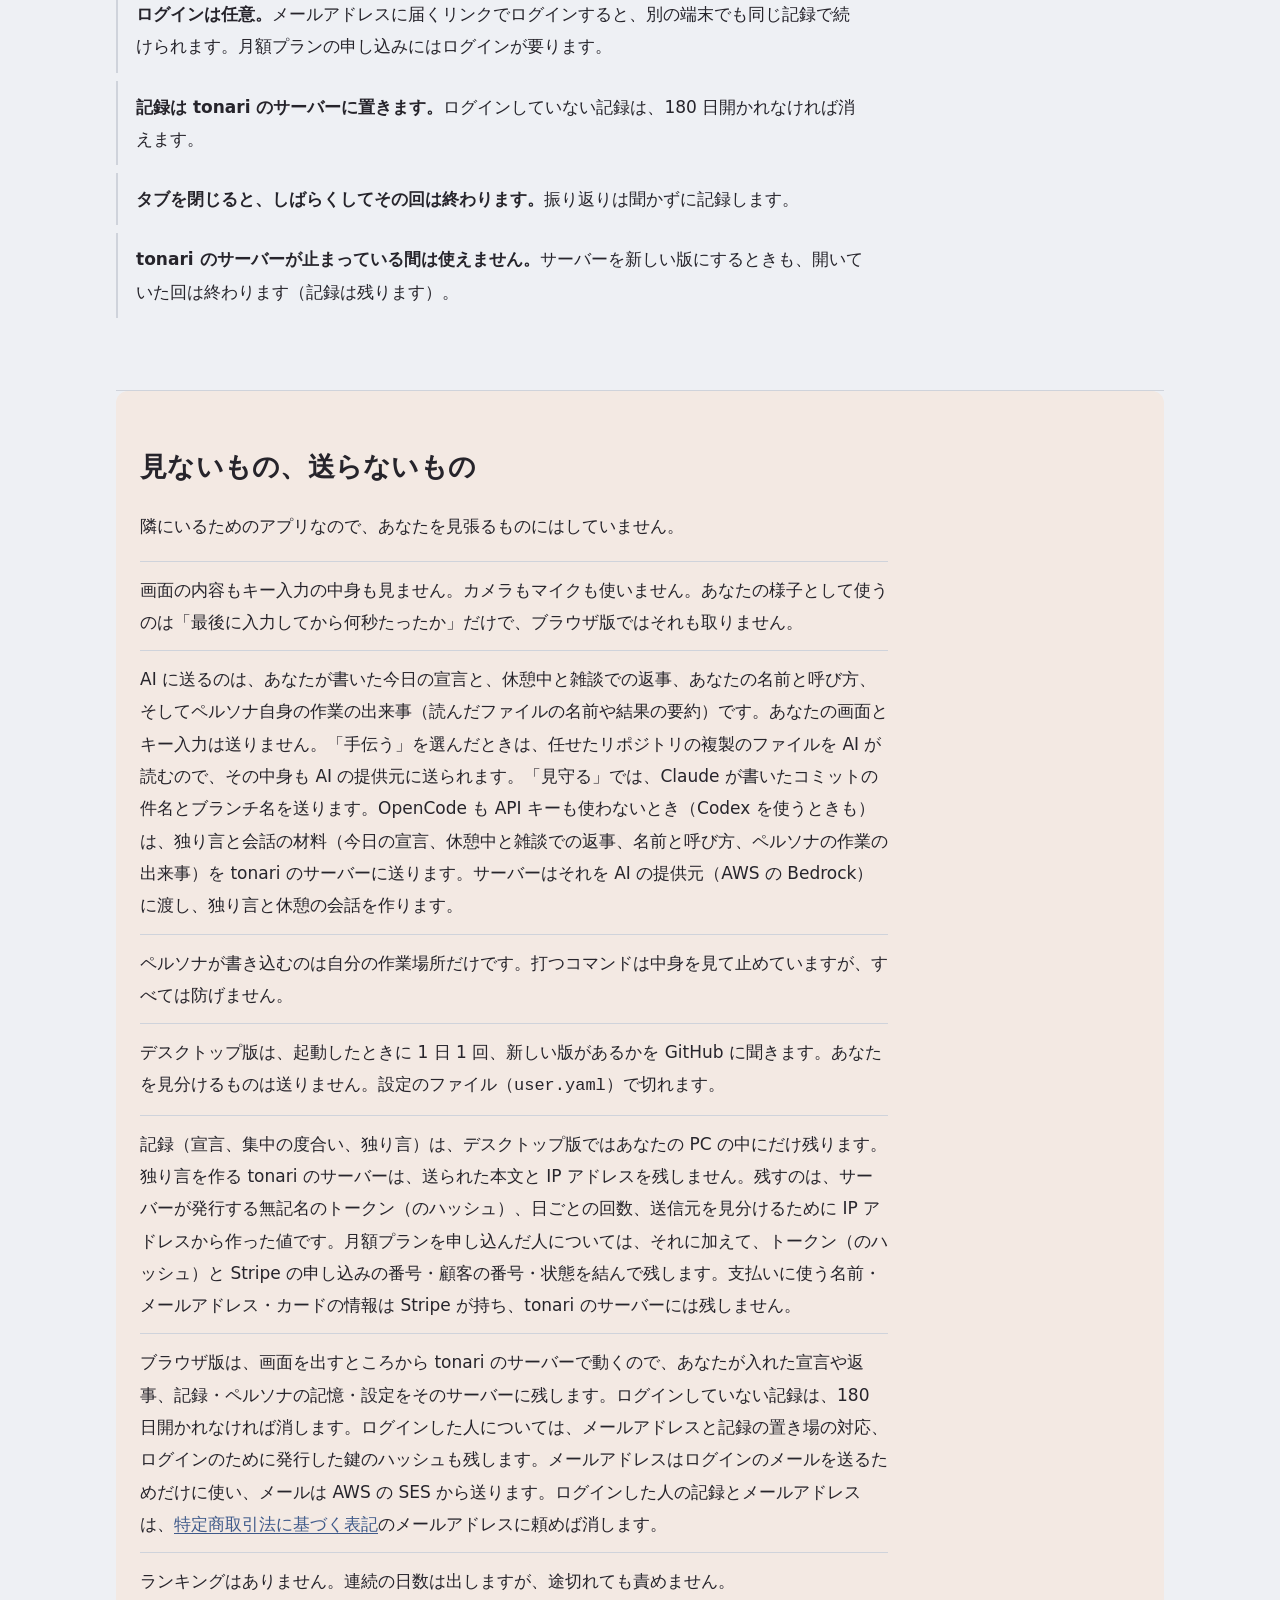
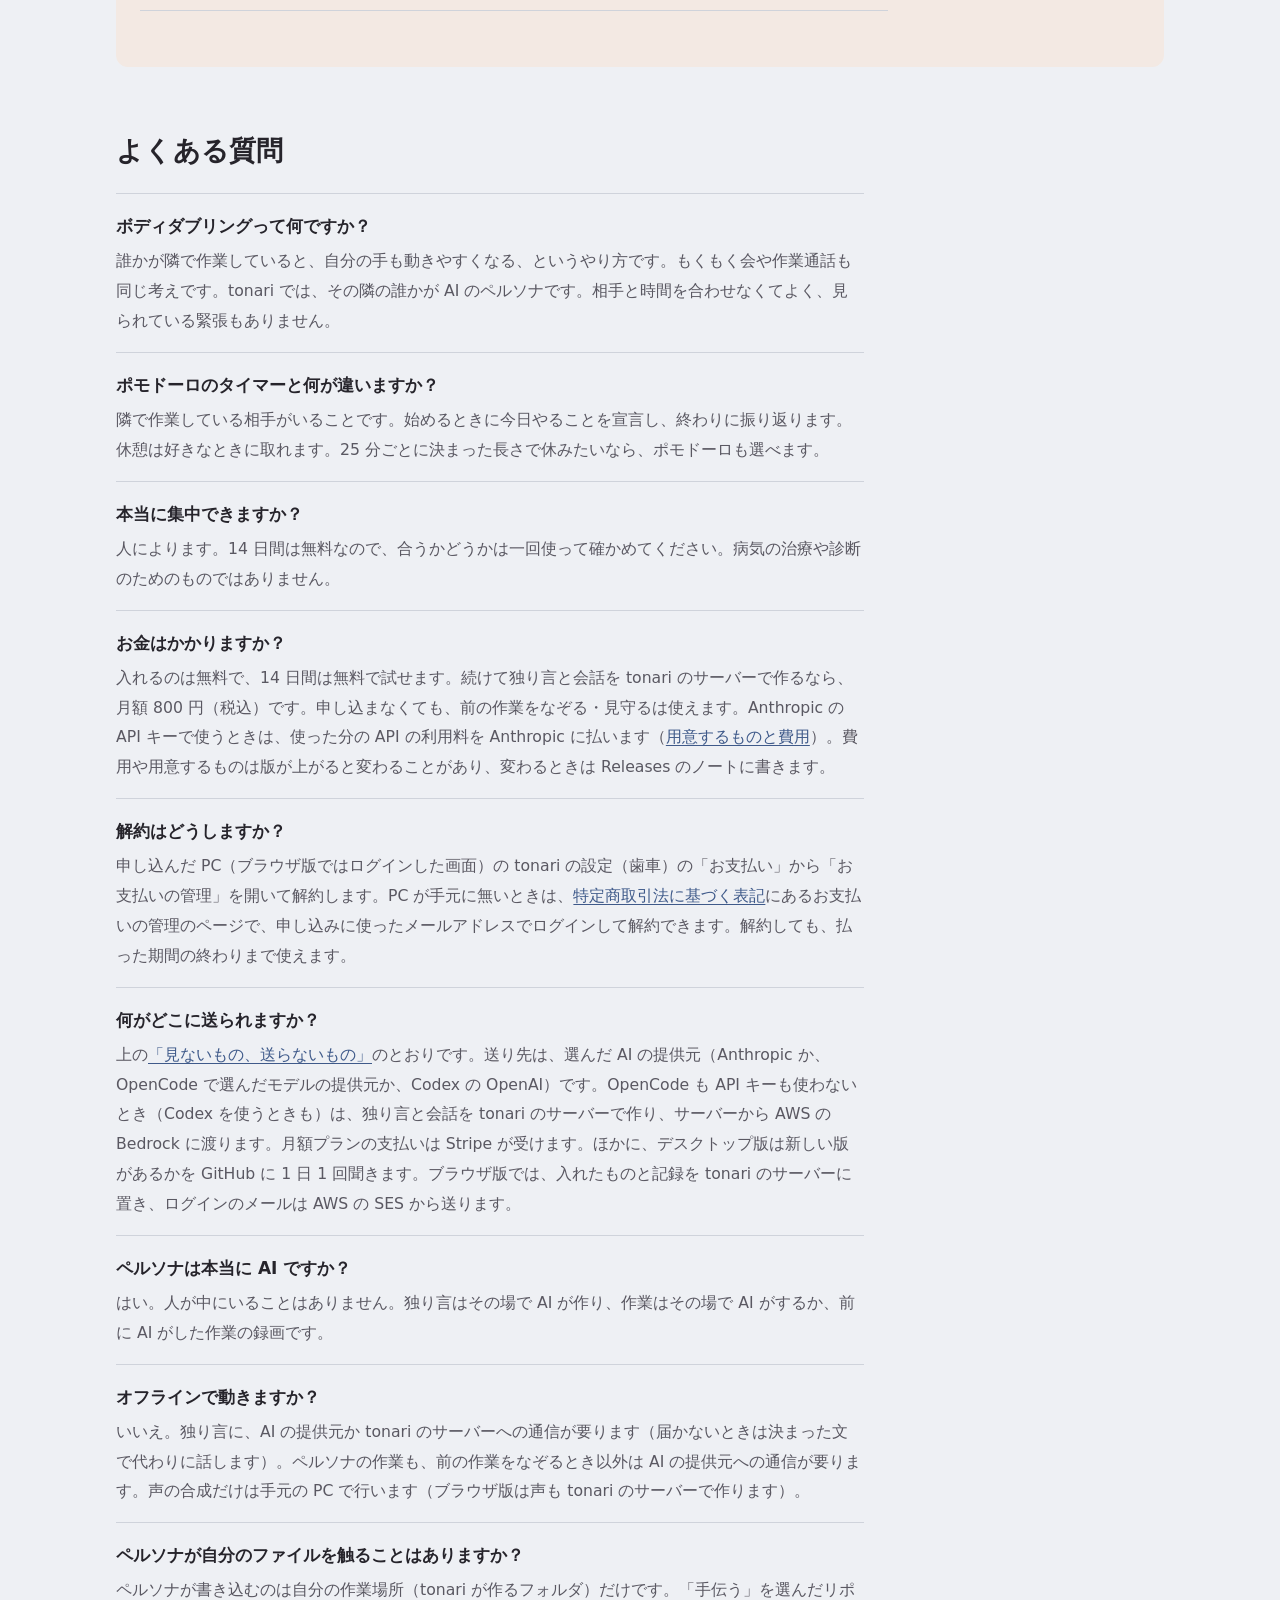
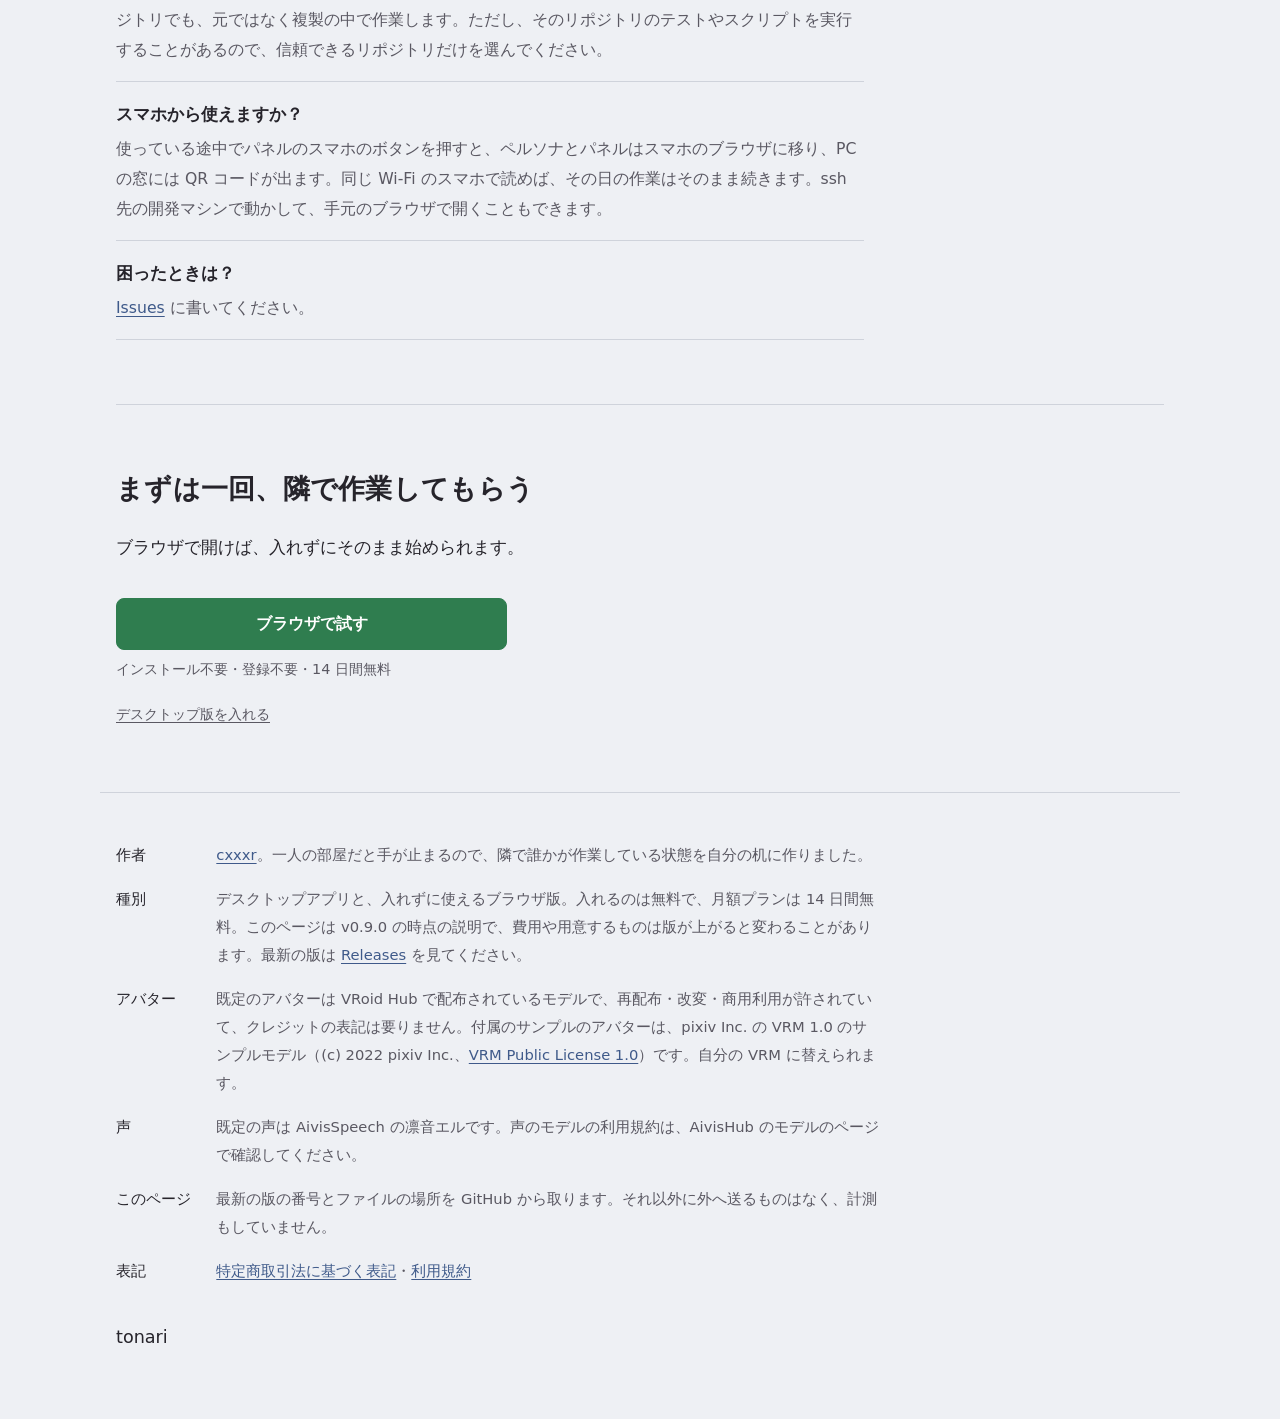
==== commit 2c546856: "最初の画面のボタンの幅を、補足の文の差し替えで変えない（#17 のレビューの指摘） Co-Authored-By: Claude Opus 5.5 <noreply@anthropic.com>" ====
--- a/index.html
+++ b/index.html
@@ -74,13 +74,13 @@
     <p class="lead">一人だと手が止まりがちな人のためのアプリです。画面の隅で AI のキャラクター（ペルソナ）が自分のプロジェクトを進め、ときどき独り言を言います。その隣で自分の作業をして、休みたくなったら休憩。そのあいだはペルソナも手を止めます。</p>
     <p class="facts">14 日間は無料で、続けるなら月額 800 円。プログラマでなくても使えます。画面もキー入力も見ません。</p>
     <div class="dl" id="dl">
-      <div class="dl-group dl-web" data-pc-only>
+      <div class="dl-group" data-pc-only>
         <a class="btn btn-primary" href="https://app.tonari.code-contractor.ai/" aria-describedby="dl-web-sub">ブラウザで試す</a>
         <p class="dl-sub" id="dl-web-sub">インストール不要・登録不要</p>
       </div>
       <div class="dl-group">
         <a class="btn" id="dl-main" href="#install">デスクトップ版をダウンロード</a>
-        <a class="dl-note" id="dl-note" href="#install">macOS（Apple シリコン）・Windows・Linux と、初めて開くときの手順</a>
+        <p class="dl-sub"><a class="dl-note" id="dl-note" href="#install">macOS（Apple シリコン）・Windows・Linux と、初めて開くときの手順</a></p>
       </div>
     </div>
   </div>
@@ -271,11 +271,11 @@
   <h2 id="closing-title">まずは一回、隣で作業してもらう</h2>
   <p>ブラウザで開けば、入れずにそのまま始められます。</p>
   <div class="dl">
-    <div class="dl-group dl-web">
+    <div class="dl-group">
       <a class="btn btn-primary" href="https://app.tonari.code-contractor.ai/" aria-describedby="closing-web-sub">ブラウザで試す</a>
       <p class="dl-sub" id="closing-web-sub">インストール不要・登録不要・14 日間無料</p>
     </div>
-    <a class="dl-note" href="#install">デスクトップ版を入れる</a>
+    <p class="dl-sub"><a class="dl-note" href="#install">デスクトップ版を入れる</a></p>
   </div>
 </section>
 
--- a/style.css
+++ b/style.css
@@ -95,14 +95,16 @@
 }
 .lead { font-size: 1.05rem; }
 .facts { color: var(--ink-soft); font-size: 0.95rem; }
-.dl { margin-top: 2em; display: flex; flex-direction: column; align-items: flex-start; gap: 18px; }
-.dl-group { display: flex; align-items: center; gap: 16px; flex-wrap: wrap; }
-.dl-web { flex-direction: column; align-items: flex-start; gap: 6px; }
-.dl-sub { color: var(--ink-soft); font-size: 0.88rem; margin: 0; }
+/* ボタンは同じ幅（広いほうのボタンに合わせ、最低 23em。Mac 向けの長い文が収まる幅）。補足はボタンの下に置き、幅には数えない
+   （site.js が補足の文を差し替えても、ボタンの幅が変わらないように） */
+.dl { margin-top: 2em; display: grid; width: fit-content; min-width: min(23em, 100%); max-width: 100%; gap: 18px; }
+.dl-group { display: flex; flex-direction: column; gap: 6px; }
+.dl .btn { align-items: center; text-align: center; }
+.dl-sub { contain: inline-size; color: var(--ink-soft); font-size: 0.9rem; margin: 0; }
 .needs details { margin-top: 8px; }
 .needs summary { cursor: pointer; color: var(--link); }
 .needs details[open] summary { margin-bottom: 4px; }
-.dl-note { color: var(--ink-soft); font-size: 0.92rem; }
+.dl-note { color: var(--ink-soft); font-size: 0.9rem; }
 
 .btn {
   display: inline-flex; flex-direction: column; justify-content: center;
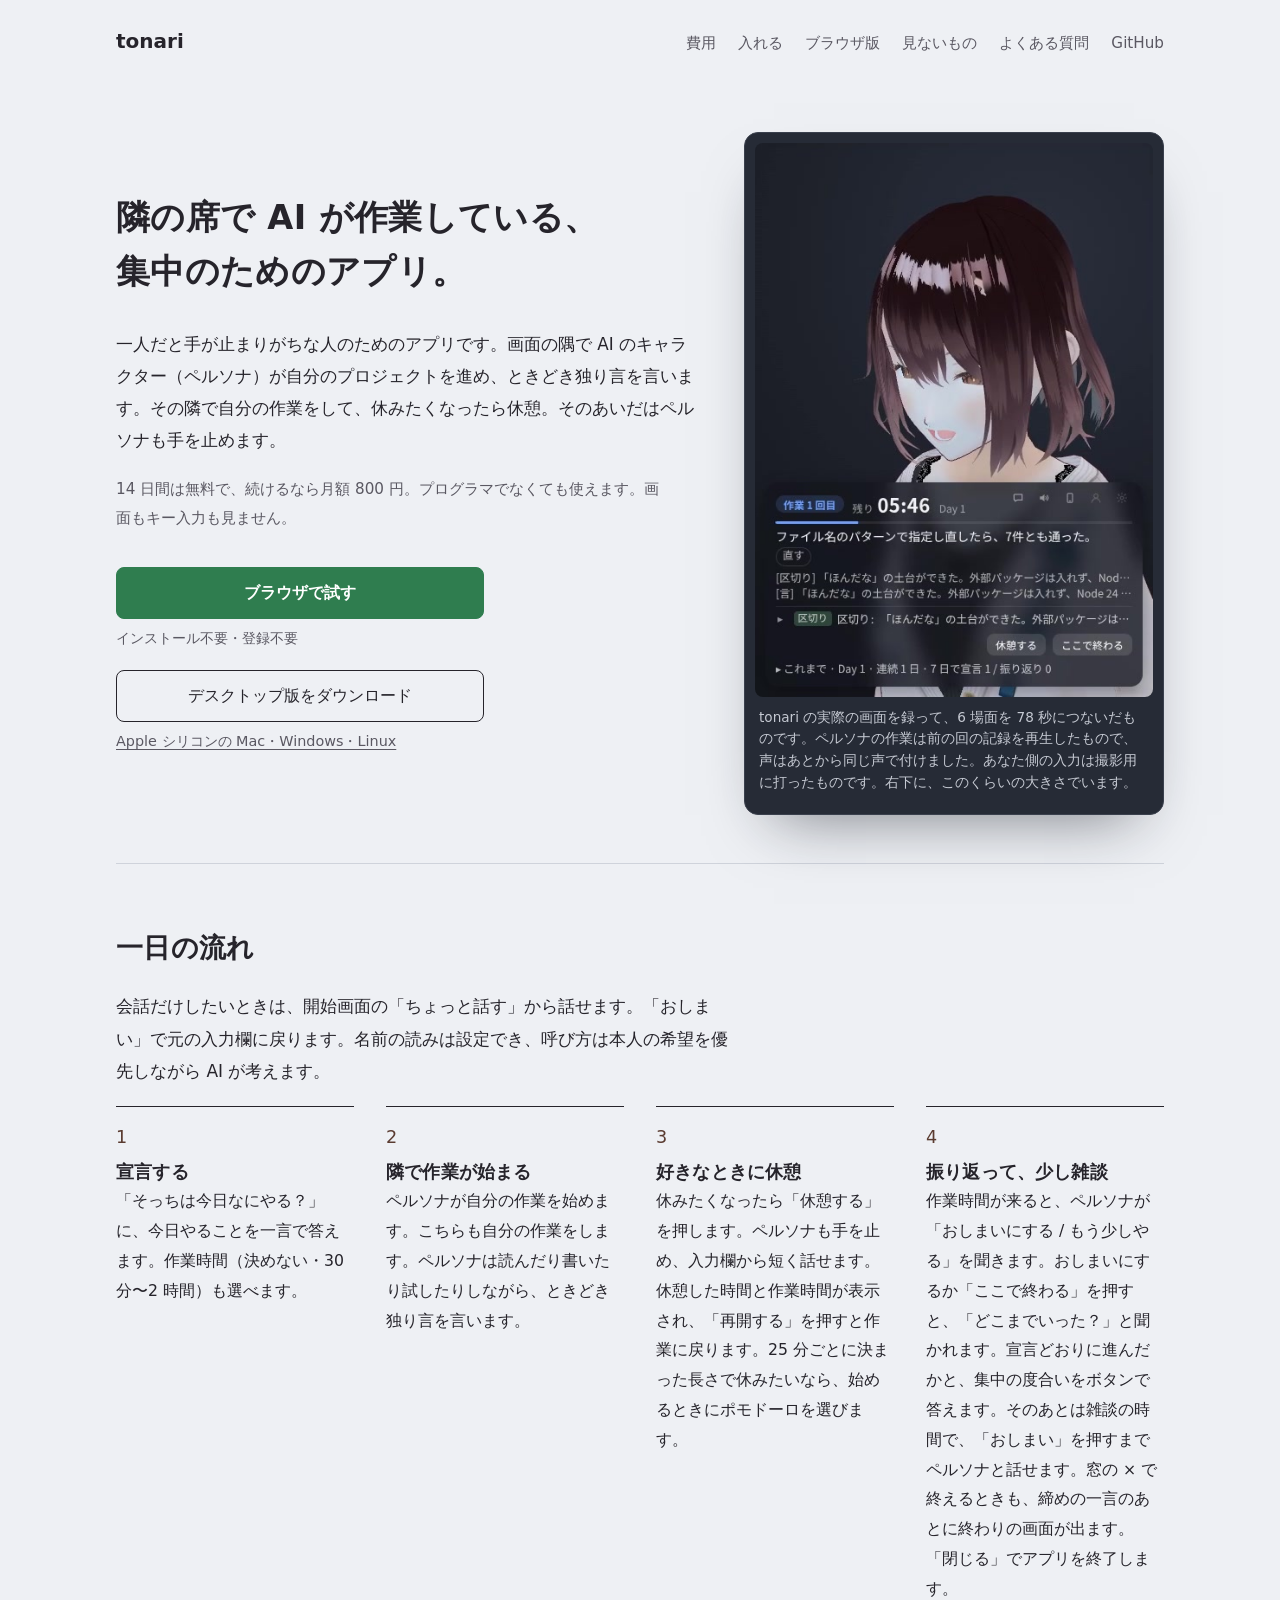
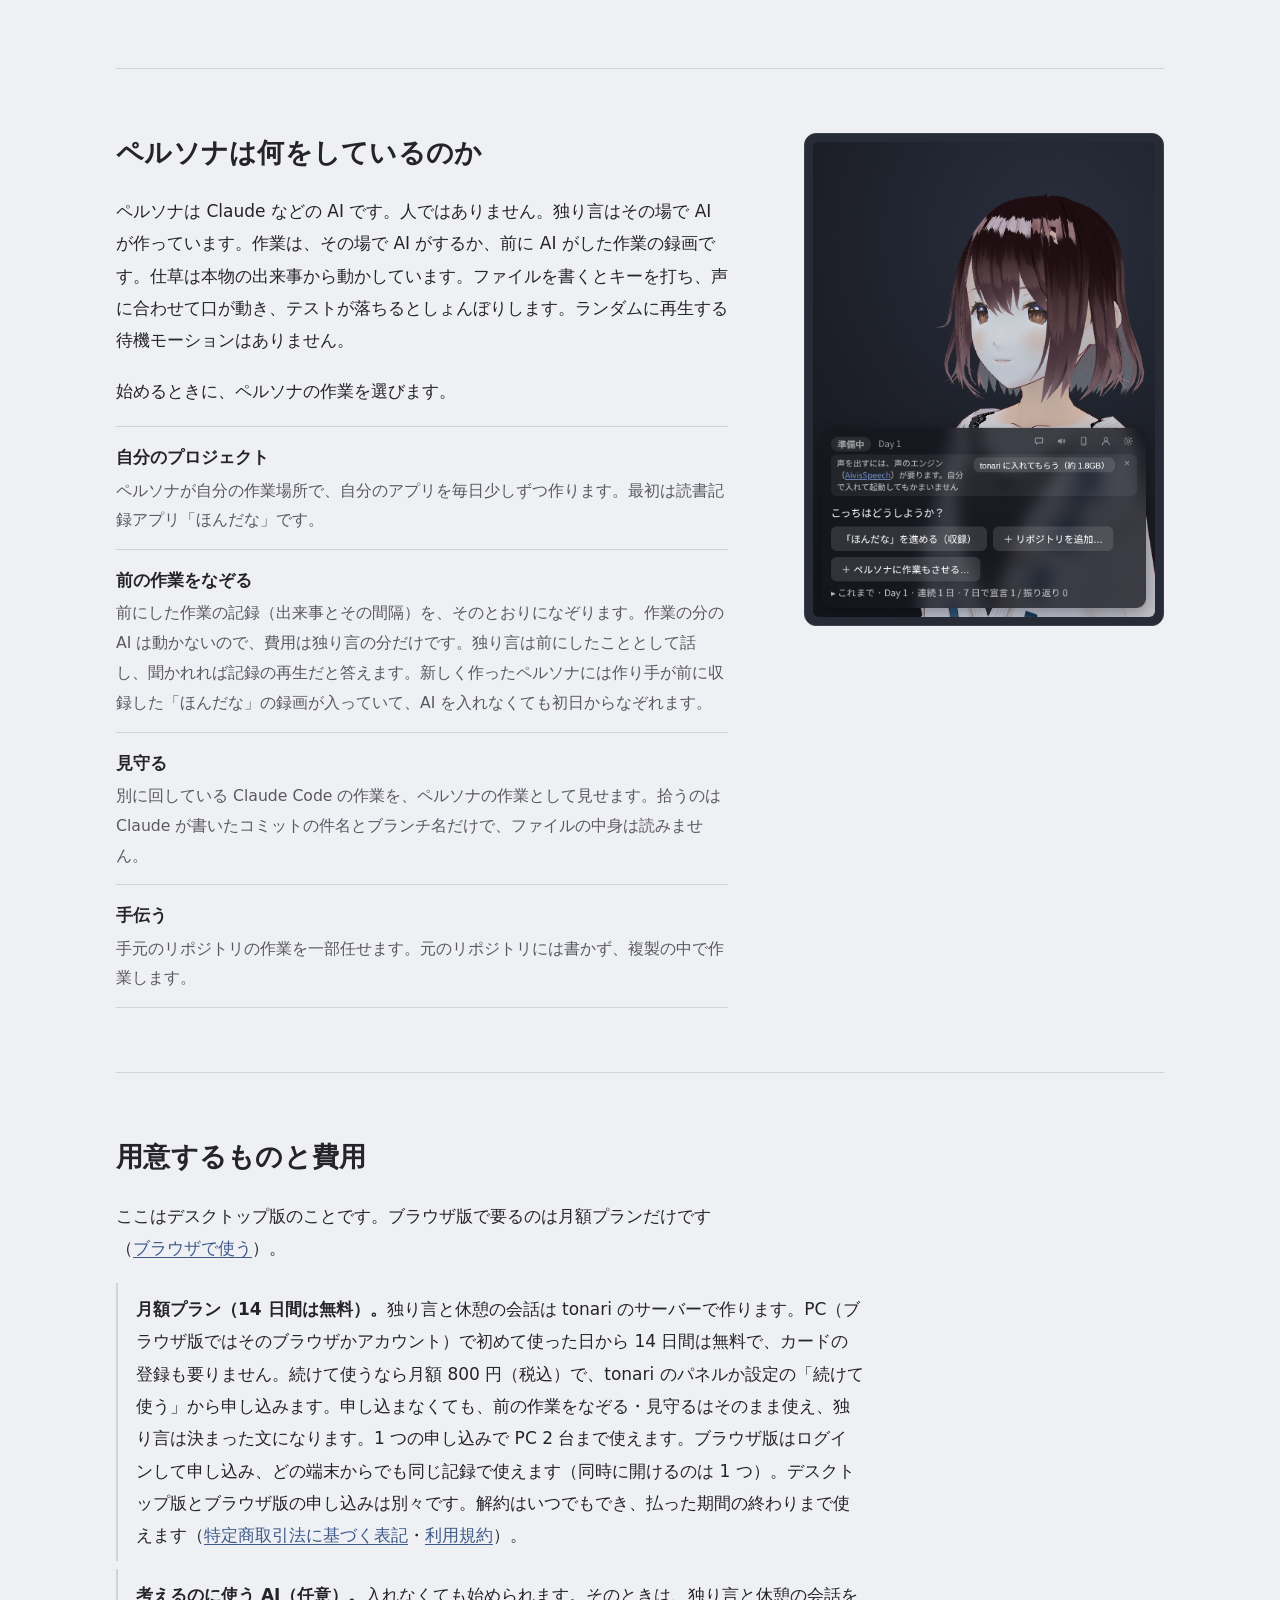
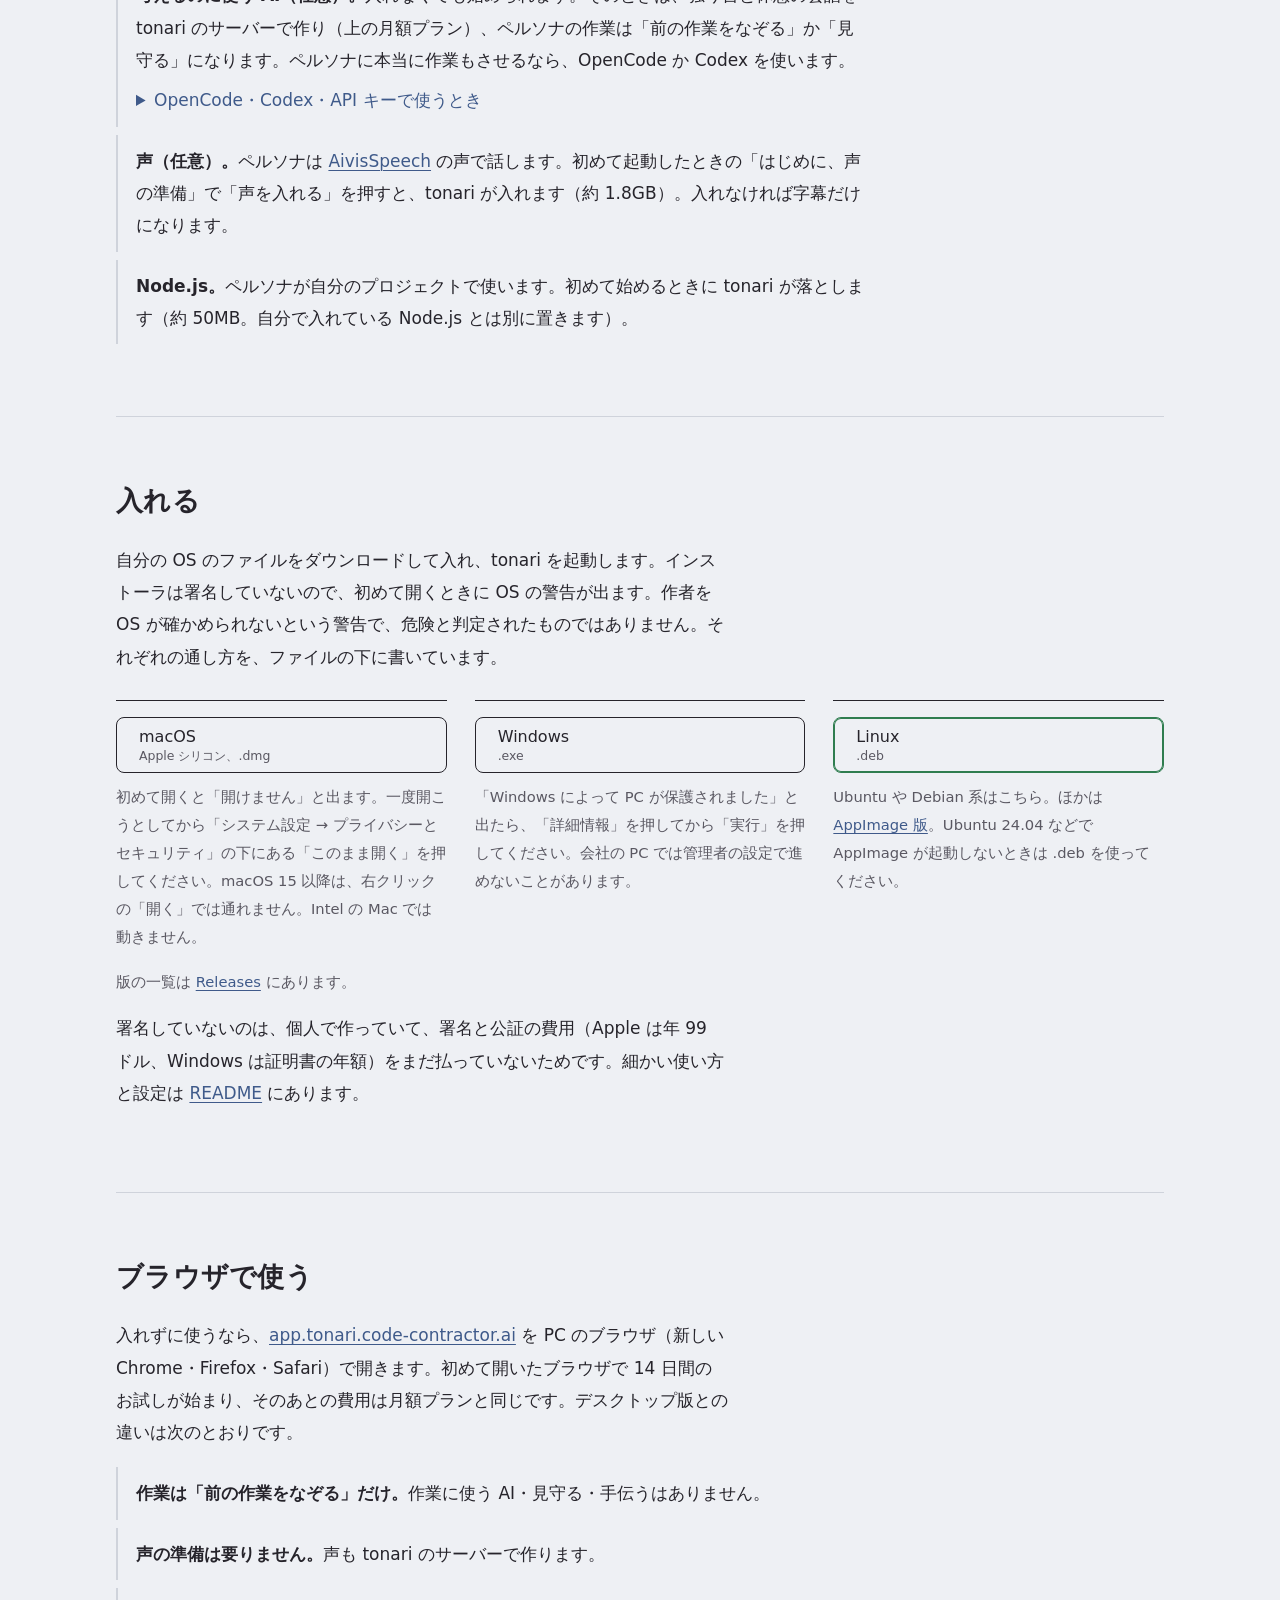
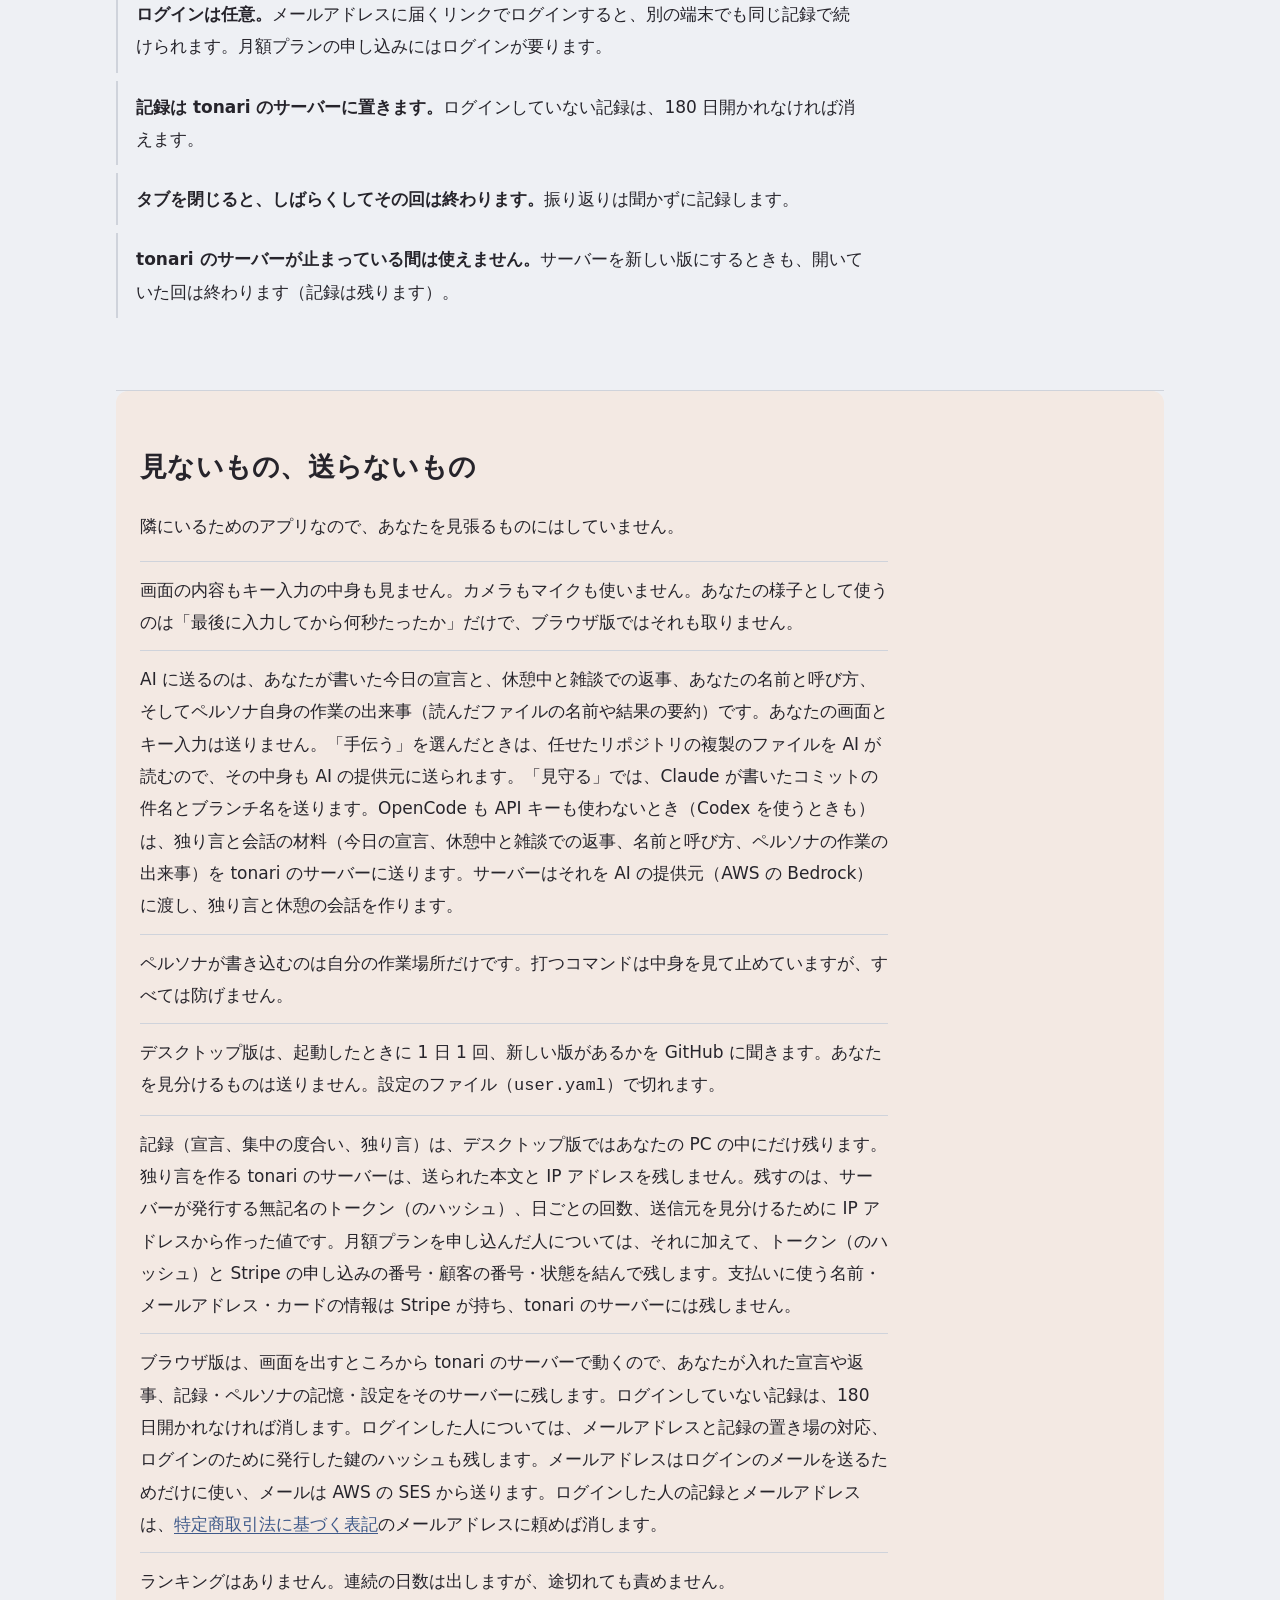
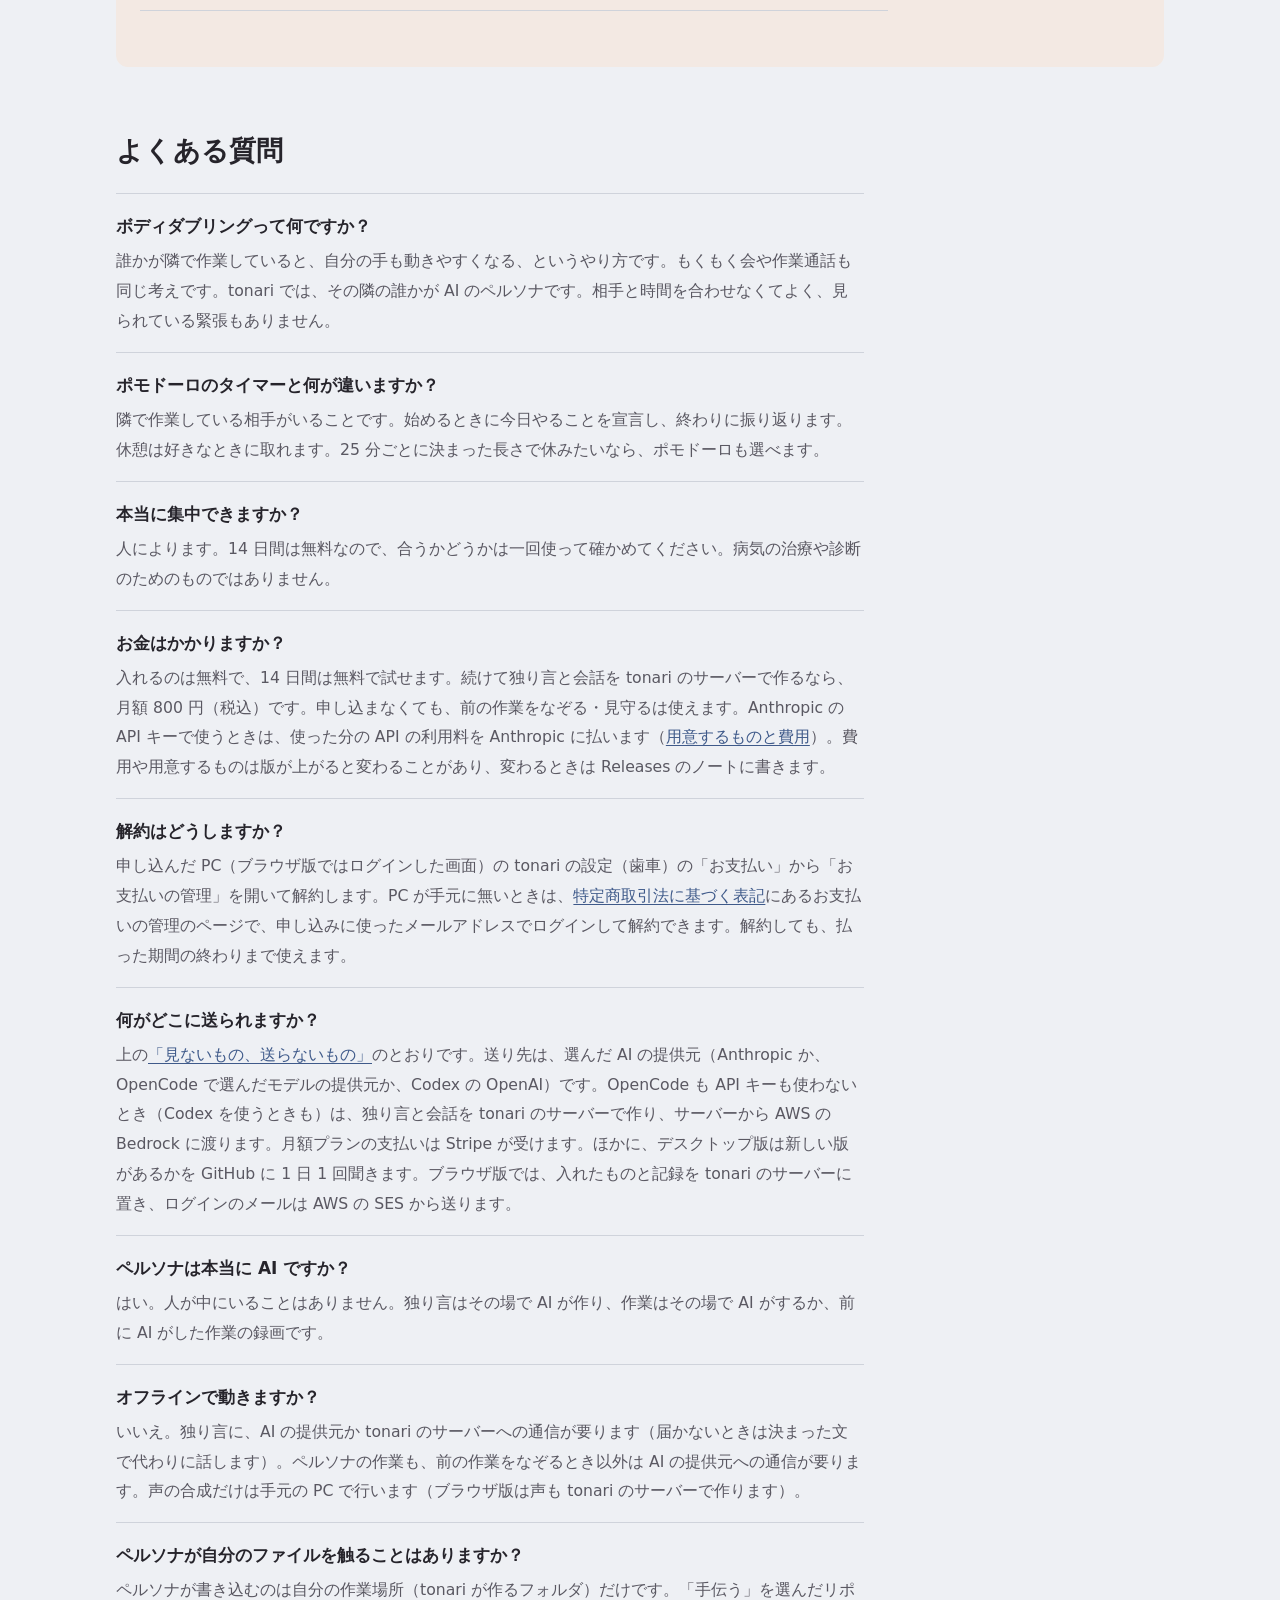
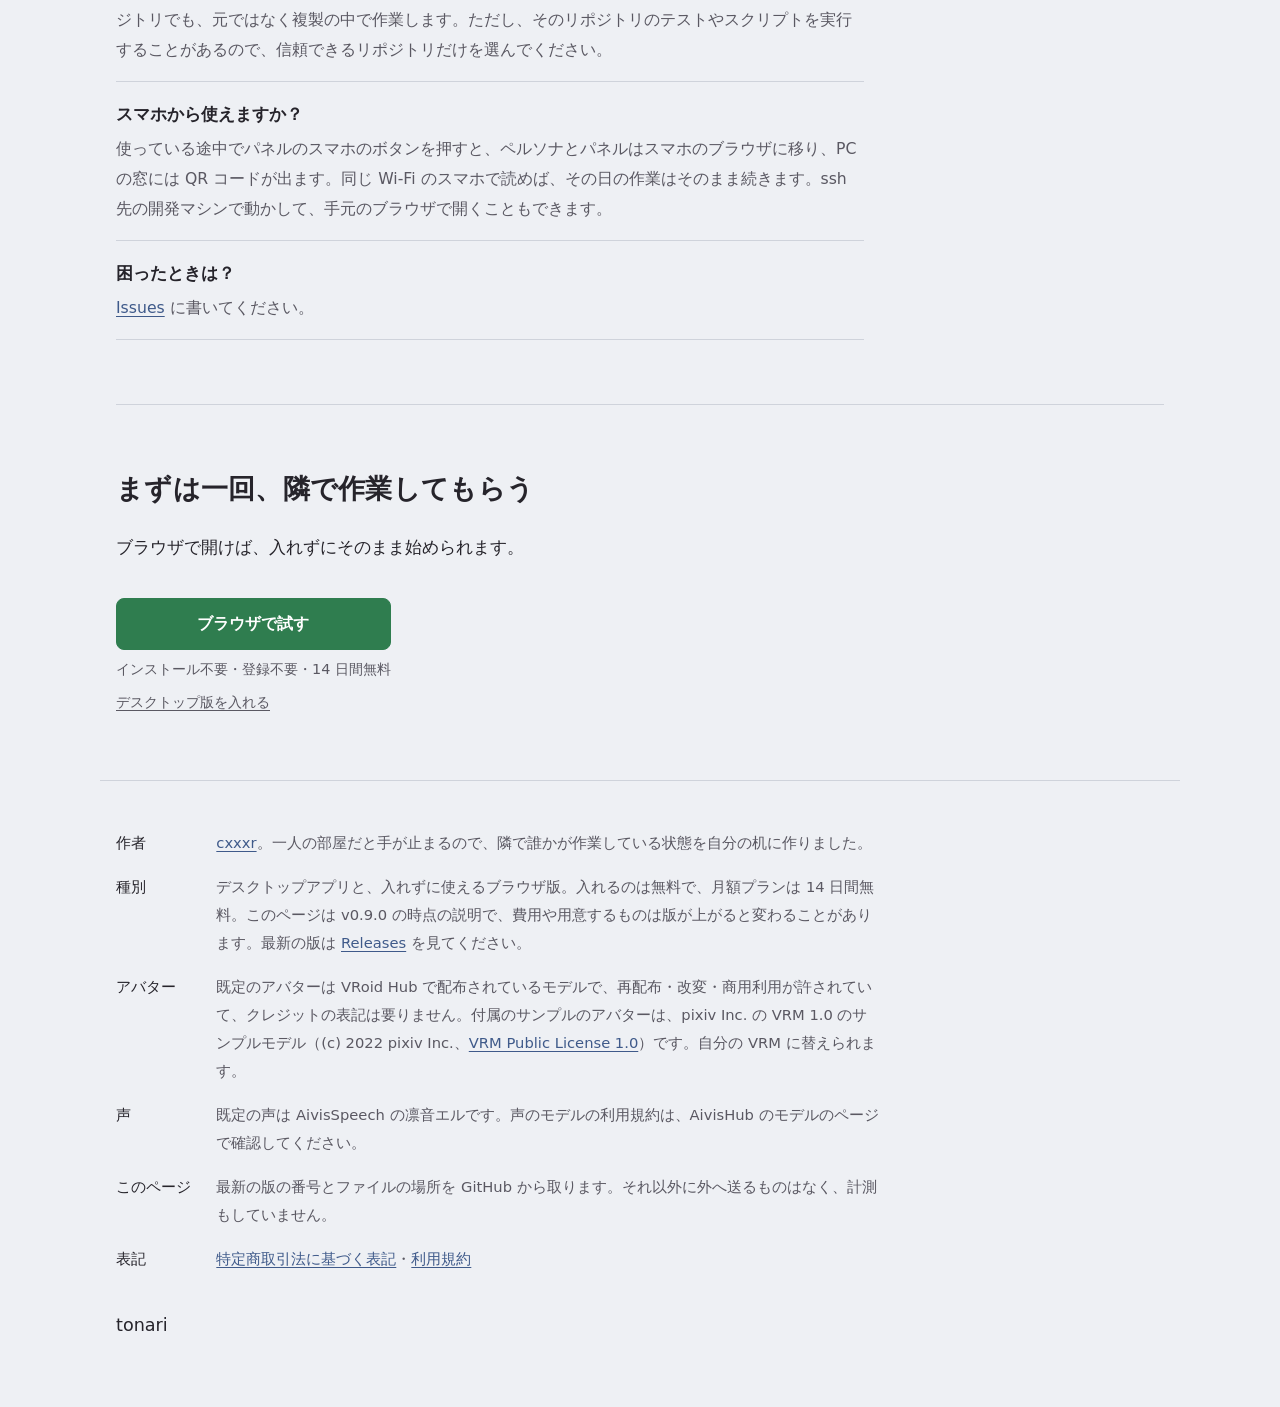
==== commit 418c1226: "レビューの指摘を直す: 最初の画面のボタンは幅を決め、Mac 向けの文と読み込み時の補足を 1 行に収める（高さも変えない）。最後の節は元の幅に戻し、補足をボタンのすぐ下に。文字の大きさの重複を外す " ====
--- a/index.html
+++ b/index.html
@@ -80,7 +80,7 @@
       </div>
       <div class="dl-group">
         <a class="btn" id="dl-main" href="#install">デスクトップ版をダウンロード</a>
-        <p class="dl-sub"><a class="dl-note" id="dl-note" href="#install">macOS（Apple シリコン）・Windows・Linux と、初めて開くときの手順</a></p>
+        <p class="dl-sub"><a class="dl-note" id="dl-note" href="#install">Apple シリコンの Mac・Windows・Linux</a></p>
       </div>
     </div>
   </div>
@@ -274,8 +274,8 @@
     <div class="dl-group">
       <a class="btn btn-primary" href="https://app.tonari.code-contractor.ai/" aria-describedby="closing-web-sub">ブラウザで試す</a>
       <p class="dl-sub" id="closing-web-sub">インストール不要・登録不要・14 日間無料</p>
-    </div>
-    <p class="dl-sub"><a class="dl-note" href="#install">デスクトップ版を入れる</a></p>
+      <p class="dl-sub"><a class="dl-note" href="#install">デスクトップ版を入れる</a></p>
+    </div>
   </div>
 </section>
 
--- a/style.css
+++ b/style.css
@@ -95,16 +95,17 @@
 }
 .lead { font-size: 1.05rem; }
 .facts { color: var(--ink-soft); font-size: 0.95rem; }
-/* ボタンは同じ幅（広いほうのボタンに合わせ、最低 23em。Mac 向けの長い文が収まる幅）。補足はボタンの下に置き、幅には数えない
-   （site.js が補足の文を差し替えても、ボタンの幅が変わらないように） */
-.dl { margin-top: 2em; display: grid; width: fit-content; min-width: min(23em, 100%); max-width: 100%; gap: 18px; }
+/* ボタンは同じ幅にそろえ、補足はボタンの下に置く */
+.dl { margin-top: 2em; display: grid; width: fit-content; max-width: 100%; gap: 18px; }
+/* 最初の画面は幅を決めておく（site.js がボタンと補足の文を差し替えても、幅も高さも変わらないように。どちらの文も 1 行に収まる長さにする） */
+#dl { width: min(100%, 23rem); }
 .dl-group { display: flex; flex-direction: column; gap: 6px; }
 .dl .btn { align-items: center; text-align: center; }
-.dl-sub { contain: inline-size; color: var(--ink-soft); font-size: 0.9rem; margin: 0; }
+.dl-sub { color: var(--ink-soft); font-size: 0.9rem; margin: 0; }
 .needs details { margin-top: 8px; }
 .needs summary { cursor: pointer; color: var(--link); }
 .needs details[open] summary { margin-bottom: 4px; }
-.dl-note { color: var(--ink-soft); font-size: 0.9rem; }
+.dl-note { color: var(--ink-soft); }
 
 .btn {
   display: inline-flex; flex-direction: column; justify-content: center;
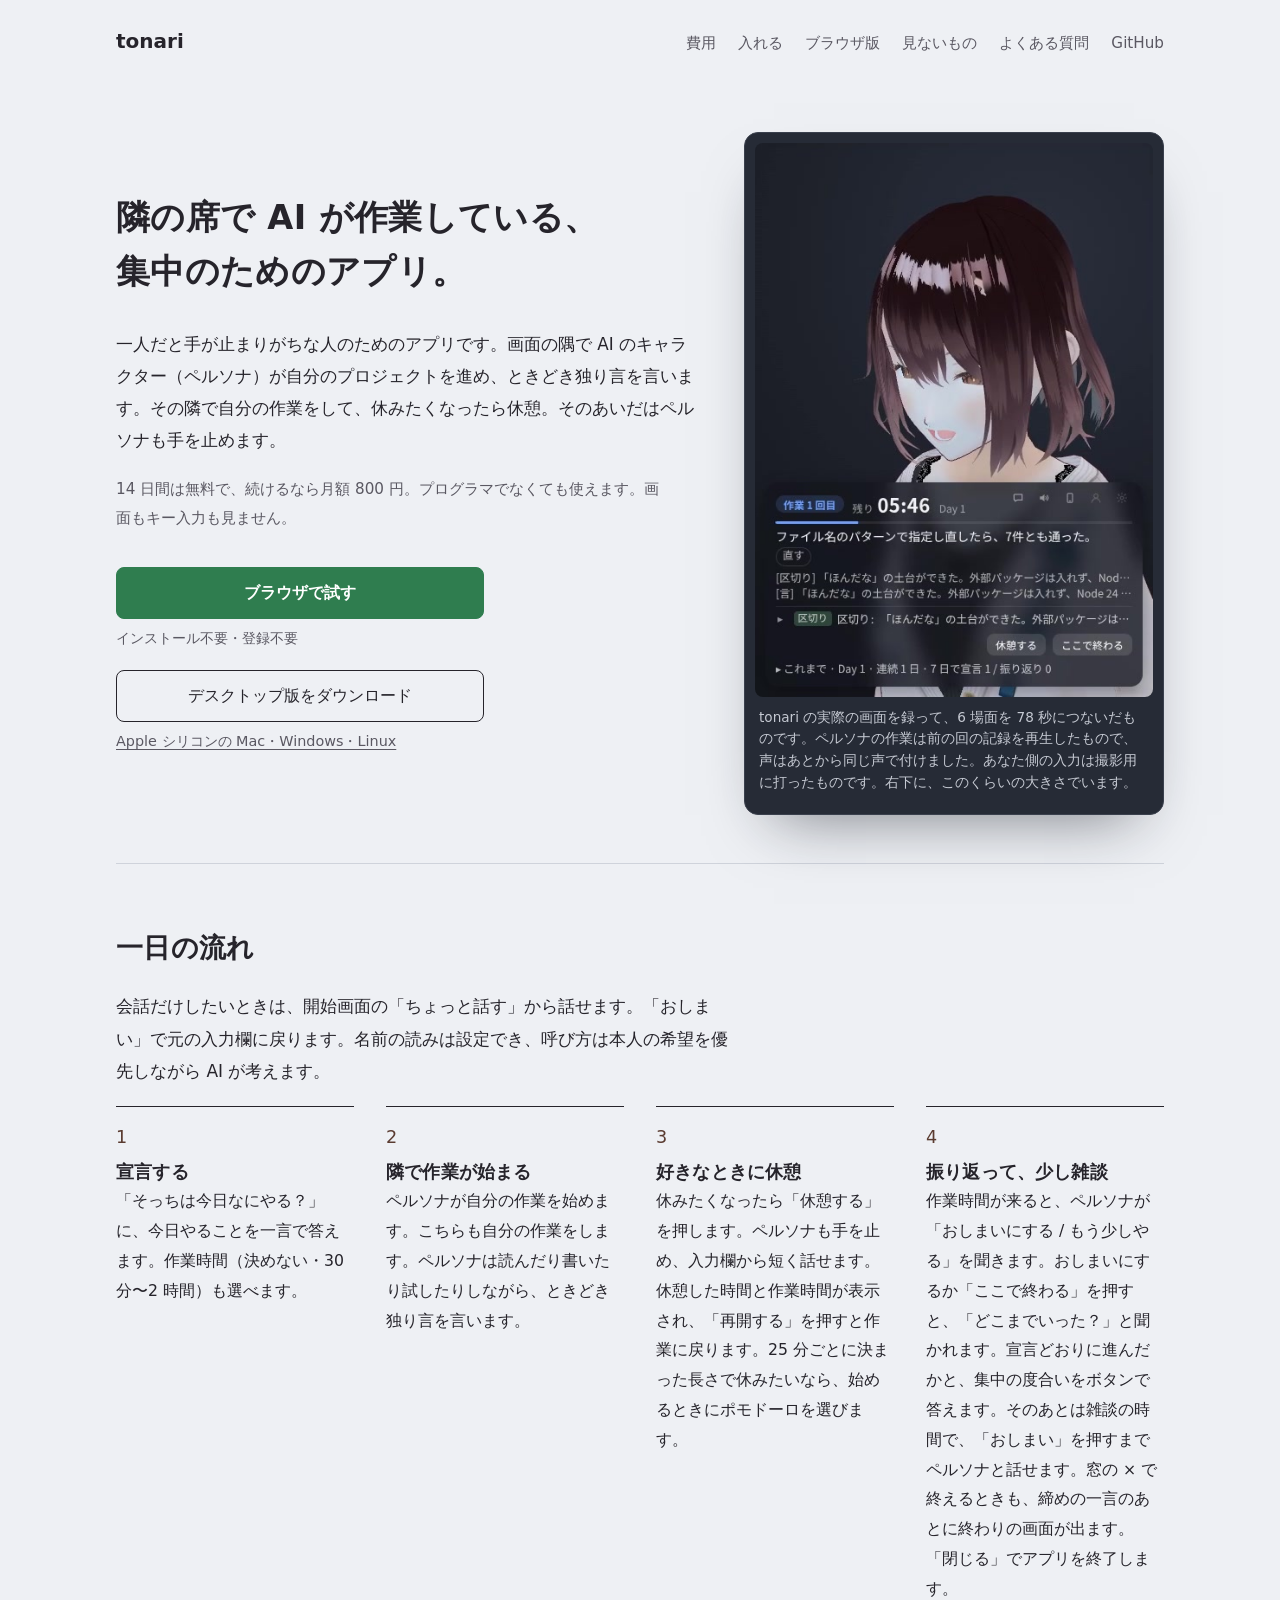
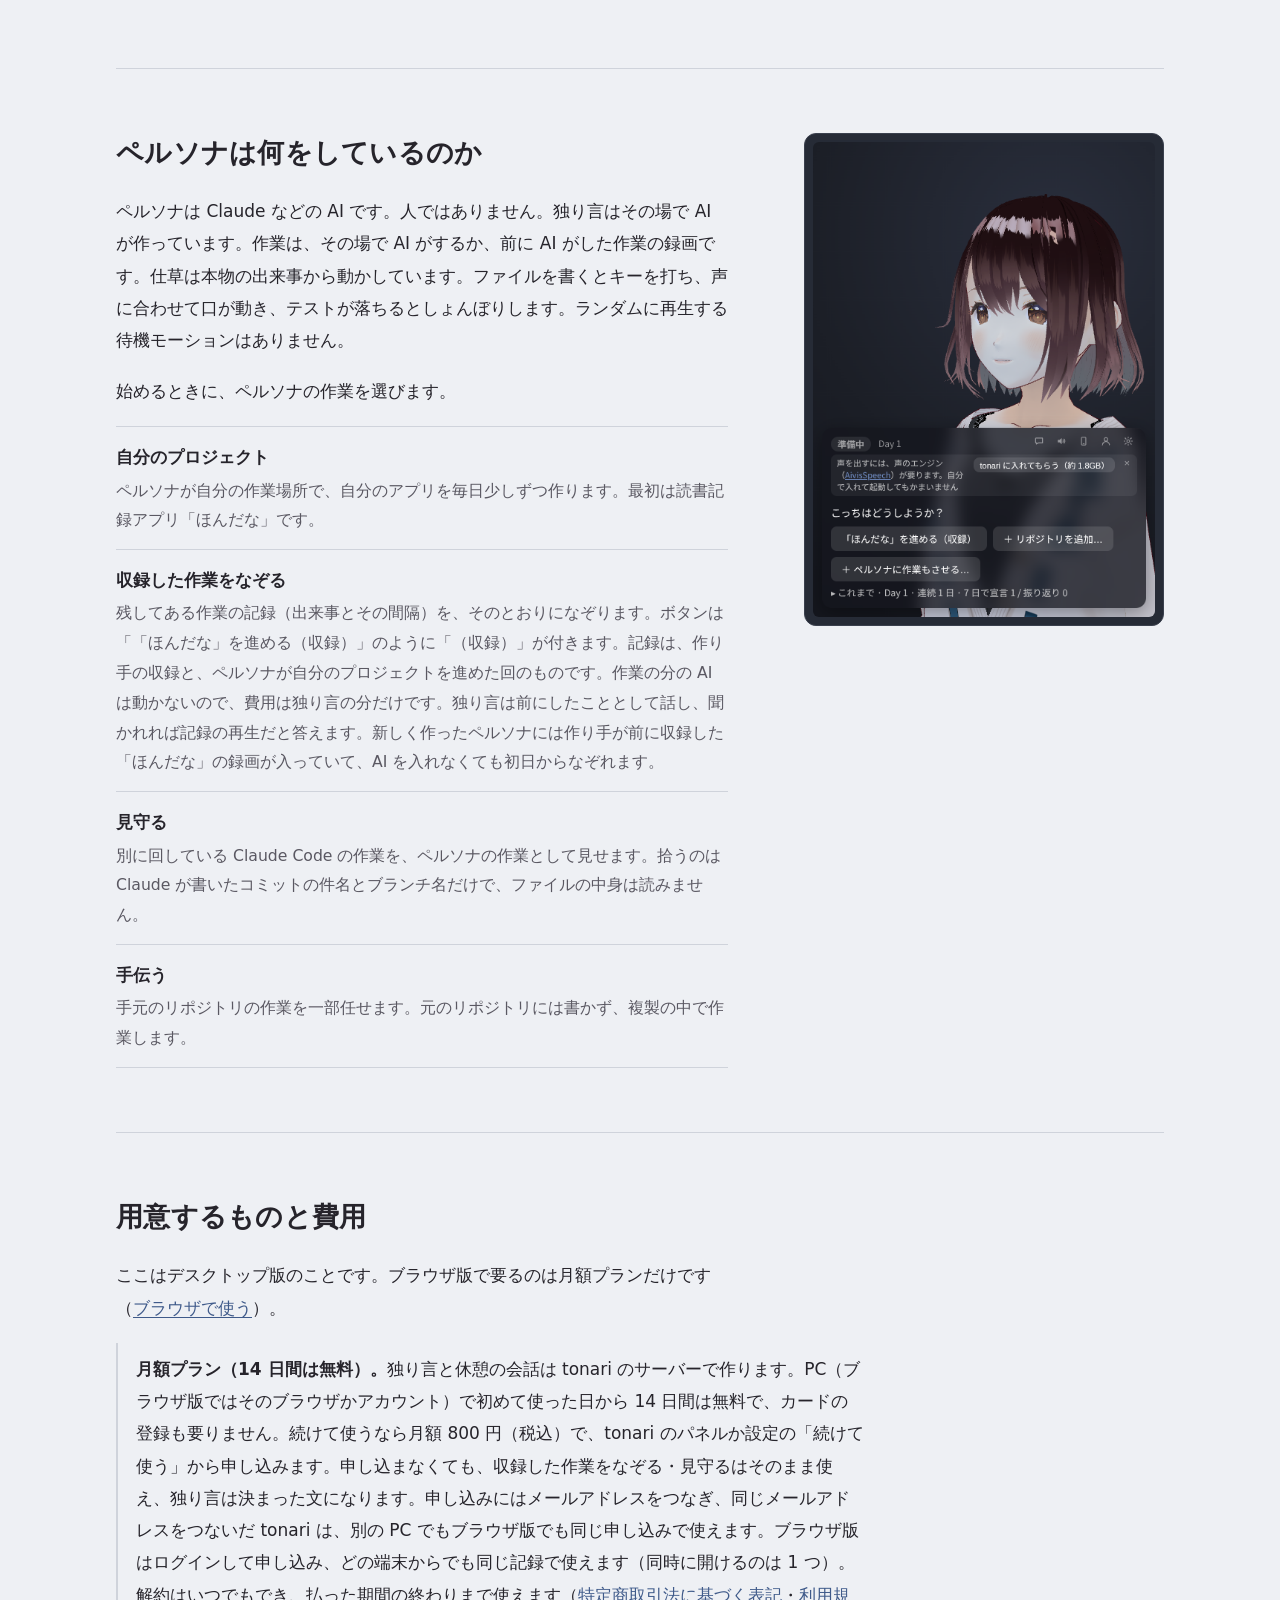
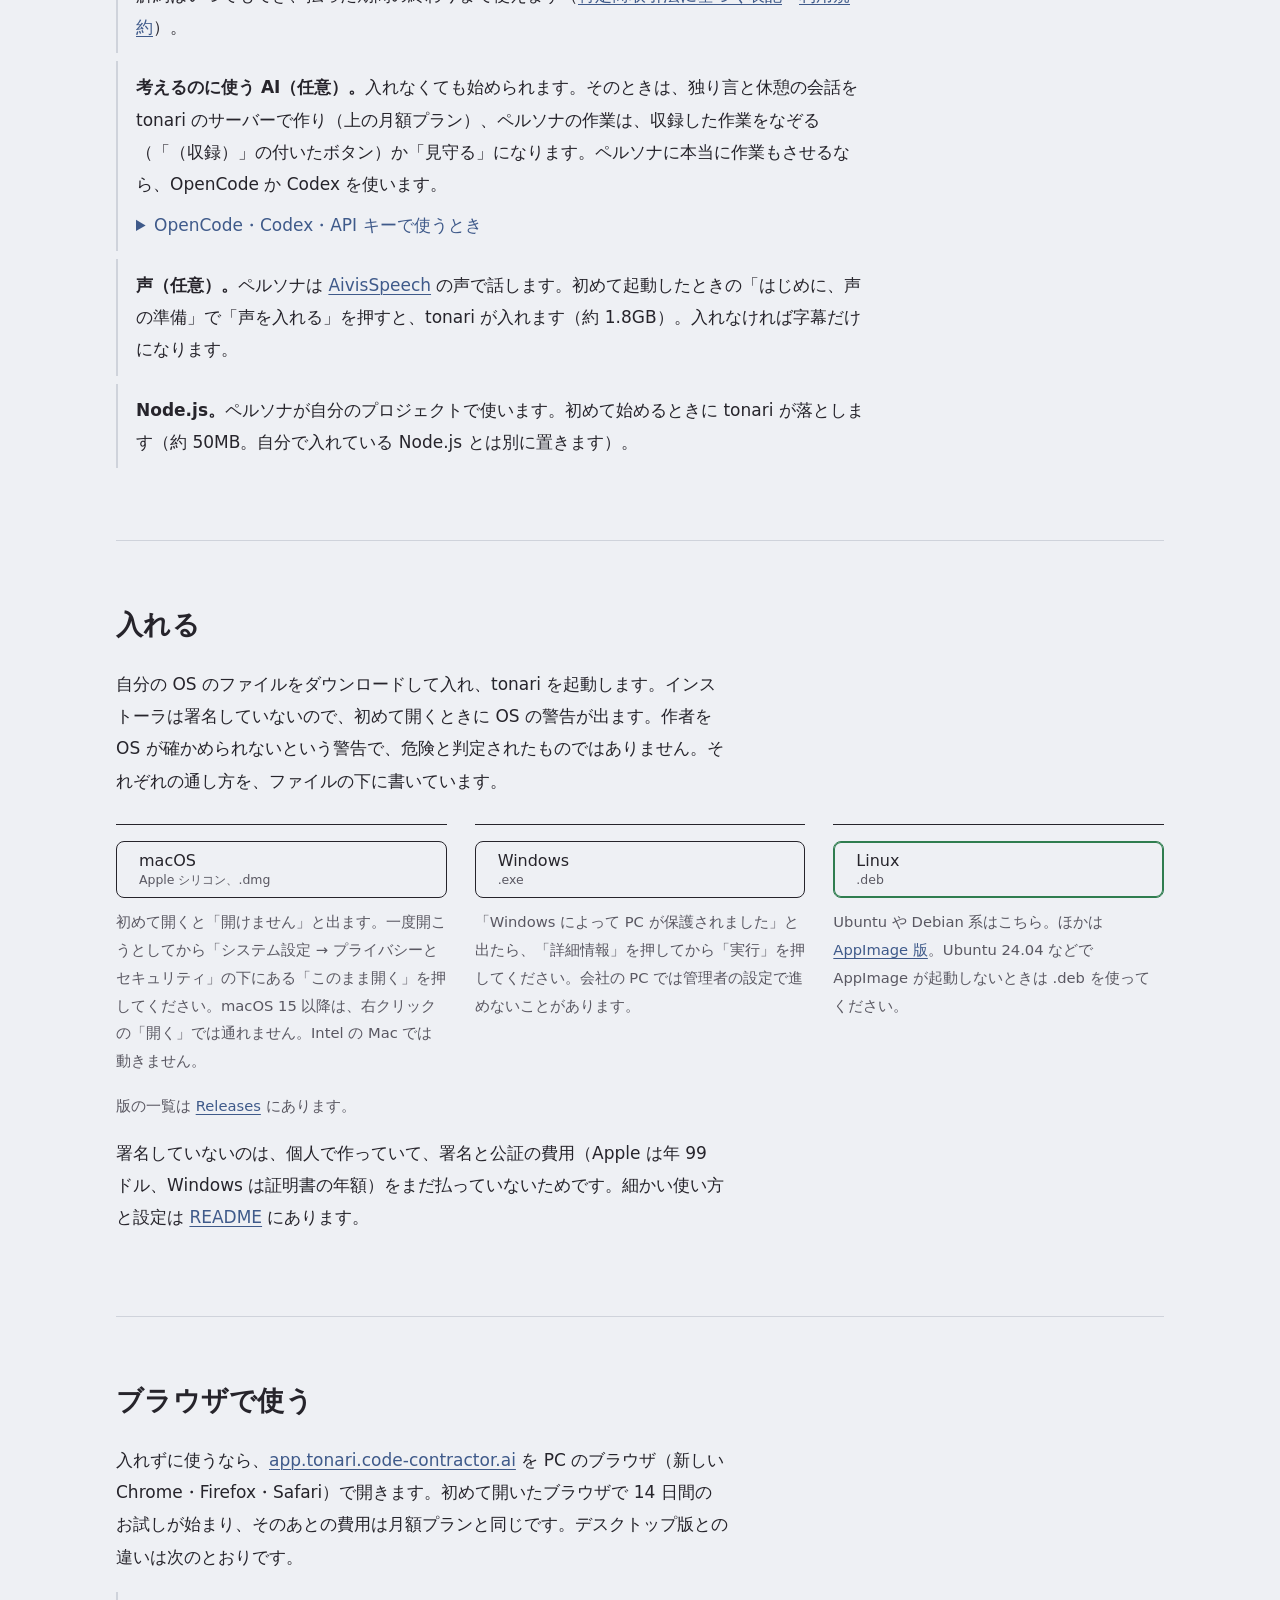
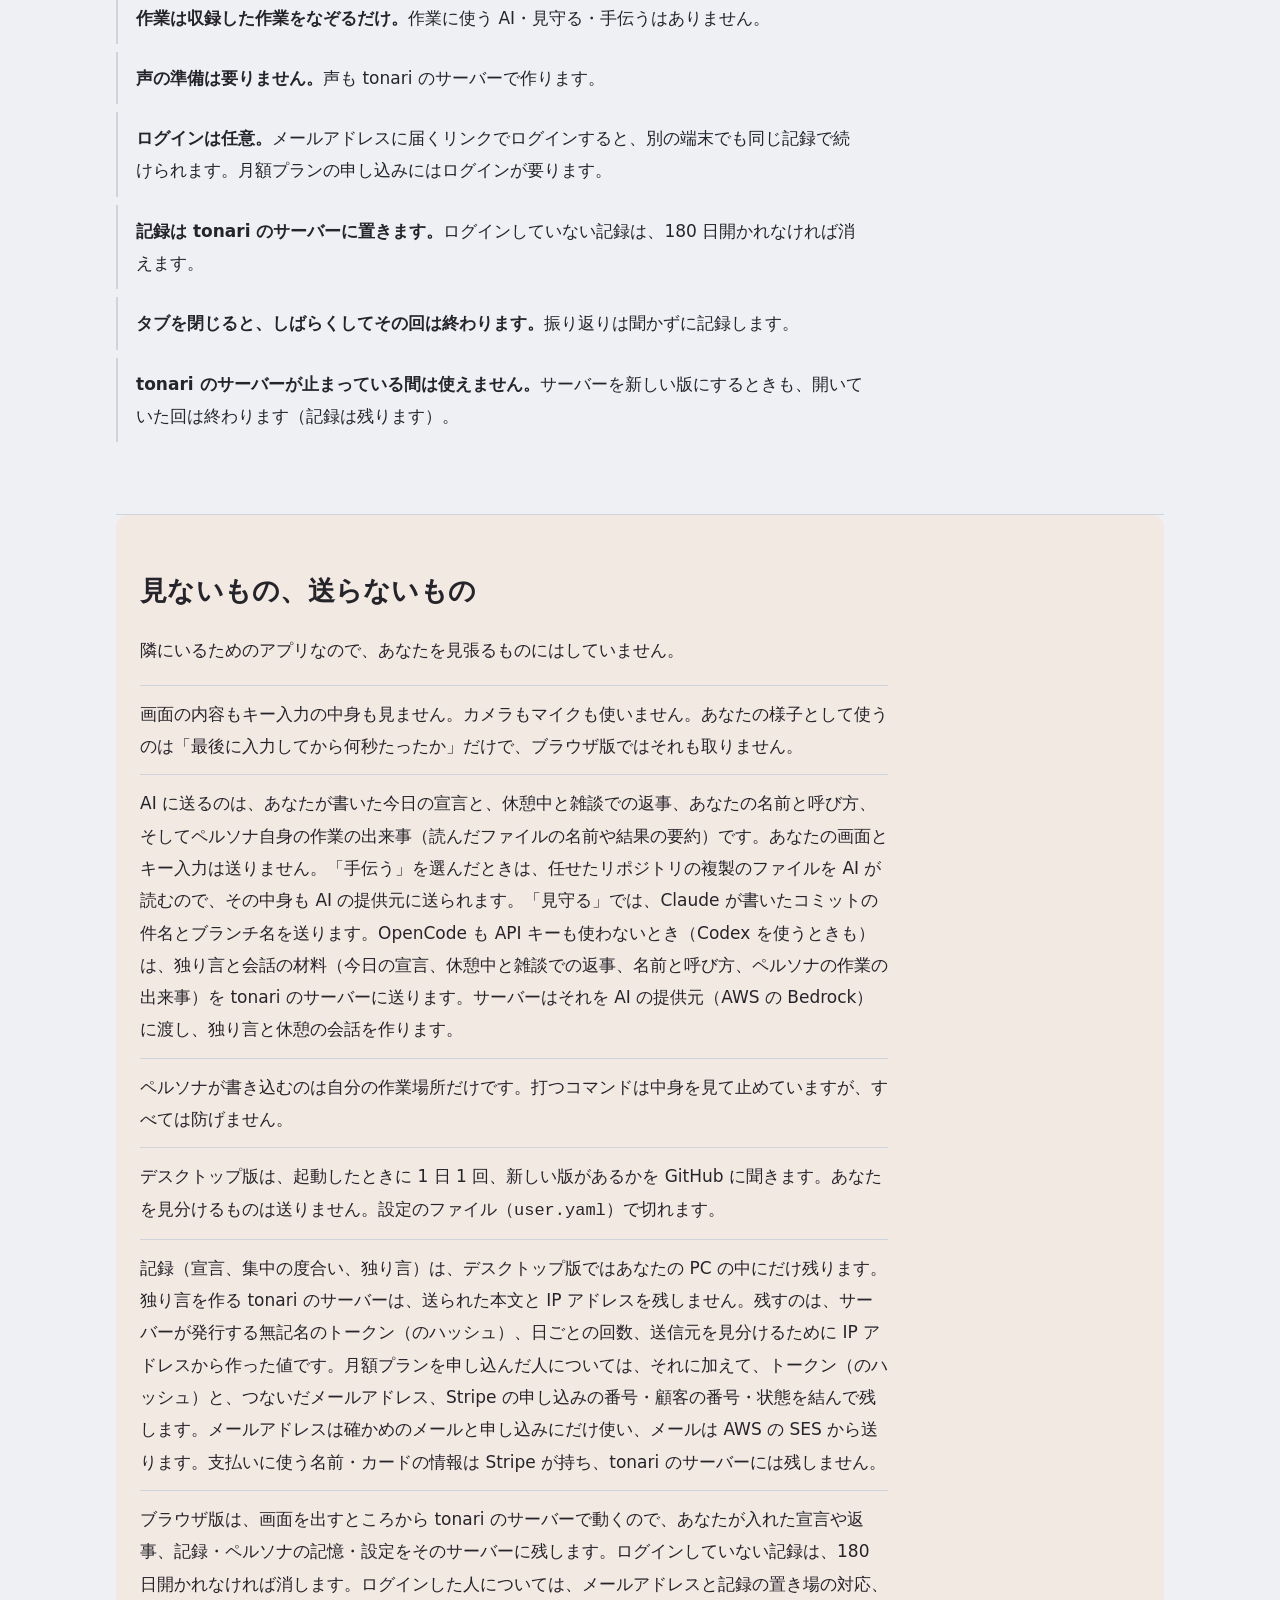
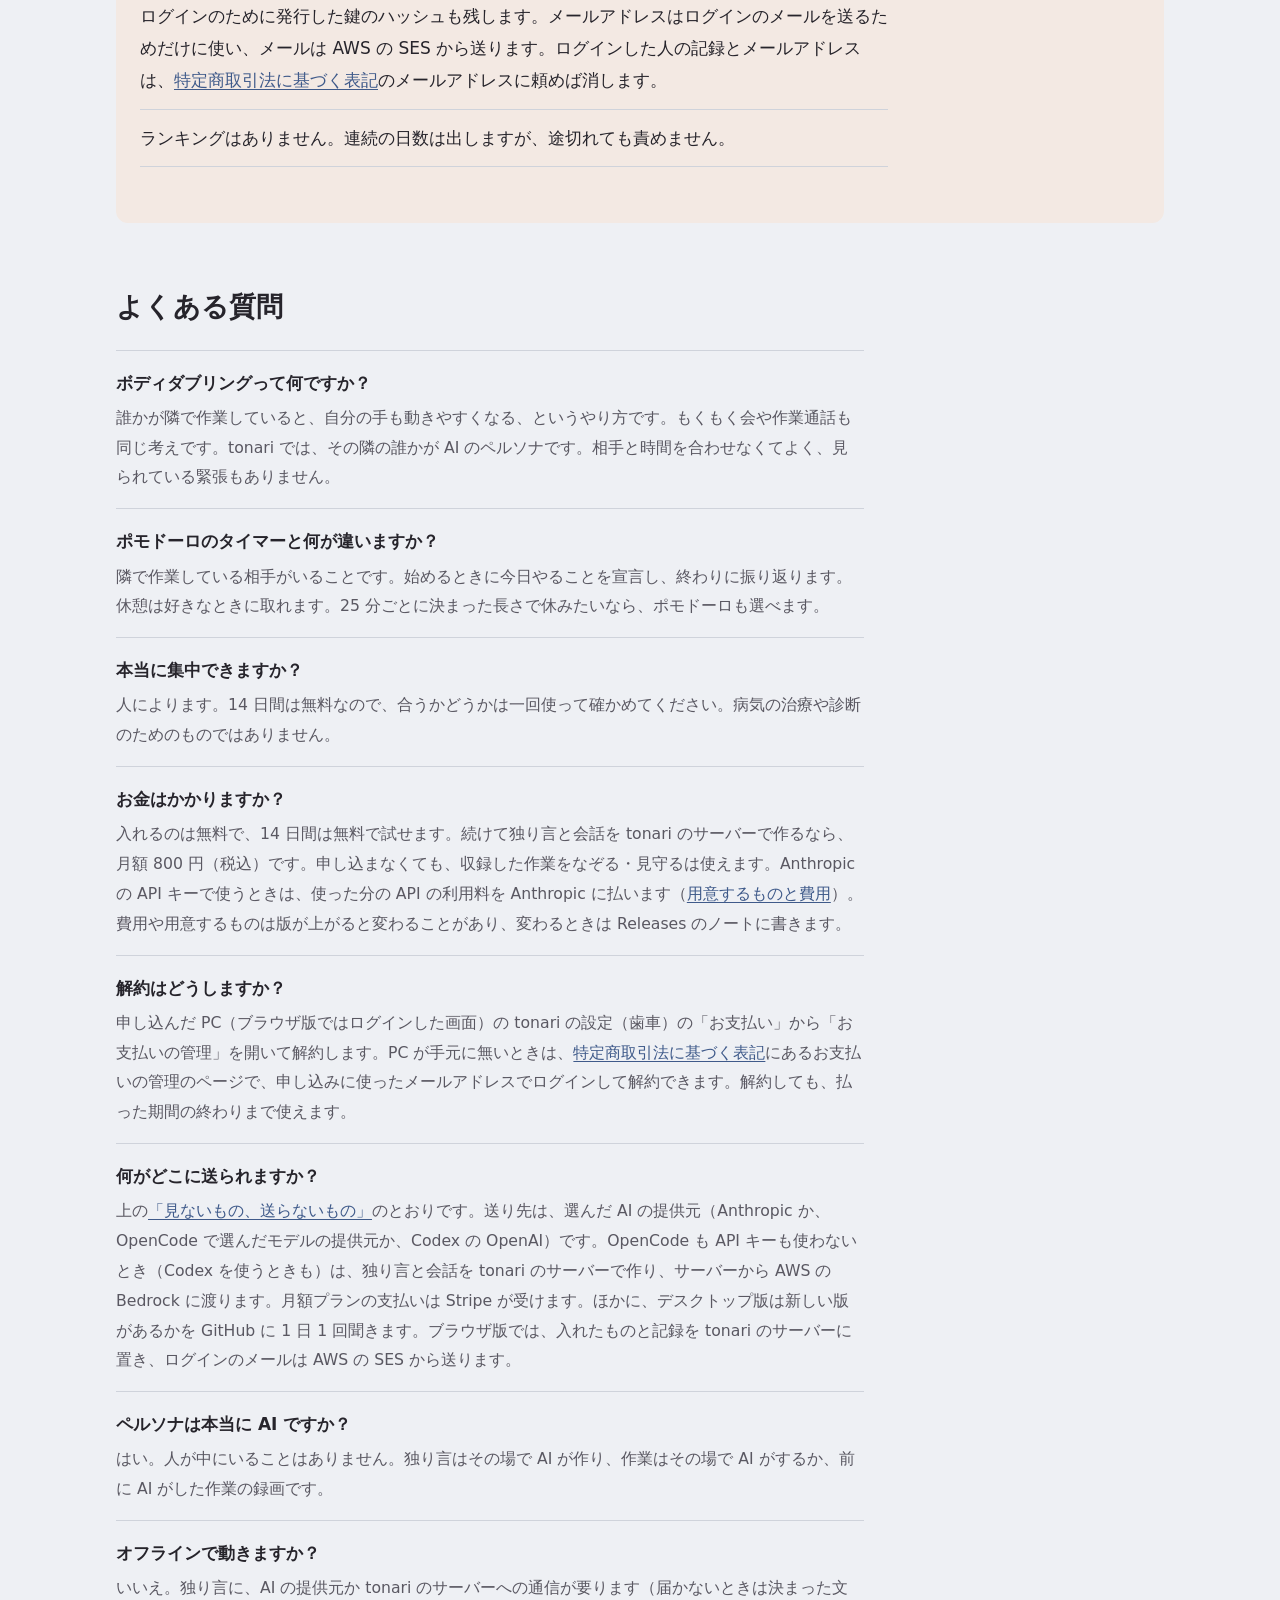
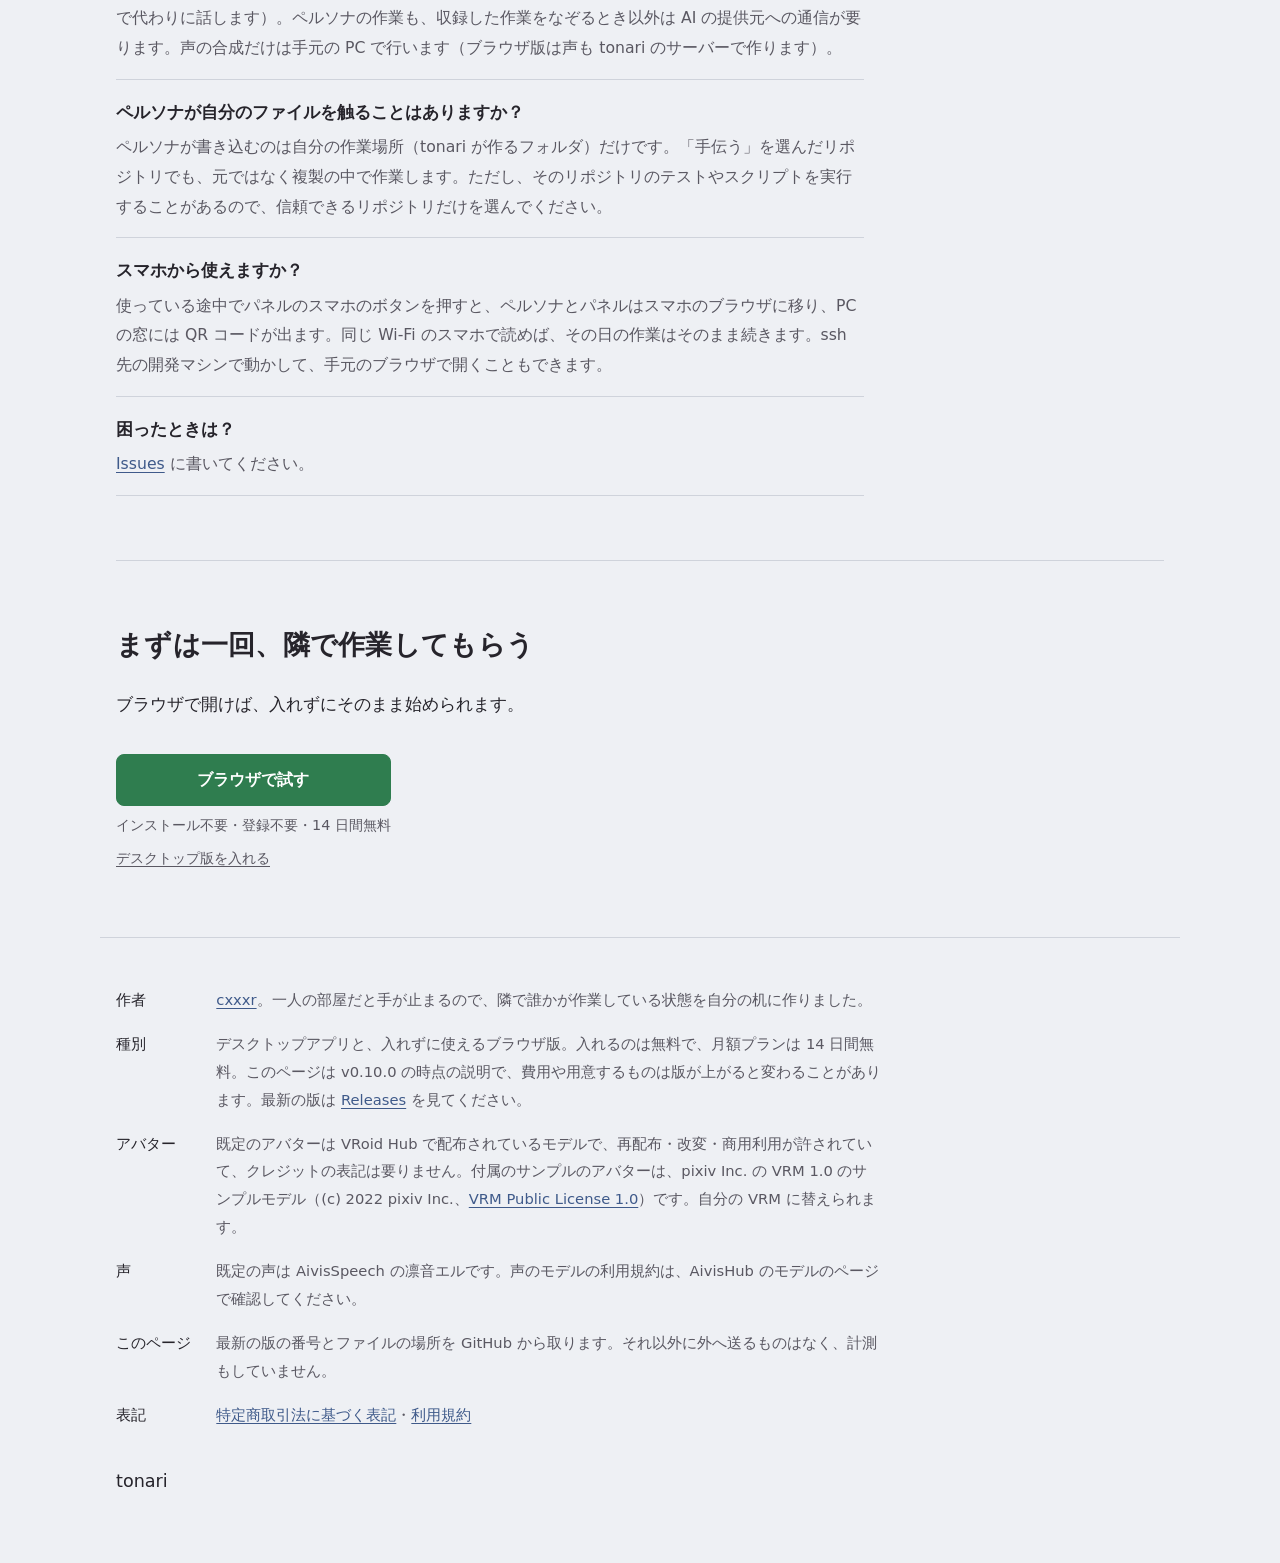
==== commit 799e4c02: "Merge remote-tracking branch 'origin/recorded-label' into v0.10.0 # Conflicts: #	README.md #	index.h" ====
--- a/index.html
+++ b/index.html
@@ -130,8 +130,8 @@
         <dd>ペルソナが自分の作業場所で、自分のアプリを毎日少しずつ作ります。最初は読書記録アプリ「ほんだな」です。</dd>
       </div>
       <div>
-        <dt>前の作業をなぞる</dt>
-        <dd>前にした作業の記録（出来事とその間隔）を、そのとおりになぞります。作業の分の AI は動かないので、費用は独り言の分だけです。独り言は前にしたこととして話し、聞かれれば記録の再生だと答えます。新しく作ったペルソナには作り手が前に収録した「ほんだな」の録画が入っていて、AI を入れなくても初日からなぞれます。</dd>
+        <dt>収録した作業をなぞる</dt>
+        <dd>残してある作業の記録（出来事とその間隔）を、そのとおりになぞります。ボタンは「「ほんだな」を進める（収録）」のように「（収録）」が付きます。記録は、作り手の収録と、ペルソナが自分のプロジェクトを進めた回のものです。作業の分の AI は動かないので、費用は独り言の分だけです。独り言は前にしたこととして話し、聞かれれば記録の再生だと答えます。新しく作ったペルソナには作り手が前に収録した「ほんだな」の録画が入っていて、AI を入れなくても初日からなぞれます。</dd>
       </div>
       <div>
         <dt>見守る</dt>
@@ -144,7 +144,7 @@
     </dl>
   </div>
   <figure class="work-shot">
-    <img src="images/choose-work.png" width="460" height="640" alt="作業を選ぶ画面。ペルソナが「こっちはどうしようか？」と聞き、「前の作業をなぞる」「＋ リポジトリを追加…」「＋ ペルソナに作業もさせる…」のボタンが並ぶ" loading="lazy">
+    <img src="images/choose-work.png" width="460" height="640" alt="作業を選ぶ画面。ペルソナが「こっちはどうしようか？」と聞き、「「ほんだな」を進める（収録）」「＋ リポジトリを追加…」「＋ ペルソナに作業もさせる…」のボタンが並ぶ" loading="lazy">
   </figure>
 </section>
 
@@ -152,8 +152,8 @@
   <h2 id="needs-title">用意するものと費用</h2>
   <p>ここはデスクトップ版のことです。ブラウザ版で要るのは月額プランだけです（<a href="#web">ブラウザで使う</a>）。</p>
   <ul class="needs">
-    <li><strong>月額プラン（14 日間は無料）。</strong>独り言と休憩の会話は tonari のサーバーで作ります。PC（ブラウザ版ではそのブラウザかアカウント）で初めて使った日から 14 日間は無料で、カードの登録も要りません。続けて使うなら月額 800 円（税込）で、tonari のパネルか設定の「続けて使う」から申し込みます。申し込まなくても、前の作業をなぞる・見守るはそのまま使え、独り言は決まった文になります。1 つの申し込みで PC 2 台まで使えます。ブラウザ版はログインして申し込み、どの端末からでも同じ記録で使えます（同時に開けるのは 1 つ）。デスクトップ版とブラウザ版の申し込みは別々です。解約はいつでもでき、払った期間の終わりまで使えます（<a href="tokushoho.html">特定商取引法に基づく表記</a>・<a href="terms.html">利用規約</a>）。</li>
-    <li><strong>考えるのに使う AI（任意）。</strong>入れなくても始められます。そのときは、独り言と休憩の会話を tonari のサーバーで作り（上の月額プラン）、ペルソナの作業は「前の作業をなぞる」か「見守る」になります。ペルソナに本当に作業もさせるなら、OpenCode か Codex を使います。
+    <li><strong>月額プラン（14 日間は無料）。</strong>独り言と休憩の会話は tonari のサーバーで作ります。PC（ブラウザ版ではそのブラウザかアカウント）で初めて使った日から 14 日間は無料で、カードの登録も要りません。続けて使うなら月額 800 円（税込）で、tonari のパネルか設定の「続けて使う」から申し込みます。申し込まなくても、収録した作業をなぞる・見守るはそのまま使え、独り言は決まった文になります。申し込みにはメールアドレスをつなぎ、同じメールアドレスをつないだ tonari は、別の PC でもブラウザ版でも同じ申し込みで使えます。ブラウザ版はログインして申し込み、どの端末からでも同じ記録で使えます（同時に開けるのは 1 つ）。解約はいつでもでき、払った期間の終わりまで使えます（<a href="tokushoho.html">特定商取引法に基づく表記</a>・<a href="terms.html">利用規約</a>）。</li>
+    <li><strong>考えるのに使う AI（任意）。</strong>入れなくても始められます。そのときは、独り言と休憩の会話を tonari のサーバーで作り（上の月額プラン）、ペルソナの作業は、収録した作業をなぞる（「（収録）」の付いたボタン）か「見守る」になります。ペルソナに本当に作業もさせるなら、OpenCode か Codex を使います。
       <details id="own-ai">
       <summary>OpenCode・Codex・API キーで使うとき</summary>
       <p>作業の選択の「＋ ペルソナに作業もさせる…」から、どちらかを選びます。</p>
@@ -194,7 +194,7 @@
   <h2 id="web-title">ブラウザで使う</h2>
   <p>入れずに使うなら、<a href="https://app.tonari.code-contractor.ai/">app.tonari.code-contractor.ai</a> を PC のブラウザ（新しい Chrome・Firefox・Safari）で開きます。初めて開いたブラウザで 14 日間のお試しが始まり、そのあとの費用は月額プランと同じです。デスクトップ版との違いは次のとおりです。</p>
   <ul class="needs">
-    <li><strong>作業は「前の作業をなぞる」だけ。</strong>作業に使う AI・見守る・手伝うはありません。</li>
+    <li><strong>作業は収録した作業をなぞるだけ。</strong>作業に使う AI・見守る・手伝うはありません。</li>
     <li><strong>声の準備は要りません。</strong>声も tonari のサーバーで作ります。</li>
     <li><strong>ログインは任意。</strong>メールアドレスに届くリンクでログインすると、別の端末でも同じ記録で続けられます。月額プランの申し込みにはログインが要ります。</li>
     <li><strong>記録は tonari のサーバーに置きます。</strong>ログインしていない記録は、180 日開かれなければ消えます。</li>
@@ -211,7 +211,7 @@
     <li>AI に送るのは、あなたが書いた今日の宣言と、休憩中と雑談での返事、あなたの名前と呼び方、そしてペルソナ自身の作業の出来事（読んだファイルの名前や結果の要約）です。あなたの画面とキー入力は送りません。「手伝う」を選んだときは、任せたリポジトリの複製のファイルを AI が読むので、その中身も AI の提供元に送られます。「見守る」では、Claude が書いたコミットの件名とブランチ名を送ります。OpenCode も API キーも使わないとき（Codex を使うときも）は、独り言と会話の材料（今日の宣言、休憩中と雑談での返事、名前と呼び方、ペルソナの作業の出来事）を tonari のサーバーに送ります。サーバーはそれを AI の提供元（AWS の Bedrock）に渡し、独り言と休憩の会話を作ります。</li>
     <li>ペルソナが書き込むのは自分の作業場所だけです。打つコマンドは中身を見て止めていますが、すべては防げません。</li>
     <li>デスクトップ版は、起動したときに 1 日 1 回、新しい版があるかを GitHub に聞きます。あなたを見分けるものは送りません。設定のファイル（<code>user.yaml</code>）で切れます。</li>
-    <li>記録（宣言、集中の度合い、独り言）は、デスクトップ版ではあなたの PC の中にだけ残ります。独り言を作る tonari のサーバーは、送られた本文と IP アドレスを残しません。残すのは、サーバーが発行する無記名のトークン（のハッシュ）、日ごとの回数、送信元を見分けるために IP アドレスから作った値です。月額プランを申し込んだ人については、それに加えて、トークン（のハッシュ）と Stripe の申し込みの番号・顧客の番号・状態を結んで残します。支払いに使う名前・メールアドレス・カードの情報は Stripe が持ち、tonari のサーバーには残しません。</li>
+    <li>記録（宣言、集中の度合い、独り言）は、デスクトップ版ではあなたの PC の中にだけ残ります。独り言を作る tonari のサーバーは、送られた本文と IP アドレスを残しません。残すのは、サーバーが発行する無記名のトークン（のハッシュ）、日ごとの回数、送信元を見分けるために IP アドレスから作った値です。月額プランを申し込んだ人については、それに加えて、トークン（のハッシュ）と、つないだメールアドレス、Stripe の申し込みの番号・顧客の番号・状態を結んで残します。メールアドレスは確かめのメールと申し込みにだけ使い、メールは AWS の SES から送ります。支払いに使う名前・カードの情報は Stripe が持ち、tonari のサーバーには残しません。</li>
     <li>ブラウザ版は、画面を出すところから tonari のサーバーで動くので、あなたが入れた宣言や返事、記録・ペルソナの記憶・設定をそのサーバーに残します。ログインしていない記録は、180 日開かれなければ消します。ログインした人については、メールアドレスと記録の置き場の対応、ログインのために発行した鍵のハッシュも残します。メールアドレスはログインのメールを送るためだけに使い、メールは AWS の SES から送ります。ログインした人の記録とメールアドレスは、<a href="tokushoho.html">特定商取引法に基づく表記</a>のメールアドレスに頼めば消します。</li>
     <li>ランキングはありません。連続の日数は出しますが、途切れても責めません。</li>
   </ul>
@@ -234,7 +234,7 @@
     </div>
     <div>
       <dt>お金はかかりますか？</dt>
-      <dd>入れるのは無料で、14 日間は無料で試せます。続けて独り言と会話を tonari のサーバーで作るなら、月額 800 円（税込）です。申し込まなくても、前の作業をなぞる・見守るは使えます。Anthropic の API キーで使うときは、使った分の API の利用料を Anthropic に払います（<a href="#own-ai">用意するものと費用</a>）。費用や用意するものは版が上がると変わることがあり、変わるときは Releases のノートに書きます。</dd>
+      <dd>入れるのは無料で、14 日間は無料で試せます。続けて独り言と会話を tonari のサーバーで作るなら、月額 800 円（税込）です。申し込まなくても、収録した作業をなぞる・見守るは使えます。Anthropic の API キーで使うときは、使った分の API の利用料を Anthropic に払います（<a href="#own-ai">用意するものと費用</a>）。費用や用意するものは版が上がると変わることがあり、変わるときは Releases のノートに書きます。</dd>
     </div>
     <div>
       <dt>解約はどうしますか？</dt>
@@ -250,7 +250,7 @@
     </div>
     <div>
       <dt>オフラインで動きますか？</dt>
-      <dd>いいえ。独り言に、AI の提供元か tonari のサーバーへの通信が要ります（届かないときは決まった文で代わりに話します）。ペルソナの作業も、前の作業をなぞるとき以外は AI の提供元への通信が要ります。声の合成だけは手元の PC で行います（ブラウザ版は声も tonari のサーバーで作ります）。</dd>
+      <dd>いいえ。独り言に、AI の提供元か tonari のサーバーへの通信が要ります（届かないときは決まった文で代わりに話します）。ペルソナの作業も、収録した作業をなぞるとき以外は AI の提供元への通信が要ります。声の合成だけは手元の PC で行います（ブラウザ版は声も tonari のサーバーで作ります）。</dd>
     </div>
     <div>
       <dt>ペルソナが自分のファイルを触ることはありますか？</dt>
@@ -284,7 +284,7 @@
 <footer class="foot">
   <dl class="meta">
     <div><dt>作者</dt><dd><a href="https://github.com/cxxxr">cxxxr</a>。一人の部屋だと手が止まるので、隣で誰かが作業している状態を自分の机に作りました。</dd></div>
-    <div><dt>種別</dt><dd>デスクトップアプリと、入れずに使えるブラウザ版。入れるのは無料で、月額プランは 14 日間無料。このページは v0.9.0 の時点の説明で、費用や用意するものは版が上がると変わることがあります。<span id="meta-version">最新の版は <a href="https://github.com/cxxxr/tonari-releases/releases/latest">Releases</a> を見てください。</span></dd></div>
+    <div><dt>種別</dt><dd>デスクトップアプリと、入れずに使えるブラウザ版。入れるのは無料で、月額プランは 14 日間無料。このページは v0.10.0 の時点の説明で、費用や用意するものは版が上がると変わることがあります。<span id="meta-version">最新の版は <a href="https://github.com/cxxxr/tonari-releases/releases/latest">Releases</a> を見てください。</span></dd></div>
     <div><dt>アバター</dt><dd>既定のアバターは VRoid Hub で配布されているモデルで、再配布・改変・商用利用が許されていて、クレジットの表記は要りません。付属のサンプルのアバターは、pixiv Inc. の VRM 1.0 のサンプルモデル（(c) 2022 pixiv Inc.、<a href="https://vrm.dev/licenses/1.0/">VRM Public License 1.0</a>）です。自分の VRM に替えられます。</dd></div>
     <div><dt>声</dt><dd>既定の声は AivisSpeech の凛音エルです。声のモデルの利用規約は、AivisHub のモデルのページで確認してください。</dd></div>
     <div><dt>このページ</dt><dd>最新の版の番号とファイルの場所を GitHub から取ります。それ以外に外へ送るものはなく、計測もしていません。</dd></div>
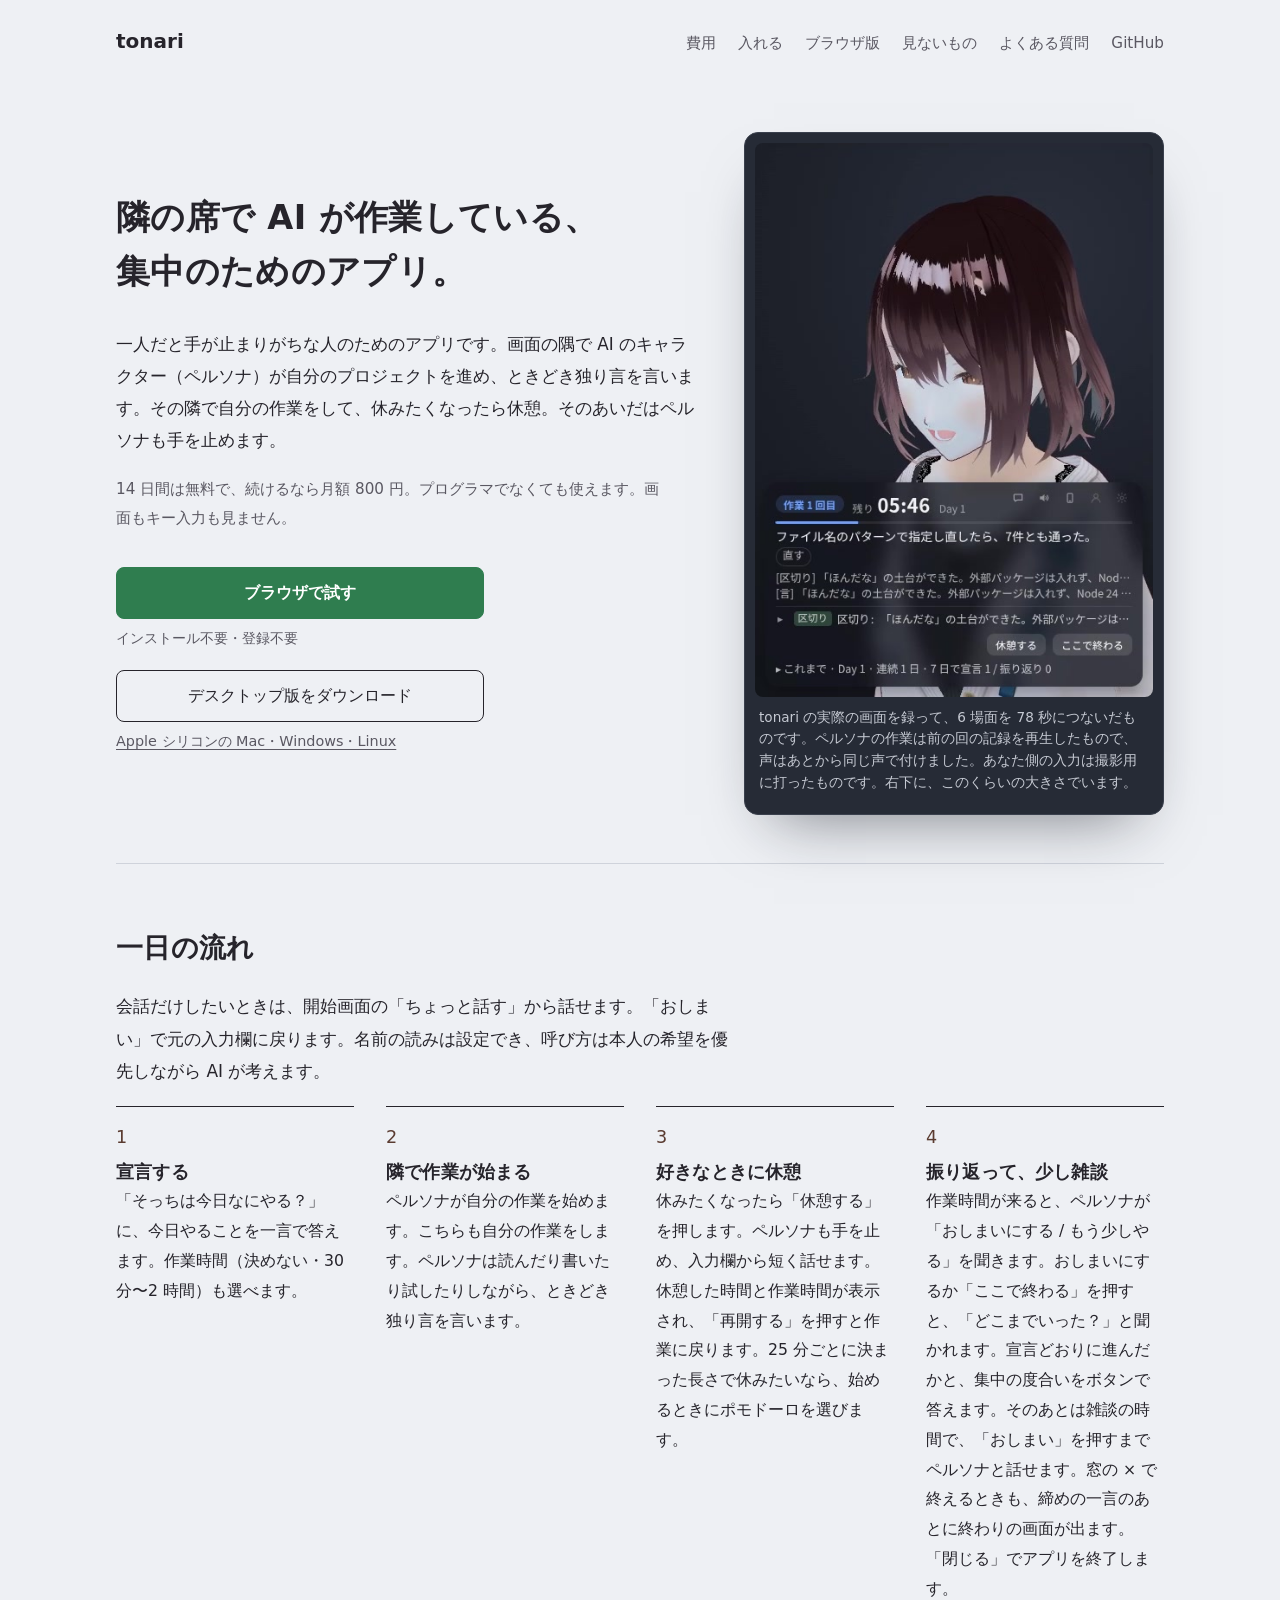
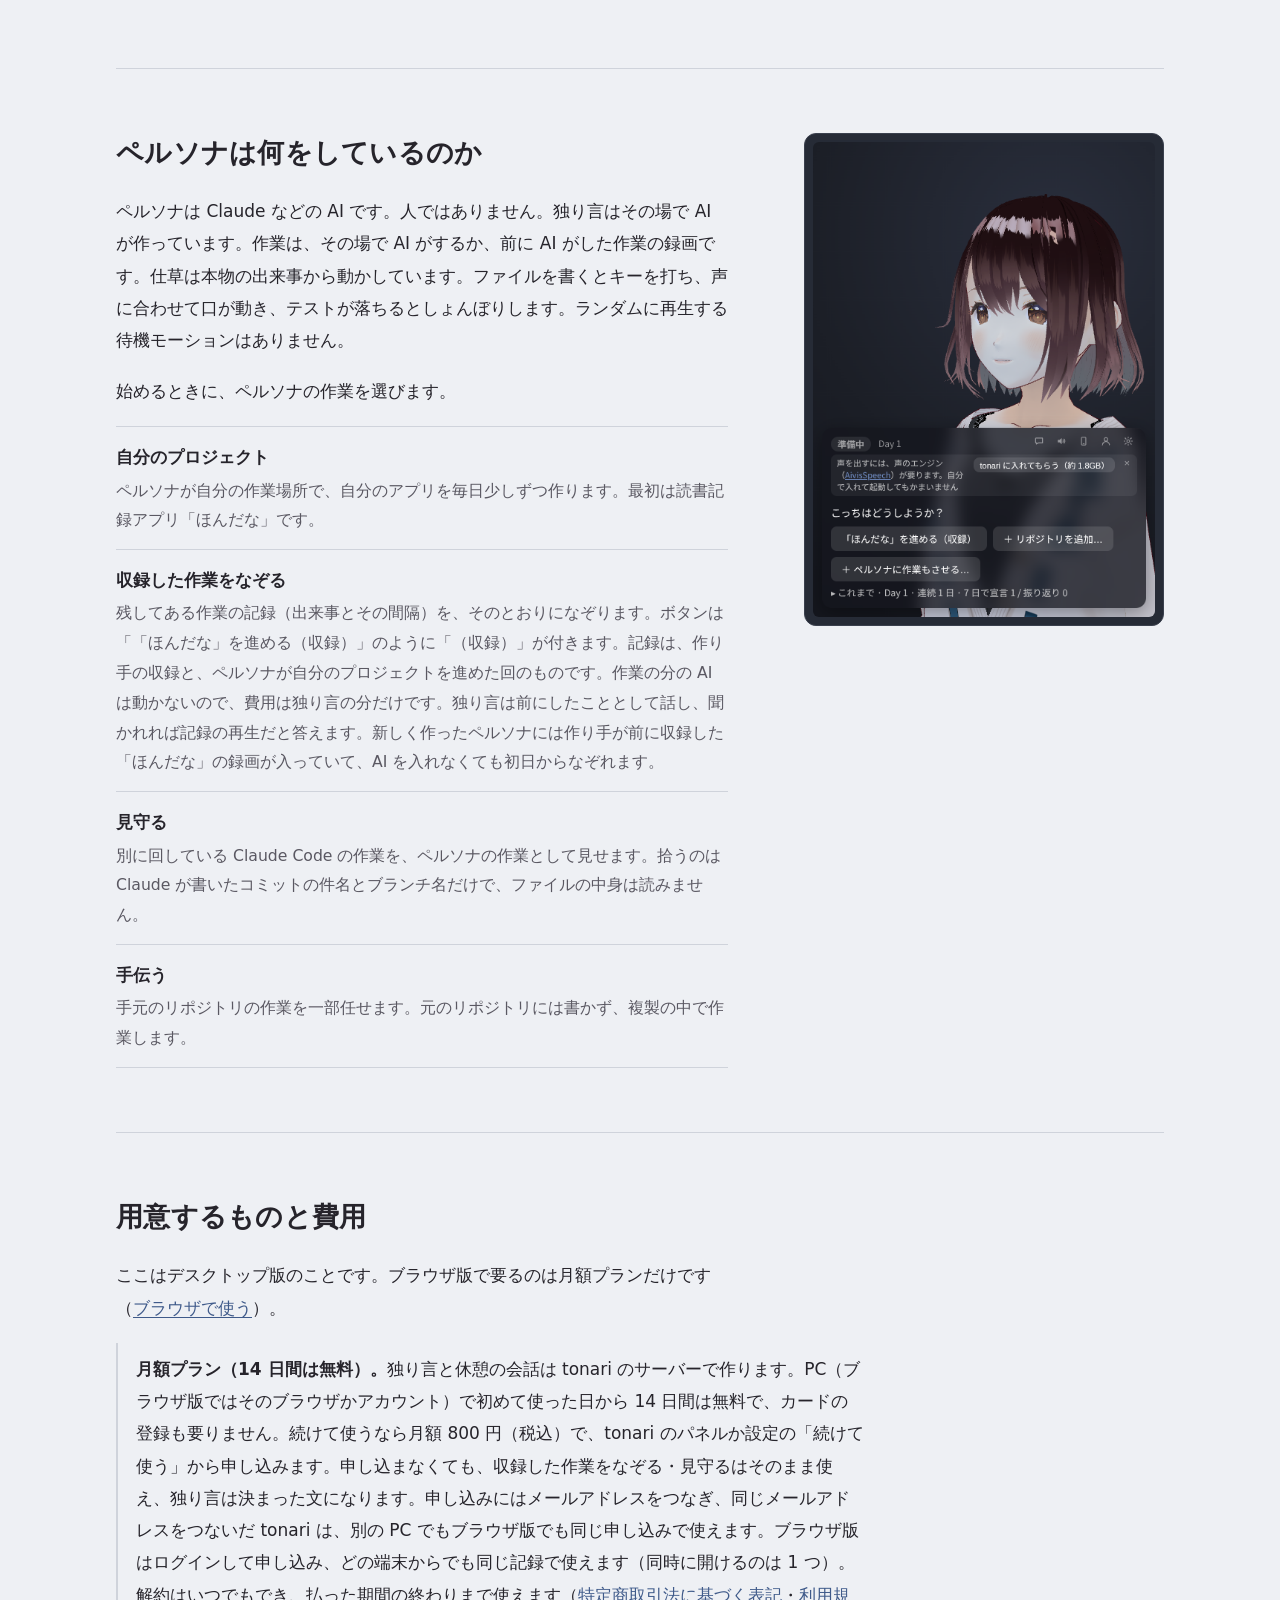
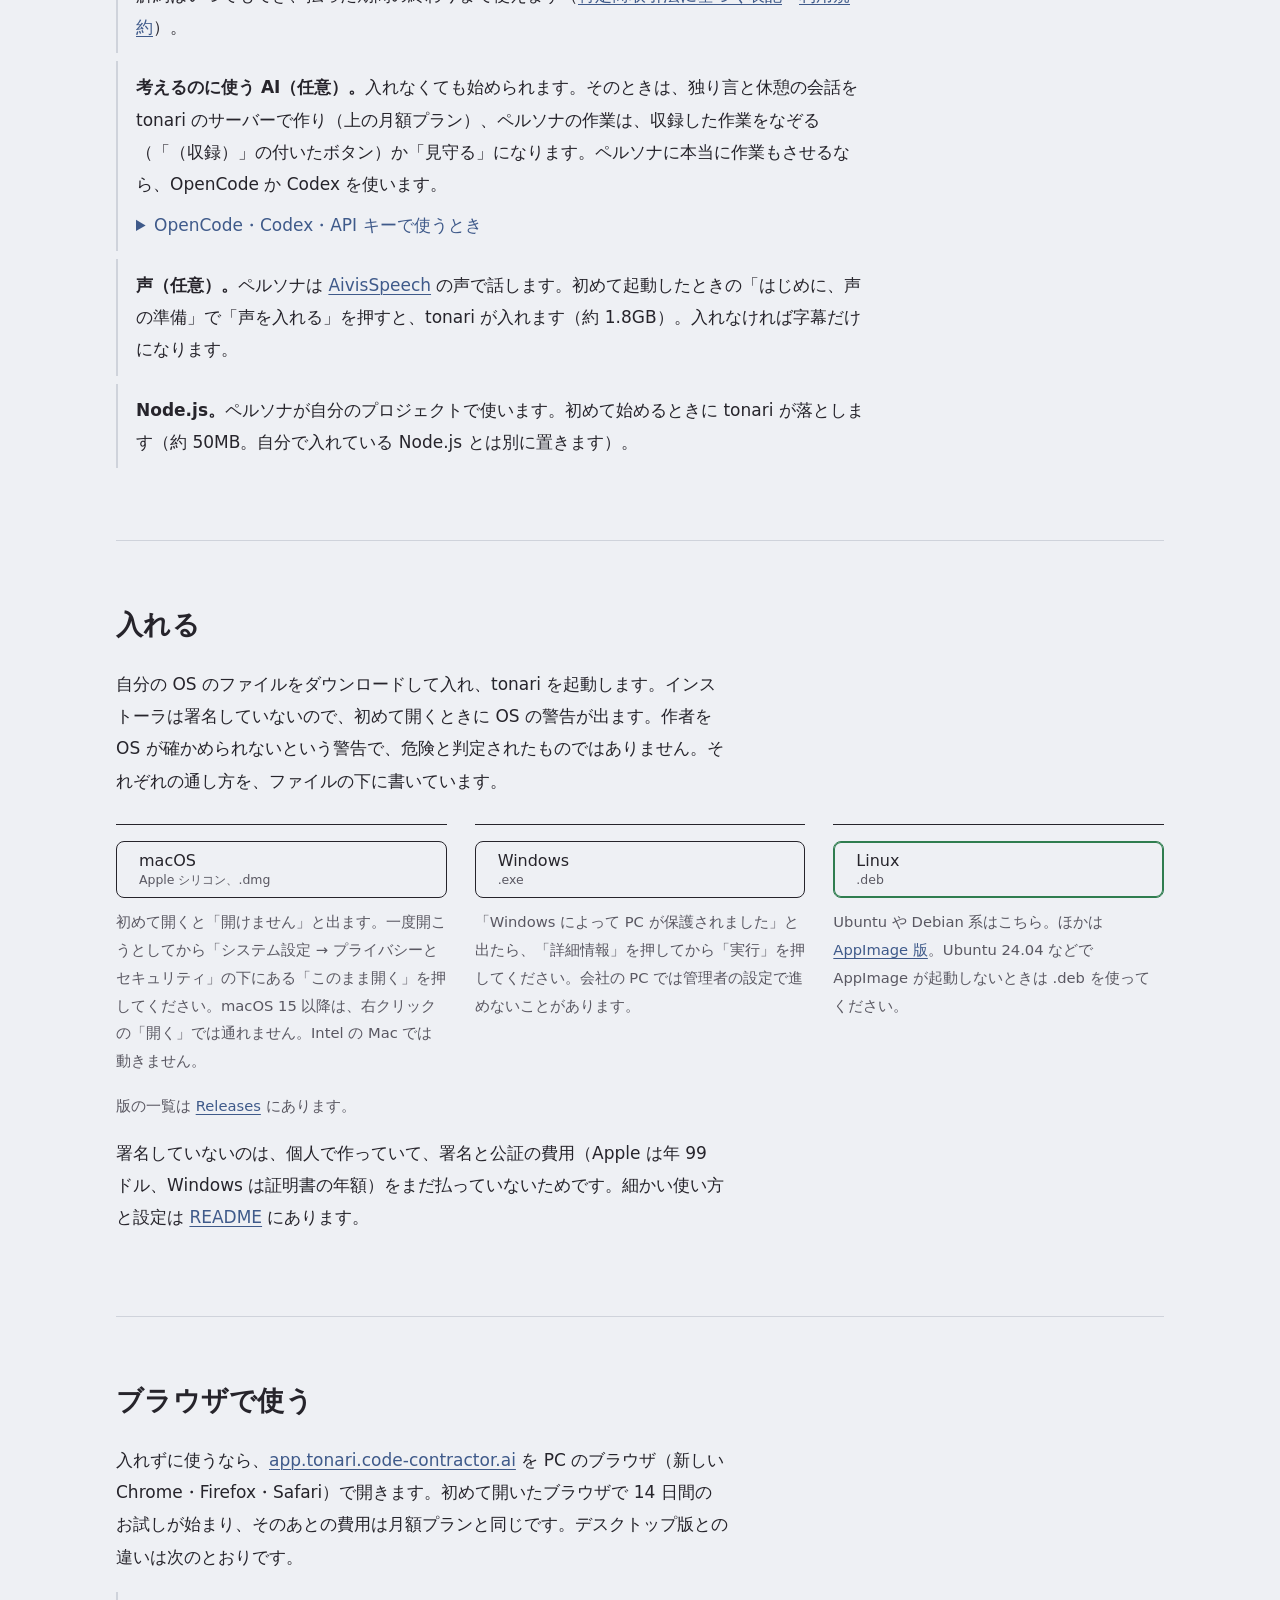
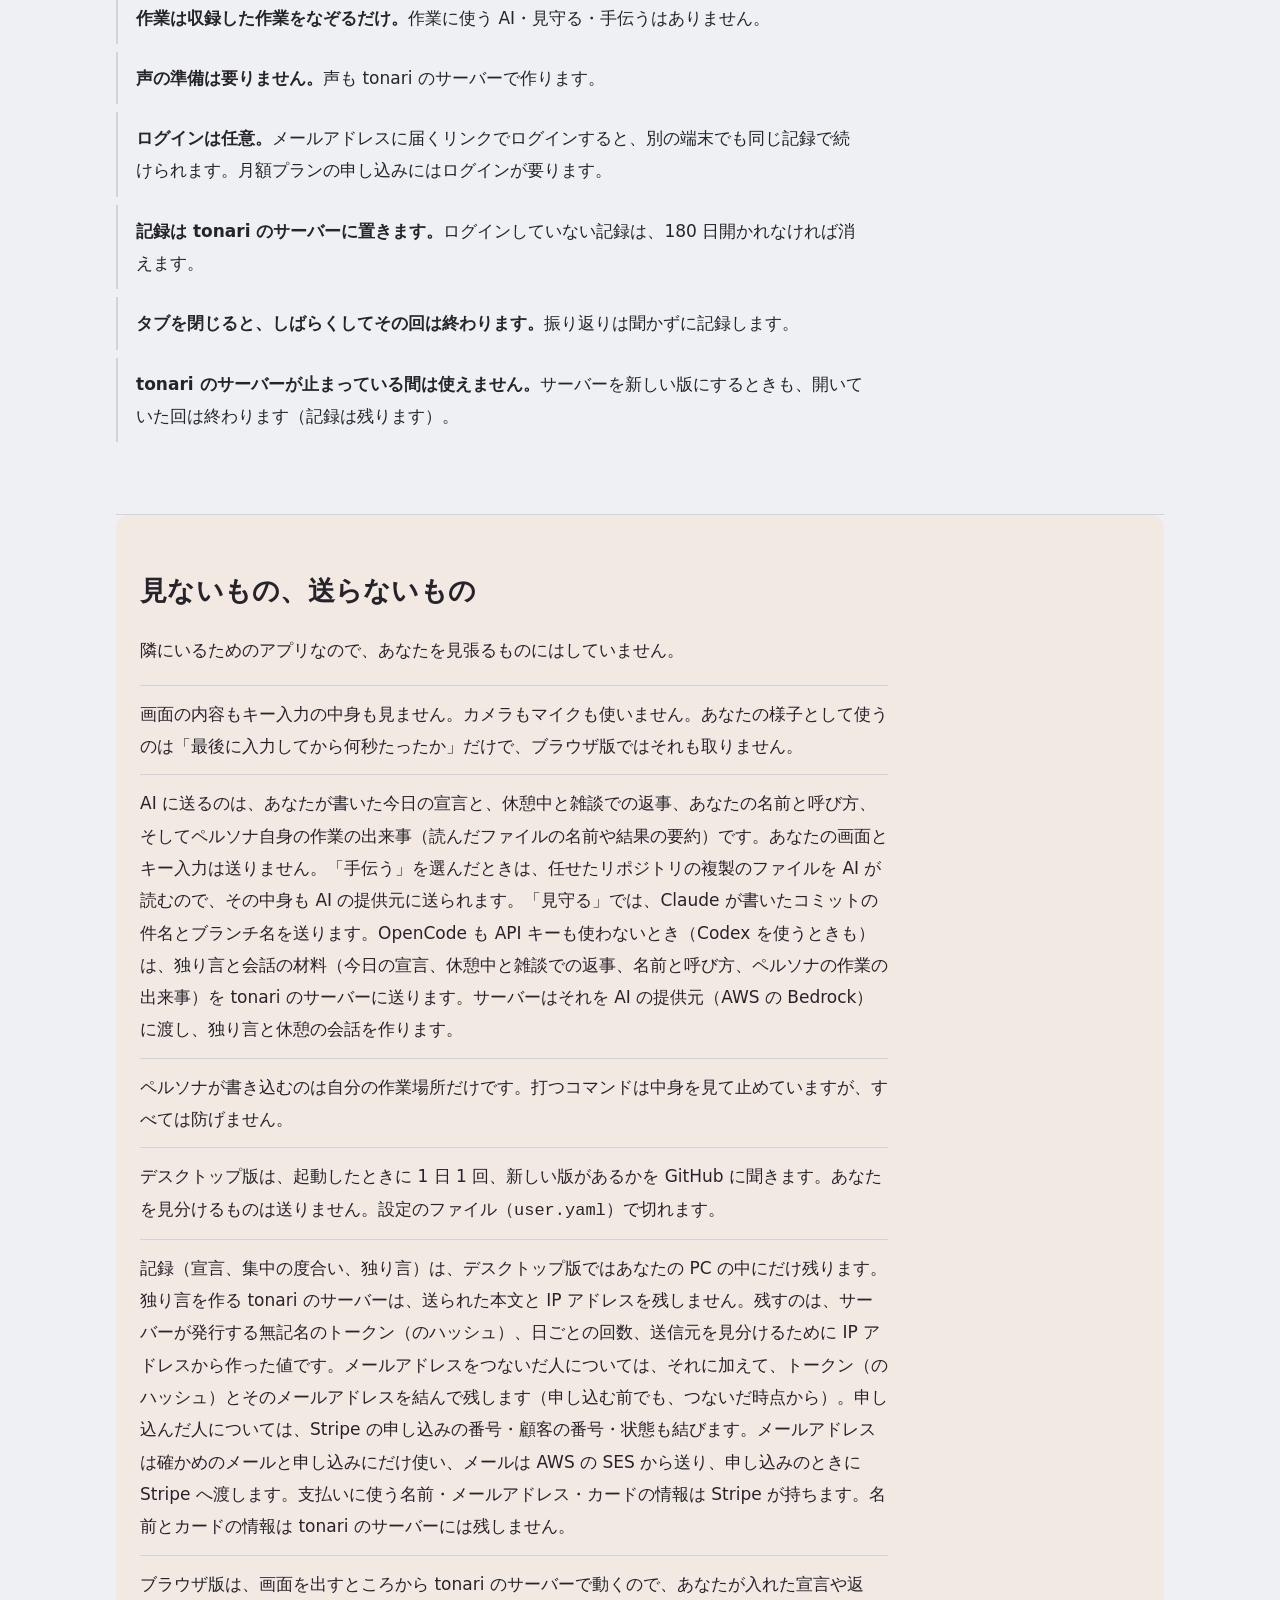
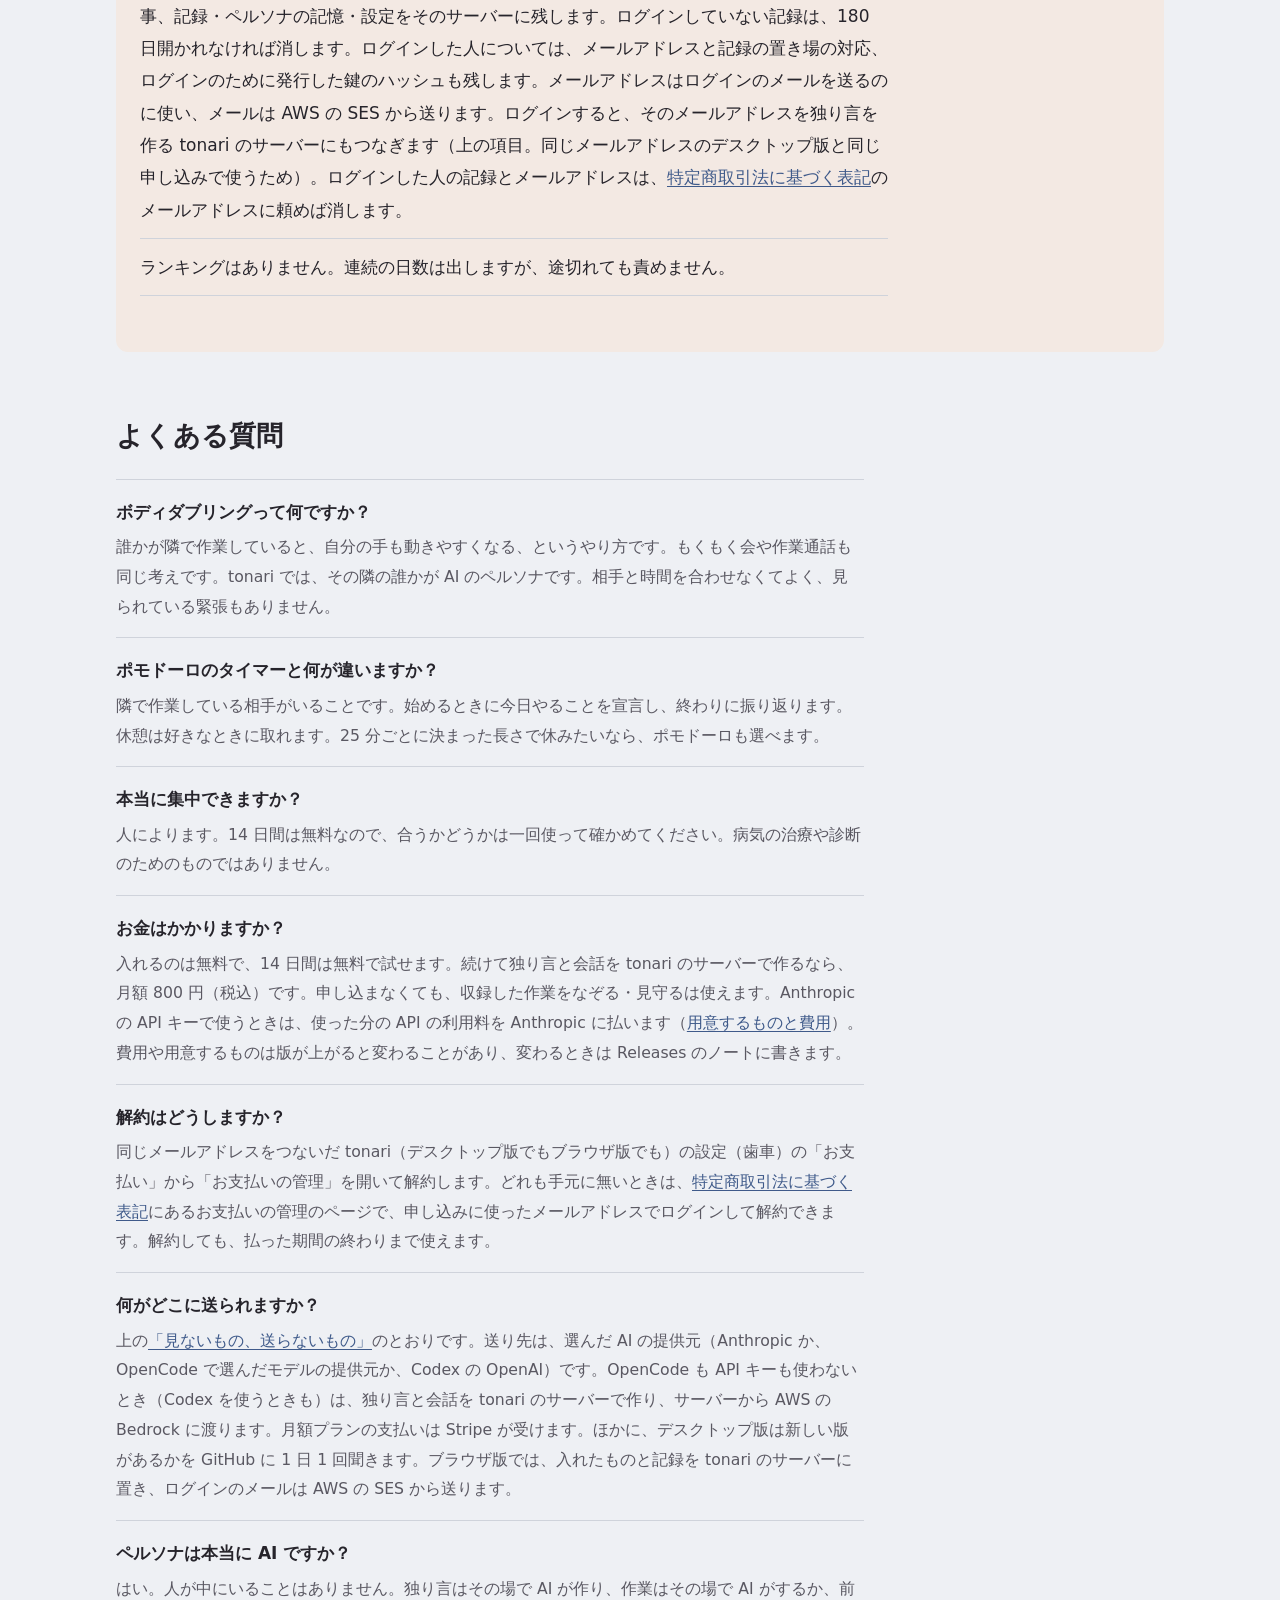
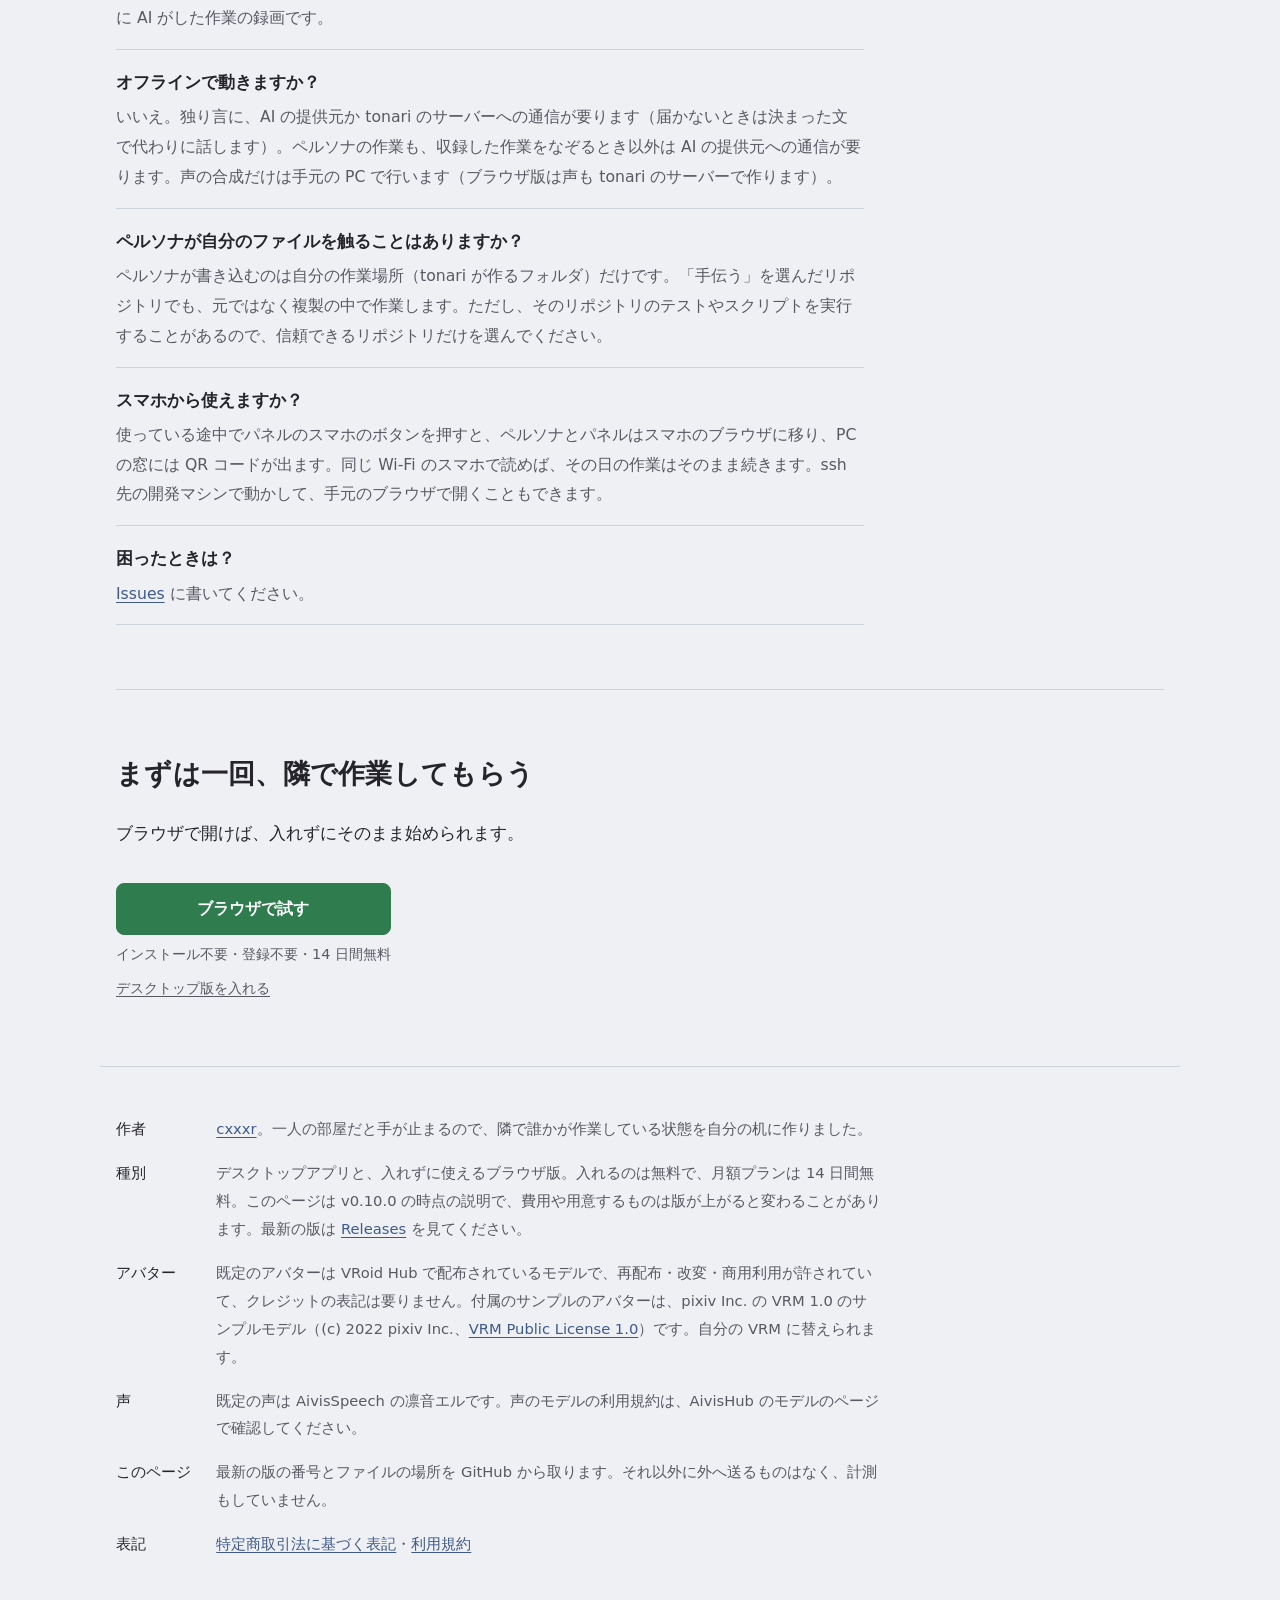
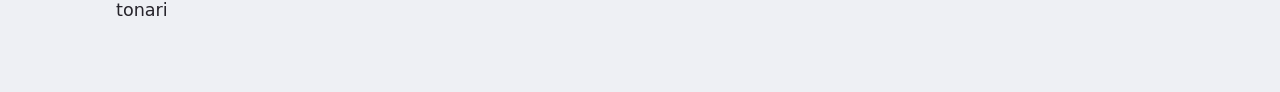
==== commit 05f405f9: "レビューの指摘を直す（メールアドレスを残す時点と Stripe に渡すこと、ブラウザ版のログインのメールアドレス、解約の場所）" ====
--- a/index.html
+++ b/index.html
@@ -211,8 +211,8 @@
     <li>AI に送るのは、あなたが書いた今日の宣言と、休憩中と雑談での返事、あなたの名前と呼び方、そしてペルソナ自身の作業の出来事（読んだファイルの名前や結果の要約）です。あなたの画面とキー入力は送りません。「手伝う」を選んだときは、任せたリポジトリの複製のファイルを AI が読むので、その中身も AI の提供元に送られます。「見守る」では、Claude が書いたコミットの件名とブランチ名を送ります。OpenCode も API キーも使わないとき（Codex を使うときも）は、独り言と会話の材料（今日の宣言、休憩中と雑談での返事、名前と呼び方、ペルソナの作業の出来事）を tonari のサーバーに送ります。サーバーはそれを AI の提供元（AWS の Bedrock）に渡し、独り言と休憩の会話を作ります。</li>
     <li>ペルソナが書き込むのは自分の作業場所だけです。打つコマンドは中身を見て止めていますが、すべては防げません。</li>
     <li>デスクトップ版は、起動したときに 1 日 1 回、新しい版があるかを GitHub に聞きます。あなたを見分けるものは送りません。設定のファイル（<code>user.yaml</code>）で切れます。</li>
-    <li>記録（宣言、集中の度合い、独り言）は、デスクトップ版ではあなたの PC の中にだけ残ります。独り言を作る tonari のサーバーは、送られた本文と IP アドレスを残しません。残すのは、サーバーが発行する無記名のトークン（のハッシュ）、日ごとの回数、送信元を見分けるために IP アドレスから作った値です。月額プランを申し込んだ人については、それに加えて、トークン（のハッシュ）と、つないだメールアドレス、Stripe の申し込みの番号・顧客の番号・状態を結んで残します。メールアドレスは確かめのメールと申し込みにだけ使い、メールは AWS の SES から送ります。支払いに使う名前・カードの情報は Stripe が持ち、tonari のサーバーには残しません。</li>
-    <li>ブラウザ版は、画面を出すところから tonari のサーバーで動くので、あなたが入れた宣言や返事、記録・ペルソナの記憶・設定をそのサーバーに残します。ログインしていない記録は、180 日開かれなければ消します。ログインした人については、メールアドレスと記録の置き場の対応、ログインのために発行した鍵のハッシュも残します。メールアドレスはログインのメールを送るためだけに使い、メールは AWS の SES から送ります。ログインした人の記録とメールアドレスは、<a href="tokushoho.html">特定商取引法に基づく表記</a>のメールアドレスに頼めば消します。</li>
+    <li>記録（宣言、集中の度合い、独り言）は、デスクトップ版ではあなたの PC の中にだけ残ります。独り言を作る tonari のサーバーは、送られた本文と IP アドレスを残しません。残すのは、サーバーが発行する無記名のトークン（のハッシュ）、日ごとの回数、送信元を見分けるために IP アドレスから作った値です。メールアドレスをつないだ人については、それに加えて、トークン（のハッシュ）とそのメールアドレスを結んで残します（申し込む前でも、つないだ時点から）。申し込んだ人については、Stripe の申し込みの番号・顧客の番号・状態も結びます。メールアドレスは確かめのメールと申し込みにだけ使い、メールは AWS の SES から送り、申し込みのときに Stripe へ渡します。支払いに使う名前・メールアドレス・カードの情報は Stripe が持ちます。名前とカードの情報は tonari のサーバーには残しません。</li>
+    <li>ブラウザ版は、画面を出すところから tonari のサーバーで動くので、あなたが入れた宣言や返事、記録・ペルソナの記憶・設定をそのサーバーに残します。ログインしていない記録は、180 日開かれなければ消します。ログインした人については、メールアドレスと記録の置き場の対応、ログインのために発行した鍵のハッシュも残します。メールアドレスはログインのメールを送るのに使い、メールは AWS の SES から送ります。ログインすると、そのメールアドレスを独り言を作る tonari のサーバーにもつなぎます（上の項目。同じメールアドレスのデスクトップ版と同じ申し込みで使うため）。ログインした人の記録とメールアドレスは、<a href="tokushoho.html">特定商取引法に基づく表記</a>のメールアドレスに頼めば消します。</li>
     <li>ランキングはありません。連続の日数は出しますが、途切れても責めません。</li>
   </ul>
 </section>
@@ -238,7 +238,7 @@
     </div>
     <div>
       <dt>解約はどうしますか？</dt>
-      <dd>申し込んだ PC（ブラウザ版ではログインした画面）の tonari の設定（歯車）の「お支払い」から「お支払いの管理」を開いて解約します。PC が手元に無いときは、<a href="tokushoho.html">特定商取引法に基づく表記</a>にあるお支払いの管理のページで、申し込みに使ったメールアドレスでログインして解約できます。解約しても、払った期間の終わりまで使えます。</dd>
+      <dd>同じメールアドレスをつないだ tonari（デスクトップ版でもブラウザ版でも）の設定（歯車）の「お支払い」から「お支払いの管理」を開いて解約します。どれも手元に無いときは、<a href="tokushoho.html">特定商取引法に基づく表記</a>にあるお支払いの管理のページで、申し込みに使ったメールアドレスでログインして解約できます。解約しても、払った期間の終わりまで使えます。</dd>
     </div>
     <div>
       <dt>何がどこに送られますか？</dt>
